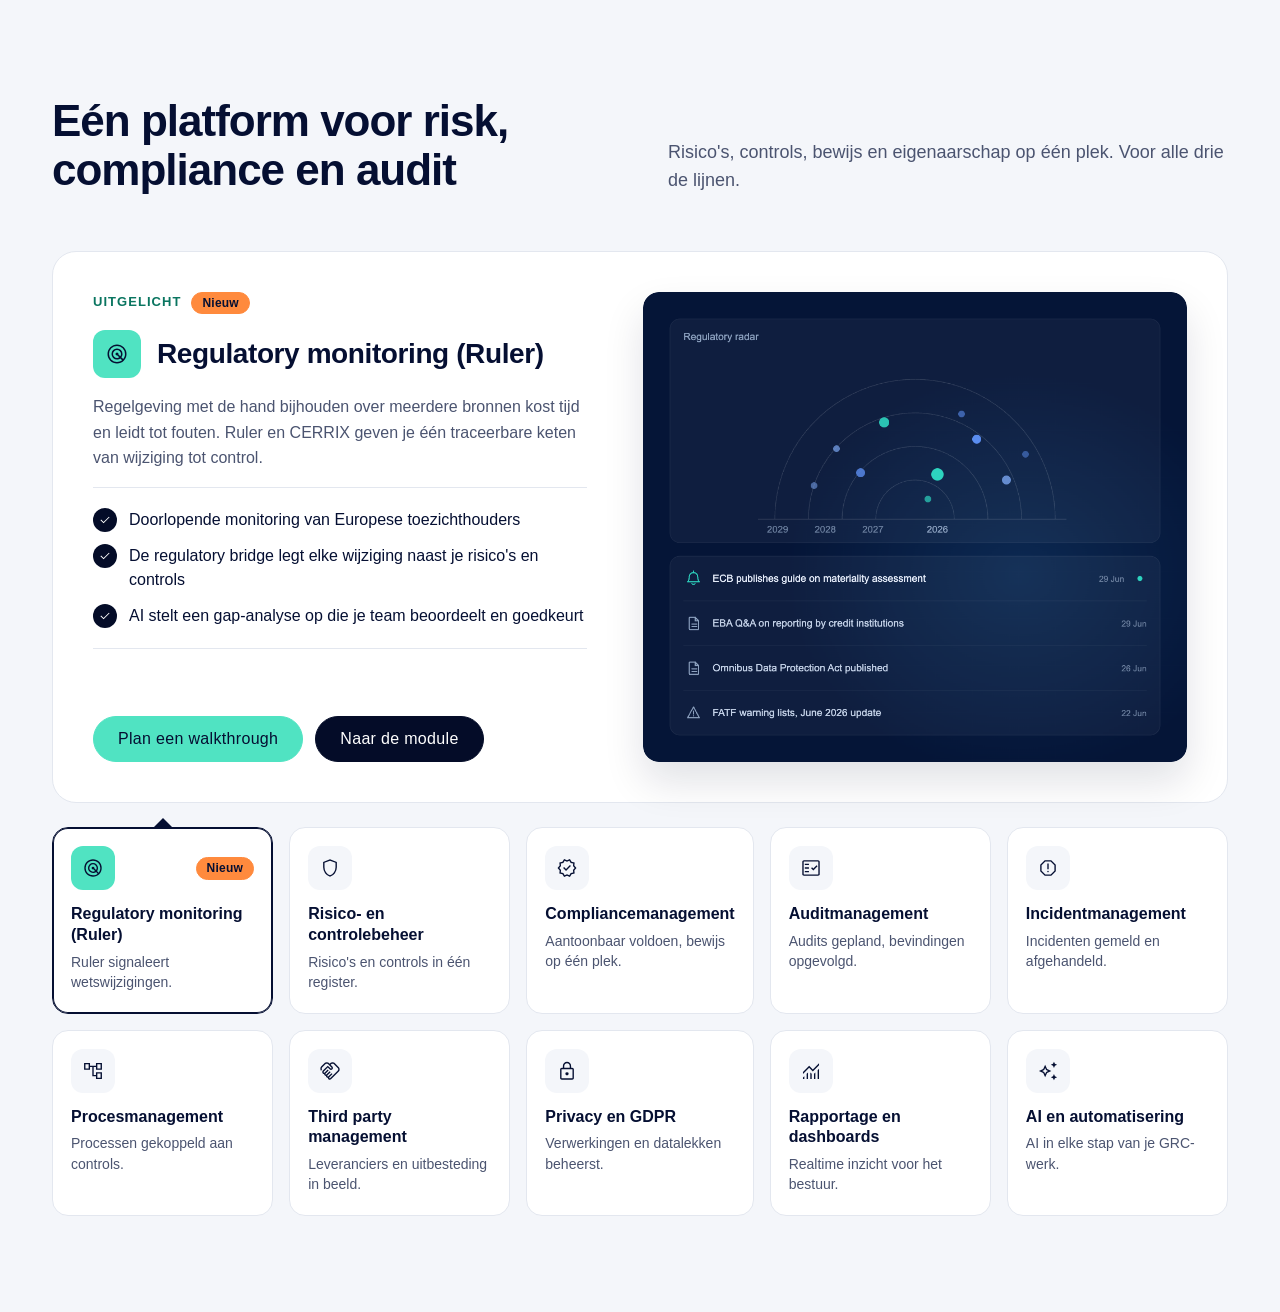
==== experiment-modulegrid.html @ 2931abff "Prototype: bewegende logostrip, grotere 'Human in the loop', experiment modulegrid als tabs - Logost" ====
<!doctype html>
<html lang="nl">
<head>
<meta charset="utf-8">
<meta name="viewport" content="width=device-width, initial-scale=1">
<title>Experiment modulegrid · klikbaar</title>
<link rel="preconnect" href="https://fonts.googleapis.com">
<link rel="preconnect" href="https://fonts.gstatic.com" crossorigin>
<link rel="stylesheet" href="wireframe.css">
<link rel="stylesheet" href="cerrix.css">
<link rel="stylesheet" href="home.css">
<link rel="stylesheet" href="live.css">
<link rel="stylesheet" href="design.css">
<link rel="stylesheet" href="x-modgrid.css">
</head>
<body class="ds"><div class="wf-frame xm-frame" data-frame="Experiment modulegrid · klikbaar">
<section class="hp-sec hp-s4 xm" data-live data-name="Experiment modulegrid · Regulatory monitoring (Ruler)"><div class="wf-container">
  <div class="wf-section-head"><h2 class="wf-h2">Eén platform voor risk, compliance en audit</h2><p class="wf-lead">Risico's, controls, bewijs en eigenaarschap op één plek. Voor alle drie de lijnen.</p></div>
  <div class="hp-mg-feature xm-panel" data-mod="Regulatory monitoring (Ruler)"><div class="hp-mg-copy"><div class="hp-mg-top"><div class="hp-mg-label"><p class="wf-eyebrow">Uitgelicht</p><em class=cx-tag>Nieuw</em></div>
    <div class="px-title"><span class="ds-tile"><svg class="cx-ic" fill="currentColor" data-icon="radar" xmlns="http://www.w3.org/2000/svg" height="24" viewBox="0 -960 960 960" width="24"><path d="M331.86-129.92q-69.37-29.92-120.68-81.21-51.31-51.29-81.25-120.63Q100-401.1 100-479.93q0-78.84 29.92-148.21t81.21-120.68q51.29-51.31 120.63-81.25Q401.1-860 479.93-860q78.84 0 148.21 29.92t120.68 81.21q51.31 51.29 81.25 120.63Q860-558.9 860-480.07q0 78.84-29.92 148.21t-81.21 120.68q-51.29 51.31-120.63 81.25Q558.9-100 480.07-100q-78.84 0-148.21-29.92ZM480-160q58.5 0 110.21-19.42 51.71-19.43 93.48-54.12l-70.84-70.85q-27.47 21-61.48 32.7Q517.36-260 480-260q-91.67 0-155.83-64.14Q260-388.28 260-479.91q0-91.63 64.14-155.86Q388.28-700 479.91-700q91.63 0 155.86 64.17Q700-571.67 700-480q0 37.46-12 71.68-12 34.22-33 61.78l70.85 70.85q34.69-41.77 54.42-93.69Q800-421.31 800-480q0-134-93-227t-227-93q-134 0-227 93t-93 227q0 134 93 227t227 93Zm0-160q24.55 0 47.43-7.23t42.03-20.54L495-422.23q-3.73 1.48-7.46 1.86-3.73.37-7.46.37-24.62 0-42.35-17.73T420-480q0-24.54 17.73-42.27Q455.46-540 480-540q24.54 0 42.27 17.73Q540-504.54 540-480.08q0 4.45-.37 8.53-.38 4.07-1.86 7.78l73.84 73.85q13.31-19.16 20.85-41.87Q640-454.51 640-480q0-66-47-113t-113-47q-66 0-113 47t-47 113q0 66 47 113t113 47Z"/></svg></span><h3>Regulatory monitoring (Ruler)</h3></div><p class="hp-mod-desc">Regelgeving met de hand bijhouden over meerdere bronnen kost tijd en leidt tot fouten. Ruler en CERRIX geven je één traceerbare keten van wijziging tot control.</p><ul class="hp-usps"><li><span class="ds-check"><svg class="cx-ic" fill="currentColor" data-icon="check" xmlns="http://www.w3.org/2000/svg" height="18" viewBox="0 -960 960 960" width="18"><path d="M382-253.85 168.62-467.23 211.38-510 382-339.38 748.62-706l42.76 42.77L382-253.85Z"/></svg></span><span>Doorlopende monitoring van Europese toezichthouders</span></li><li><span class="ds-check"><svg class="cx-ic" fill="currentColor" data-icon="check" xmlns="http://www.w3.org/2000/svg" height="18" viewBox="0 -960 960 960" width="18"><path d="M382-253.85 168.62-467.23 211.38-510 382-339.38 748.62-706l42.76 42.77L382-253.85Z"/></svg></span><span>De regulatory bridge legt elke wijziging naast je risico's en controls</span></li><li><span class="ds-check"><svg class="cx-ic" fill="currentColor" data-icon="check" xmlns="http://www.w3.org/2000/svg" height="18" viewBox="0 -960 960 960" width="18"><path d="M382-253.85 168.62-467.23 211.38-510 382-339.38 748.62-706l42.76 42.77L382-253.85Z"/></svg></span><span>AI stelt een gap-analyse op die je team beoordeelt en goedkeurt</span></li></ul></div>
    <div class="wf-row px-actions"><a class="wf-btn" href="#">Plan een walkthrough</a><a class="wf-btn wf-btn--secondary" href="#">Naar de module</a></div></div>
    <div class="hp-mg-img"><img class="ds-shot" src="assets/prod-ruler.png" alt=""></div></div><div class="hp-mg-feature xm-panel" data-mod="Risico- en controlebeheer" hidden><div class="hp-mg-copy"><div class="hp-mg-top"><div class="hp-mg-label"><p class="wf-eyebrow">Module</p></div>
    <div class="px-title"><span class="ds-tile"><svg class="cx-ic" fill="currentColor" data-icon="shield" xmlns="http://www.w3.org/2000/svg" height="24" viewBox="0 -960 960 960" width="24"><path d="M480-100.77q-129.77-35.39-214.88-152.77Q180-370.92 180-516v-230.15l300-112.31 300 112.31V-516q0 145.08-85.12 262.46Q609.77-136.16 480-100.77Zm0-63.23q104-33 172-132t68-220v-189l-240-89.62L240-705v189q0 121 68 220t172 132Zm0-315.62Z"/></svg></span><h3>Risico- en controlebeheer</h3></div><p class="hp-mod-desc">Breng risico's en controls samen in één register. Zo zie je altijd waar je staat, zonder losse spreadsheets bij te houden.</p><ul class="hp-usps"><li><span class="ds-check"><svg class="cx-ic" fill="currentColor" data-icon="check" xmlns="http://www.w3.org/2000/svg" height="18" viewBox="0 -960 960 960" width="18"><path d="M382-253.85 168.62-467.23 211.38-510 382-339.38 748.62-706l42.76 42.77L382-253.85Z"/></svg></span><span>Eén risicoregister voor alle drie de lijnen</span></li><li><span class="ds-check"><svg class="cx-ic" fill="currentColor" data-icon="check" xmlns="http://www.w3.org/2000/svg" height="18" viewBox="0 -960 960 960" width="18"><path d="M382-253.85 168.62-467.23 211.38-510 382-339.38 748.62-706l42.76 42.77L382-253.85Z"/></svg></span><span>Controls direct gekoppeld aan risico's en bewijs</span></li><li><span class="ds-check"><svg class="cx-ic" fill="currentColor" data-icon="check" xmlns="http://www.w3.org/2000/svg" height="18" viewBox="0 -960 960 960" width="18"><path d="M382-253.85 168.62-467.23 211.38-510 382-339.38 748.62-706l42.76 42.77L382-253.85Z"/></svg></span><span>Actuele risicoscores, klaar voor het bestuur</span></li></ul></div>
    <div class="wf-row px-actions"><a class="wf-btn" href="#">Plan een walkthrough</a><a class="wf-btn wf-btn--secondary" href="#">Naar de module</a></div></div>
    <div class="hp-mg-img"><img class="ds-shot" src="assets/prod-risk.png" alt=""></div></div><div class="hp-mg-feature xm-panel" data-mod="Compliancemanagement" hidden><div class="hp-mg-copy"><div class="hp-mg-top"><div class="hp-mg-label"><p class="wf-eyebrow">Module</p></div>
    <div class="px-title"><span class="ds-tile"><svg class="cx-ic" fill="currentColor" data-icon="verified" xmlns="http://www.w3.org/2000/svg" height="24" viewBox="0 -960 960 960" width="24"><path d="m352.46-85.39-71.38-120.3-135.54-29.7 13.23-139.53L66.93-480l91.84-105.08-13.23-139.53 135.54-29.7 71.38-120.3L480-820.46l127.54-54.15 71.38 120.3 135.54 29.7-13.23 139.53L893.07-480l-91.84 105.08 13.23 139.53-135.54 29.7-71.38 120.3L480-139.54 352.46-85.39ZM378-162l102-43.23L583.23-162 640-258l110-25.23L740-396l74-84-74-85.23L750-678l-110-24-58-96-102 43.23L376.77-798 320-702l-110 24 10 112.77L146-480l74 84-10 114 110 24 58 96Zm102-318Zm-42 128.15L650.15-564 608-607.38l-170 170-86-84.77L309.85-480 438-351.85Z"/></svg></span><h3>Compliancemanagement</h3></div><p class="hp-mod-desc">Wet- en regelgeving vertaald naar normen en controls in één omgeving. Zo laat je op elk moment zien dat je voldoet, met het bewijs erbij.</p><ul class="hp-usps"><li><span class="ds-check"><svg class="cx-ic" fill="currentColor" data-icon="check" xmlns="http://www.w3.org/2000/svg" height="18" viewBox="0 -960 960 960" width="18"><path d="M382-253.85 168.62-467.23 211.38-510 382-339.38 748.62-706l42.76 42.77L382-253.85Z"/></svg></span><span>Normenkaders als DORA, NIS2 en ISO 27001 vooraf ingericht</span></li><li><span class="ds-check"><svg class="cx-ic" fill="currentColor" data-icon="check" xmlns="http://www.w3.org/2000/svg" height="18" viewBox="0 -960 960 960" width="18"><path d="M382-253.85 168.62-467.23 211.38-510 382-339.38 748.62-706l42.76 42.77L382-253.85Z"/></svg></span><span>Bewijs hangt direct aan de control waar het bij hoort</span></li><li><span class="ds-check"><svg class="cx-ic" fill="currentColor" data-icon="check" xmlns="http://www.w3.org/2000/svg" height="18" viewBox="0 -960 960 960" width="18"><path d="M382-253.85 168.62-467.23 211.38-510 382-339.38 748.62-706l42.76 42.77L382-253.85Z"/></svg></span><span>Altijd een actueel beeld van je compliancestatus</span></li></ul></div>
    <div class="wf-row px-actions"><a class="wf-btn" href="#">Plan een walkthrough</a><a class="wf-btn wf-btn--secondary" href="#">Naar de module</a></div></div>
    <div class="hp-mg-img"><img class="ds-shot" src="assets/prod-compliance.png" alt=""></div></div><div class="hp-mg-feature xm-panel" data-mod="Auditmanagement" hidden><div class="hp-mg-copy"><div class="hp-mg-top"><div class="hp-mg-label"><p class="wf-eyebrow">Module</p></div>
    <div class="px-title"><span class="ds-tile"><svg class="cx-ic" fill="currentColor" data-icon="fact_check" xmlns="http://www.w3.org/2000/svg" height="24" viewBox="0 -960 960 960" width="24"><path d="M172.31-140Q142-140 121-161q-21-21-21-51.31v-535.38Q100-778 121-799q21-21 51.31-21h615.38Q818-820 839-799q21 21 21 51.31v535.38Q860-182 839-161q-21 21-51.31 21H172.31Zm0-60h615.38q4.62 0 8.46-3.85 3.85-3.84 3.85-8.46v-535.38q0-4.62-3.85-8.46-3.84-3.85-8.46-3.85H172.31q-4.62 0-8.46 3.85-3.85 3.84-3.85 8.46v535.38q0 4.62 3.85 8.46 3.84 3.85 8.46 3.85ZM210-290h180v-60H210v60Zm372-84.23L765.77-558 723-600.77l-141 142-57-57L483.23-473 582-374.23ZM210-450h180v-60H210v60Zm0-160h180v-60H210v60Zm-50 410v-560 560Z"/></svg></span><h3>Auditmanagement</h3></div><p class="hp-mod-desc">Plan audits, leg bevindingen vast en volg verbeteracties op tot ze zijn afgerond. De tweede en derde lijn werken in dezelfde data.</p><ul class="hp-usps"><li><span class="ds-check"><svg class="cx-ic" fill="currentColor" data-icon="check" xmlns="http://www.w3.org/2000/svg" height="18" viewBox="0 -960 960 960" width="18"><path d="M382-253.85 168.62-467.23 211.38-510 382-339.38 748.62-706l42.76 42.77L382-253.85Z"/></svg></span><span>Auditplanning en werkprogramma's op één plek</span></li><li><span class="ds-check"><svg class="cx-ic" fill="currentColor" data-icon="check" xmlns="http://www.w3.org/2000/svg" height="18" viewBox="0 -960 960 960" width="18"><path d="M382-253.85 168.62-467.23 211.38-510 382-339.38 748.62-706l42.76 42.77L382-253.85Z"/></svg></span><span>Bevindingen gekoppeld aan risico's en controls</span></li><li><span class="ds-check"><svg class="cx-ic" fill="currentColor" data-icon="check" xmlns="http://www.w3.org/2000/svg" height="18" viewBox="0 -960 960 960" width="18"><path d="M382-253.85 168.62-467.23 211.38-510 382-339.38 748.62-706l42.76 42.77L382-253.85Z"/></svg></span><span>Verbeteracties met eigenaar, deadline en status</span></li></ul></div>
    <div class="wf-row px-actions"><a class="wf-btn" href="#">Plan een walkthrough</a><a class="wf-btn wf-btn--secondary" href="#">Naar de module</a></div></div>
    <div class="hp-mg-img"><img class="ds-shot" src="assets/prod-audit.png" alt=""></div></div><div class="hp-mg-feature xm-panel" data-mod="Incidentmanagement" hidden><div class="hp-mg-copy"><div class="hp-mg-top"><div class="hp-mg-label"><p class="wf-eyebrow">Module</p></div>
    <div class="px-title"><span class="ds-tile"><svg class="cx-ic" fill="currentColor" data-icon="report" xmlns="http://www.w3.org/2000/svg" height="24" viewBox="0 -960 960 960" width="24"><path d="M480-291.54q13.73 0 23.02-9.38 9.29-9.39 9.29-22.93 0-13.53-9.29-22.92-9.29-9.38-23.02-9.38t-23.02 9.38q-9.29 9.39-9.29 22.92 0 13.54 9.29 22.93 9.29 9.38 23.02 9.38Zm-30-139.23h60v-241.54h-60v241.54ZM338.46-140 140-338.28v-283.26L338.28-820h283.26L820-621.72v283.26L621.72-140H338.46ZM364-200h232l164-164v-232L596-760H364L200-596v232l164 164Zm116-280Z"/></svg></span><h3>Incidentmanagement</h3></div><p class="hp-mod-desc">Meld, classificeer en handel incidenten af volgens vaste stappen. Ernstige incidenten meld je op tijd aan de toezichthouder.</p><ul class="hp-usps"><li><span class="ds-check"><svg class="cx-ic" fill="currentColor" data-icon="check" xmlns="http://www.w3.org/2000/svg" height="18" viewBox="0 -960 960 960" width="18"><path d="M382-253.85 168.62-467.23 211.38-510 382-339.38 748.62-706l42.76 42.77L382-253.85Z"/></svg></span><span>Meldformulier voor de hele organisatie</span></li><li><span class="ds-check"><svg class="cx-ic" fill="currentColor" data-icon="check" xmlns="http://www.w3.org/2000/svg" height="18" viewBox="0 -960 960 960" width="18"><path d="M382-253.85 168.62-467.23 211.38-510 382-339.38 748.62-706l42.76 42.77L382-253.85Z"/></svg></span><span>Classificatie en termijnen volgens DORA</span></li><li><span class="ds-check"><svg class="cx-ic" fill="currentColor" data-icon="check" xmlns="http://www.w3.org/2000/svg" height="18" viewBox="0 -960 960 960" width="18"><path d="M382-253.85 168.62-467.23 211.38-510 382-339.38 748.62-706l42.76 42.77L382-253.85Z"/></svg></span><span>Oorzaken en acties gekoppeld aan je risico's</span></li></ul></div>
    <div class="wf-row px-actions"><a class="wf-btn" href="#">Plan een walkthrough</a><a class="wf-btn wf-btn--secondary" href="#">Naar de module</a></div></div>
    <div class="hp-mg-img"><img class="ds-shot" src="assets/prod-incident.png" alt=""></div></div><div class="hp-mg-feature xm-panel" data-mod="Procesmanagement" hidden><div class="hp-mg-copy"><div class="hp-mg-top"><div class="hp-mg-label"><p class="wf-eyebrow">Module</p></div>
    <div class="px-title"><span class="ds-tile"><svg class="cx-ic" fill="currentColor" data-icon="account_tree" xmlns="http://www.w3.org/2000/svg" height="24" viewBox="0 -960 960 960" width="24"><path d="M610-130v-120H450v-400H350v120H90v-300h260v120h260v-120h260v300H610v-120H510v340h100v-120h260v300H610ZM150-770v180-180Zm520 400v180-180Zm0-400v180-180Zm0 180h140v-180H670v180Zm0 400h140v-180H670v180ZM150-590h140v-180H150v180Z"/></svg></span><h3>Procesmanagement</h3></div><p class="hp-mod-desc">Breng je processen in kaart en koppel ze aan risico's en controls. Zo zie je per proces waar je kwetsbaar bent en wie verantwoordelijk is.</p><ul class="hp-usps"><li><span class="ds-check"><svg class="cx-ic" fill="currentColor" data-icon="check" xmlns="http://www.w3.org/2000/svg" height="18" viewBox="0 -960 960 960" width="18"><path d="M382-253.85 168.62-467.23 211.38-510 382-339.38 748.62-706l42.76 42.77L382-253.85Z"/></svg></span><span>Processen, eigenaren en stappen op één plek</span></li><li><span class="ds-check"><svg class="cx-ic" fill="currentColor" data-icon="check" xmlns="http://www.w3.org/2000/svg" height="18" viewBox="0 -960 960 960" width="18"><path d="M382-253.85 168.62-467.23 211.38-510 382-339.38 748.62-706l42.76 42.77L382-253.85Z"/></svg></span><span>Risico's en controls per processtap zichtbaar</span></li><li><span class="ds-check"><svg class="cx-ic" fill="currentColor" data-icon="check" xmlns="http://www.w3.org/2000/svg" height="18" viewBox="0 -960 960 960" width="18"><path d="M382-253.85 168.62-467.23 211.38-510 382-339.38 748.62-706l42.76 42.77L382-253.85Z"/></svg></span><span>Wijzigingen in processen direct doorgevoerd in je controls</span></li></ul></div>
    <div class="wf-row px-actions"><a class="wf-btn" href="#">Plan een walkthrough</a><a class="wf-btn wf-btn--secondary" href="#">Naar de module</a></div></div>
    <div class="hp-mg-img"><img class="ds-shot" src="assets/prod-process.png" alt=""></div></div><div class="hp-mg-feature xm-panel" data-mod="Third party management" hidden><div class="hp-mg-copy"><div class="hp-mg-top"><div class="hp-mg-label"><p class="wf-eyebrow">Module</p></div>
    <div class="px-title"><span class="ds-tile"><svg class="cx-ic" fill="currentColor" data-icon="handshake" xmlns="http://www.w3.org/2000/svg" height="24" viewBox="0 -960 960 960" width="24"><path d="M471.54-161.15q5.92 0 12.04-2.77 6.11-2.77 9.65-6.31l319.92-319.92q13.54-13.54 20.39-28.93 6.84-15.38 6.84-32.3 0-17.54-6.84-33.77-6.85-16.24-20.39-29.16l-160-160q-12.92-13.54-28-19.81-15.07-6.26-32.61-6.26-16.92 0-32.5 6.26-15.58 6.27-28.73 19.81l-22.93 22.93 74 74.61q13.46 12.85 19.89 29.31 6.42 16.46 6.42 34.15 0 36.62-24.46 61.08t-61.08 24.46q-17.69 0-34.27-5.85-16.57-5.84-29.42-18.69l-75.77-75.15-173.84 173.84q-4.54 4.54-6.81 10.16-2.27 5.61-2.27 11.54 0 11.07 7.54 18.92 7.54 7.85 18.61 7.85 5.93 0 12.04-2.77 6.12-2.77 9.66-6.31L380-545.61l42.15 42.15-130.77 131.38q-4.53 4.54-6.8 10.16-2.27 5.61-2.27 11.54 0 10.69 7.73 18.42 7.73 7.73 18.42 7.73 5.93 0 12.04-2.77 6.12-2.77 9.65-6.31l136-135.38 42.16 42.15-135.39 136q-4.15 3.54-6.61 9.65-2.46 6.12-2.46 12.04 0 10.7 7.73 18.43t18.42 7.73q5.92 0 11.54-2.27 5.61-2.27 10.15-6.81l136-135.38L589.85-345l-136 136q-4.54 4.54-6.81 10.54-2.27 6-2.27 11.54 0 11.07 8.23 18.42 8.23 7.35 18.54 7.35Zm-.62 59.99q-33.92 0-59.15-23.53-25.23-23.54-26.38-58.62-34-2.31-56.81-24.15-22.81-21.85-24.73-57.39-35.54-2.3-57.46-24.84-21.93-22.54-23.47-56.7-35.69-2.3-58.92-25.88-23.23-23.58-23.23-59.65 0-17.69 6.73-34.66 6.73-16.96 19.58-29.8l216.61-216 117.16 117.15q3.53 4.15 9.26 6.62 5.74 2.46 12.43 2.46 10.92 0 18.84-7.23 7.93-7.23 7.93-18.93 0-6.69-2.46-12.42-2.47-5.73-6.62-9.27L399.92-774.31q-12.92-13.54-28.19-19.81-15.27-6.26-32.81-6.26-16.92 0-32.11 6.26-15.2 6.27-28.73 19.81l-131.39 132q-10.92 10.92-17.88 25.81-6.96 14.88-8.19 30.35-1.24 12.77 1.15 25.27 2.38 12.5 8.38 23.5L86-493.23Q72.46-512.77 65.62-537q-6.85-24.23-5.62-49.15 1.23-27.62 12.46-53.35t31.46-45.96l131-131q22.47-21.85 48.89-32.88 26.42-11.04 55.5-11.04 29.07 0 55.3 11.04 26.24 11.03 48.08 32.88l22.93 22.92 22.92-22.92q22.46-21.85 48.69-32.88 26.23-11.04 55.31-11.04 29.08 0 55.5 11.04 26.42 11.03 48.27 32.88l159 159q21.84 21.85 33.46 49.73 11.61 27.88 11.61 56.96 0 29.08-11.61 55.31-11.62 26.23-33.46 48.07L535.38-128.08q-13.23 13.23-29.8 20.08-16.58 6.84-34.66 6.84Zm-113.61-532.3Z"/></svg></span><h3>Third party management</h3></div><p class="hp-mod-desc">Houd grip op leveranciers en uitbesteding, van selectie tot exit. Het register van informatie vul je bij terwijl je werkt.</p><ul class="hp-usps"><li><span class="ds-check"><svg class="cx-ic" fill="currentColor" data-icon="check" xmlns="http://www.w3.org/2000/svg" height="18" viewBox="0 -960 960 960" width="18"><path d="M382-253.85 168.62-467.23 211.38-510 382-339.38 748.62-706l42.76 42.77L382-253.85Z"/></svg></span><span>Leveranciers beoordelen met vaste vragenlijsten</span></li><li><span class="ds-check"><svg class="cx-ic" fill="currentColor" data-icon="check" xmlns="http://www.w3.org/2000/svg" height="18" viewBox="0 -960 960 960" width="18"><path d="M382-253.85 168.62-467.23 211.38-510 382-339.38 748.62-706l42.76 42.77L382-253.85Z"/></svg></span><span>Register van informatie klaar voor DORA</span></li><li><span class="ds-check"><svg class="cx-ic" fill="currentColor" data-icon="check" xmlns="http://www.w3.org/2000/svg" height="18" viewBox="0 -960 960 960" width="18"><path d="M382-253.85 168.62-467.23 211.38-510 382-339.38 748.62-706l42.76 42.77L382-253.85Z"/></svg></span><span>Contracten, risico's en exitplannen per leverancier</span></li></ul></div>
    <div class="wf-row px-actions"><a class="wf-btn" href="#">Plan een walkthrough</a><a class="wf-btn wf-btn--secondary" href="#">Naar de module</a></div></div>
    <div class="hp-mg-img"><img class="ds-shot" src="assets/prod-thirdparty.png" alt=""></div></div><div class="hp-mg-feature xm-panel" data-mod="Privacy en GDPR" hidden><div class="hp-mg-copy"><div class="hp-mg-top"><div class="hp-mg-label"><p class="wf-eyebrow">Module</p></div>
    <div class="px-title"><span class="ds-tile"><svg class="cx-ic" fill="currentColor" data-icon="lock" xmlns="http://www.w3.org/2000/svg" height="24" viewBox="0 -960 960 960" width="24"><path d="M252.31-100q-29.92 0-51.12-21.19Q180-142.39 180-172.31v-375.38q0-29.92 21.19-51.12Q222.39-620 252.31-620H300v-80q0-74.92 52.54-127.46Q405.08-880 480-880q74.92 0 127.46 52.54Q660-774.92 660-700v80h47.69q29.92 0 51.12 21.19Q780-577.61 780-547.69v375.38q0 29.92-21.19 51.12Q737.61-100 707.69-100H252.31Zm0-60h455.38q5.39 0 8.85-3.46t3.46-8.85v-375.38q0-5.39-3.46-8.85t-8.85-3.46H252.31q-5.39 0-8.85 3.46t-3.46 8.85v375.38q0 5.39 3.46 8.85t8.85 3.46Zm277.27-150.42Q550-330.85 550-360t-20.42-49.58Q509.15-430 480-430t-49.58 20.42Q410-389.15 410-360t20.42 49.58Q450.85-290 480-290t49.58-20.42ZM360-620h240v-80q0-50-35-85t-85-35q-50 0-85 35t-35 85v80ZM240-160v-400 400Z"/></svg></span><h3>Privacy en GDPR</h3></div><p class="hp-mod-desc">Leg verwerkingen vast, beoordeel risico's met een DPIA en handel datalekken af binnen de wettelijke termijn.</p><ul class="hp-usps"><li><span class="ds-check"><svg class="cx-ic" fill="currentColor" data-icon="check" xmlns="http://www.w3.org/2000/svg" height="18" viewBox="0 -960 960 960" width="18"><path d="M382-253.85 168.62-467.23 211.38-510 382-339.38 748.62-706l42.76 42.77L382-253.85Z"/></svg></span><span>Verwerkingsregister dat actueel blijft</span></li><li><span class="ds-check"><svg class="cx-ic" fill="currentColor" data-icon="check" xmlns="http://www.w3.org/2000/svg" height="18" viewBox="0 -960 960 960" width="18"><path d="M382-253.85 168.62-467.23 211.38-510 382-339.38 748.62-706l42.76 42.77L382-253.85Z"/></svg></span><span>DPIA's met vaste stappen en goedkeuring</span></li><li><span class="ds-check"><svg class="cx-ic" fill="currentColor" data-icon="check" xmlns="http://www.w3.org/2000/svg" height="18" viewBox="0 -960 960 960" width="18"><path d="M382-253.85 168.62-467.23 211.38-510 382-339.38 748.62-706l42.76 42.77L382-253.85Z"/></svg></span><span>Datalekken gemeld en gedocumenteerd binnen 72 uur</span></li></ul></div>
    <div class="wf-row px-actions"><a class="wf-btn" href="#">Plan een walkthrough</a><a class="wf-btn wf-btn--secondary" href="#">Naar de module</a></div></div>
    <div class="hp-mg-img"><img class="ds-shot" src="assets/prod-compliance.png" alt=""></div></div><div class="hp-mg-feature xm-panel" data-mod="Rapportage en dashboards" hidden><div class="hp-mg-copy"><div class="hp-mg-top"><div class="hp-mg-label"><p class="wf-eyebrow">Module</p></div>
    <div class="px-title"><span class="ds-tile"><svg class="cx-ic" fill="currentColor" data-icon="monitoring" xmlns="http://www.w3.org/2000/svg" height="24" viewBox="0 -960 960 960" width="24"><path d="M130-130v-65.77l60-60V-130h-60Zm160 0v-225.77l60-60V-130h-60Zm160 0v-285.77l60 61V-130h-60Zm160 0v-224.77l60-60V-130h-60Zm160 0v-385.77l60-60V-130h-60ZM130-351.23v-84.54l270-270 160 160 270-270v84.54l-270 270-160-160-270 270Z"/></svg></span><h3>Rapportage en dashboards</h3></div><p class="hp-mod-desc">Realtime inzicht in risico's, controls en acties, van werkvloer tot bestuur. Rapportages maak je in minuten in plaats van dagen.</p><ul class="hp-usps"><li><span class="ds-check"><svg class="cx-ic" fill="currentColor" data-icon="check" xmlns="http://www.w3.org/2000/svg" height="18" viewBox="0 -960 960 960" width="18"><path d="M382-253.85 168.62-467.23 211.38-510 382-339.38 748.62-706l42.76 42.77L382-253.85Z"/></svg></span><span>Dashboards per rol: bestuur, risk, compliance en audit</span></li><li><span class="ds-check"><svg class="cx-ic" fill="currentColor" data-icon="check" xmlns="http://www.w3.org/2000/svg" height="18" viewBox="0 -960 960 960" width="18"><path d="M382-253.85 168.62-467.23 211.38-510 382-339.38 748.62-706l42.76 42.77L382-253.85Z"/></svg></span><span>Kwartaalrapportage met één klik</span></li><li><span class="ds-check"><svg class="cx-ic" fill="currentColor" data-icon="check" xmlns="http://www.w3.org/2000/svg" height="18" viewBox="0 -960 960 960" width="18"><path d="M382-253.85 168.62-467.23 211.38-510 382-339.38 748.62-706l42.76 42.77L382-253.85Z"/></svg></span><span>Altijd gebaseerd op de actuele data in CERRIX</span></li></ul></div>
    <div class="wf-row px-actions"><a class="wf-btn" href="#">Plan een walkthrough</a><a class="wf-btn wf-btn--secondary" href="#">Naar de module</a></div></div>
    <div class="hp-mg-img"><img class="ds-shot" src="assets/prod-reporting.png" alt=""></div></div><div class="hp-mg-feature xm-panel" data-mod="AI en automatisering" hidden><div class="hp-mg-copy"><div class="hp-mg-top"><div class="hp-mg-label"><p class="wf-eyebrow">Module</p></div>
    <div class="px-title"><span class="ds-tile"><svg class="cx-ic" fill="currentColor" data-icon="auto_awesome" xmlns="http://www.w3.org/2000/svg" height="24" viewBox="0 -960 960 960" width="24"><path d="M740-616.16 697.69-710l-93.84-42.31 93.84-42.3L740-888.46l42.31 93.85 93.84 42.3L782.31-710 740-616.16Zm0 544.62-42.31-93.85-93.84-42.3L697.69-250 740-343.84 782.31-250l93.84 42.31-93.84 42.3L740-71.54ZM355.38-208.47l-84.61-186.92L83.85-480l186.92-84.61 84.61-186.92L440-564.61 626.92-480 440-395.39l-84.62 186.92Zm0-145.53 40-86 86-40-86-40-40-86-40 86-86 40 86 40 40 86Zm0-126Z"/></svg></span><h3>AI en automatisering</h3></div><p class="hp-mod-desc">AI helpt bij het werk dat nu het meeste tijd kost: zoeken, samenvatten en terugkerende taken. Jij houdt de regie en keurt goed.</p><ul class="hp-usps"><li><span class="ds-check"><svg class="cx-ic" fill="currentColor" data-icon="check" xmlns="http://www.w3.org/2000/svg" height="18" viewBox="0 -960 960 960" width="18"><path d="M382-253.85 168.62-467.23 211.38-510 382-339.38 748.62-706l42.76 42.77L382-253.85Z"/></svg></span><span>Stel je risicodata een vraag in gewone taal</span></li><li><span class="ds-check"><svg class="cx-ic" fill="currentColor" data-icon="check" xmlns="http://www.w3.org/2000/svg" height="18" viewBox="0 -960 960 960" width="18"><path d="M382-253.85 168.62-467.23 211.38-510 382-339.38 748.62-706l42.76 42.77L382-253.85Z"/></svg></span><span>Samenvattingen voor bestuur en toezichthouder</span></li><li><span class="ds-check"><svg class="cx-ic" fill="currentColor" data-icon="check" xmlns="http://www.w3.org/2000/svg" height="18" viewBox="0 -960 960 960" width="18"><path d="M382-253.85 168.62-467.23 211.38-510 382-339.38 748.62-706l42.76 42.77L382-253.85Z"/></svg></span><span>Terugkerende controles en herinneringen automatisch</span></li></ul></div>
    <div class="wf-row px-actions"><a class="wf-btn" href="#">Plan een walkthrough</a><a class="wf-btn wf-btn--secondary" href="#">Naar de module</a></div></div>
    <div class="hp-mg-img"><img class="ds-shot" src="assets/prod-reporting.png" alt=""></div></div>
  <div class="xm-grid" role="tablist"><button type="button" class="xm-card is-selected" data-mod="Regulatory monitoring (Ruler)" role="tab" aria-selected="true"><svg class="xm-caret" width="20" height="10" viewBox="0 0 20 10" aria-hidden="true"><path d="M0 10 10 0l10 10z"/></svg><span class="xm-card-top"><span class="ds-tile"><svg class="cx-ic" fill="currentColor" data-icon="radar" xmlns="http://www.w3.org/2000/svg" height="22" viewBox="0 -960 960 960" width="22"><path d="M331.86-129.92q-69.37-29.92-120.68-81.21-51.31-51.29-81.25-120.63Q100-401.1 100-479.93q0-78.84 29.92-148.21t81.21-120.68q51.29-51.31 120.63-81.25Q401.1-860 479.93-860q78.84 0 148.21 29.92t120.68 81.21q51.31 51.29 81.25 120.63Q860-558.9 860-480.07q0 78.84-29.92 148.21t-81.21 120.68q-51.29 51.31-120.63 81.25Q558.9-100 480.07-100q-78.84 0-148.21-29.92ZM480-160q58.5 0 110.21-19.42 51.71-19.43 93.48-54.12l-70.84-70.85q-27.47 21-61.48 32.7Q517.36-260 480-260q-91.67 0-155.83-64.14Q260-388.28 260-479.91q0-91.63 64.14-155.86Q388.28-700 479.91-700q91.63 0 155.86 64.17Q700-571.67 700-480q0 37.46-12 71.68-12 34.22-33 61.78l70.85 70.85q34.69-41.77 54.42-93.69Q800-421.31 800-480q0-134-93-227t-227-93q-134 0-227 93t-93 227q0 134 93 227t227 93Zm0-160q24.55 0 47.43-7.23t42.03-20.54L495-422.23q-3.73 1.48-7.46 1.86-3.73.37-7.46.37-24.62 0-42.35-17.73T420-480q0-24.54 17.73-42.27Q455.46-540 480-540q24.54 0 42.27 17.73Q540-504.54 540-480.08q0 4.45-.37 8.53-.38 4.07-1.86 7.78l73.84 73.85q13.31-19.16 20.85-41.87Q640-454.51 640-480q0-66-47-113t-113-47q-66 0-113 47t-47 113q0 66 47 113t113 47Z"/></svg></span><em class="cx-tag">Nieuw</em></span><strong>Regulatory monitoring (Ruler)</strong><span>Ruler signaleert wetswijzigingen.</span></button><button type="button" class="xm-card" data-mod="Risico- en controlebeheer" role="tab" aria-selected="false"><svg class="xm-caret" width="20" height="10" viewBox="0 0 20 10" aria-hidden="true"><path d="M0 10 10 0l10 10z"/></svg><span class="xm-card-top"><span class="ds-tile"><svg class="cx-ic" fill="currentColor" data-icon="shield" xmlns="http://www.w3.org/2000/svg" height="22" viewBox="0 -960 960 960" width="22"><path d="M480-100.77q-129.77-35.39-214.88-152.77Q180-370.92 180-516v-230.15l300-112.31 300 112.31V-516q0 145.08-85.12 262.46Q609.77-136.16 480-100.77Zm0-63.23q104-33 172-132t68-220v-189l-240-89.62L240-705v189q0 121 68 220t172 132Zm0-315.62Z"/></svg></span></span><strong>Risico- en controlebeheer</strong><span>Risico's en controls in één register.</span></button><button type="button" class="xm-card" data-mod="Compliancemanagement" role="tab" aria-selected="false"><svg class="xm-caret" width="20" height="10" viewBox="0 0 20 10" aria-hidden="true"><path d="M0 10 10 0l10 10z"/></svg><span class="xm-card-top"><span class="ds-tile"><svg class="cx-ic" fill="currentColor" data-icon="verified" xmlns="http://www.w3.org/2000/svg" height="22" viewBox="0 -960 960 960" width="22"><path d="m352.46-85.39-71.38-120.3-135.54-29.7 13.23-139.53L66.93-480l91.84-105.08-13.23-139.53 135.54-29.7 71.38-120.3L480-820.46l127.54-54.15 71.38 120.3 135.54 29.7-13.23 139.53L893.07-480l-91.84 105.08 13.23 139.53-135.54 29.7-71.38 120.3L480-139.54 352.46-85.39ZM378-162l102-43.23L583.23-162 640-258l110-25.23L740-396l74-84-74-85.23L750-678l-110-24-58-96-102 43.23L376.77-798 320-702l-110 24 10 112.77L146-480l74 84-10 114 110 24 58 96Zm102-318Zm-42 128.15L650.15-564 608-607.38l-170 170-86-84.77L309.85-480 438-351.85Z"/></svg></span></span><strong>Compliancemanagement</strong><span>Aantoonbaar voldoen, bewijs op één plek.</span></button><button type="button" class="xm-card" data-mod="Auditmanagement" role="tab" aria-selected="false"><svg class="xm-caret" width="20" height="10" viewBox="0 0 20 10" aria-hidden="true"><path d="M0 10 10 0l10 10z"/></svg><span class="xm-card-top"><span class="ds-tile"><svg class="cx-ic" fill="currentColor" data-icon="fact_check" xmlns="http://www.w3.org/2000/svg" height="22" viewBox="0 -960 960 960" width="22"><path d="M172.31-140Q142-140 121-161q-21-21-21-51.31v-535.38Q100-778 121-799q21-21 51.31-21h615.38Q818-820 839-799q21 21 21 51.31v535.38Q860-182 839-161q-21 21-51.31 21H172.31Zm0-60h615.38q4.62 0 8.46-3.85 3.85-3.84 3.85-8.46v-535.38q0-4.62-3.85-8.46-3.84-3.85-8.46-3.85H172.31q-4.62 0-8.46 3.85-3.85 3.84-3.85 8.46v535.38q0 4.62 3.85 8.46 3.84 3.85 8.46 3.85ZM210-290h180v-60H210v60Zm372-84.23L765.77-558 723-600.77l-141 142-57-57L483.23-473 582-374.23ZM210-450h180v-60H210v60Zm0-160h180v-60H210v60Zm-50 410v-560 560Z"/></svg></span></span><strong>Auditmanagement</strong><span>Audits gepland, bevindingen opgevolgd.</span></button><button type="button" class="xm-card" data-mod="Incidentmanagement" role="tab" aria-selected="false"><svg class="xm-caret" width="20" height="10" viewBox="0 0 20 10" aria-hidden="true"><path d="M0 10 10 0l10 10z"/></svg><span class="xm-card-top"><span class="ds-tile"><svg class="cx-ic" fill="currentColor" data-icon="report" xmlns="http://www.w3.org/2000/svg" height="22" viewBox="0 -960 960 960" width="22"><path d="M480-291.54q13.73 0 23.02-9.38 9.29-9.39 9.29-22.93 0-13.53-9.29-22.92-9.29-9.38-23.02-9.38t-23.02 9.38q-9.29 9.39-9.29 22.92 0 13.54 9.29 22.93 9.29 9.38 23.02 9.38Zm-30-139.23h60v-241.54h-60v241.54ZM338.46-140 140-338.28v-283.26L338.28-820h283.26L820-621.72v283.26L621.72-140H338.46ZM364-200h232l164-164v-232L596-760H364L200-596v232l164 164Zm116-280Z"/></svg></span></span><strong>Incidentmanagement</strong><span>Incidenten gemeld en afgehandeld.</span></button><button type="button" class="xm-card" data-mod="Procesmanagement" role="tab" aria-selected="false"><svg class="xm-caret" width="20" height="10" viewBox="0 0 20 10" aria-hidden="true"><path d="M0 10 10 0l10 10z"/></svg><span class="xm-card-top"><span class="ds-tile"><svg class="cx-ic" fill="currentColor" data-icon="account_tree" xmlns="http://www.w3.org/2000/svg" height="22" viewBox="0 -960 960 960" width="22"><path d="M610-130v-120H450v-400H350v120H90v-300h260v120h260v-120h260v300H610v-120H510v340h100v-120h260v300H610ZM150-770v180-180Zm520 400v180-180Zm0-400v180-180Zm0 180h140v-180H670v180Zm0 400h140v-180H670v180ZM150-590h140v-180H150v180Z"/></svg></span></span><strong>Procesmanagement</strong><span>Processen gekoppeld aan controls.</span></button><button type="button" class="xm-card" data-mod="Third party management" role="tab" aria-selected="false"><svg class="xm-caret" width="20" height="10" viewBox="0 0 20 10" aria-hidden="true"><path d="M0 10 10 0l10 10z"/></svg><span class="xm-card-top"><span class="ds-tile"><svg class="cx-ic" fill="currentColor" data-icon="handshake" xmlns="http://www.w3.org/2000/svg" height="22" viewBox="0 -960 960 960" width="22"><path d="M471.54-161.15q5.92 0 12.04-2.77 6.11-2.77 9.65-6.31l319.92-319.92q13.54-13.54 20.39-28.93 6.84-15.38 6.84-32.3 0-17.54-6.84-33.77-6.85-16.24-20.39-29.16l-160-160q-12.92-13.54-28-19.81-15.07-6.26-32.61-6.26-16.92 0-32.5 6.26-15.58 6.27-28.73 19.81l-22.93 22.93 74 74.61q13.46 12.85 19.89 29.31 6.42 16.46 6.42 34.15 0 36.62-24.46 61.08t-61.08 24.46q-17.69 0-34.27-5.85-16.57-5.84-29.42-18.69l-75.77-75.15-173.84 173.84q-4.54 4.54-6.81 10.16-2.27 5.61-2.27 11.54 0 11.07 7.54 18.92 7.54 7.85 18.61 7.85 5.93 0 12.04-2.77 6.12-2.77 9.66-6.31L380-545.61l42.15 42.15-130.77 131.38q-4.53 4.54-6.8 10.16-2.27 5.61-2.27 11.54 0 10.69 7.73 18.42 7.73 7.73 18.42 7.73 5.93 0 12.04-2.77 6.12-2.77 9.65-6.31l136-135.38 42.16 42.15-135.39 136q-4.15 3.54-6.61 9.65-2.46 6.12-2.46 12.04 0 10.7 7.73 18.43t18.42 7.73q5.92 0 11.54-2.27 5.61-2.27 10.15-6.81l136-135.38L589.85-345l-136 136q-4.54 4.54-6.81 10.54-2.27 6-2.27 11.54 0 11.07 8.23 18.42 8.23 7.35 18.54 7.35Zm-.62 59.99q-33.92 0-59.15-23.53-25.23-23.54-26.38-58.62-34-2.31-56.81-24.15-22.81-21.85-24.73-57.39-35.54-2.3-57.46-24.84-21.93-22.54-23.47-56.7-35.69-2.3-58.92-25.88-23.23-23.58-23.23-59.65 0-17.69 6.73-34.66 6.73-16.96 19.58-29.8l216.61-216 117.16 117.15q3.53 4.15 9.26 6.62 5.74 2.46 12.43 2.46 10.92 0 18.84-7.23 7.93-7.23 7.93-18.93 0-6.69-2.46-12.42-2.47-5.73-6.62-9.27L399.92-774.31q-12.92-13.54-28.19-19.81-15.27-6.26-32.81-6.26-16.92 0-32.11 6.26-15.2 6.27-28.73 19.81l-131.39 132q-10.92 10.92-17.88 25.81-6.96 14.88-8.19 30.35-1.24 12.77 1.15 25.27 2.38 12.5 8.38 23.5L86-493.23Q72.46-512.77 65.62-537q-6.85-24.23-5.62-49.15 1.23-27.62 12.46-53.35t31.46-45.96l131-131q22.47-21.85 48.89-32.88 26.42-11.04 55.5-11.04 29.07 0 55.3 11.04 26.24 11.03 48.08 32.88l22.93 22.92 22.92-22.92q22.46-21.85 48.69-32.88 26.23-11.04 55.31-11.04 29.08 0 55.5 11.04 26.42 11.03 48.27 32.88l159 159q21.84 21.85 33.46 49.73 11.61 27.88 11.61 56.96 0 29.08-11.61 55.31-11.62 26.23-33.46 48.07L535.38-128.08q-13.23 13.23-29.8 20.08-16.58 6.84-34.66 6.84Zm-113.61-532.3Z"/></svg></span></span><strong>Third party management</strong><span>Leveranciers en uitbesteding in beeld.</span></button><button type="button" class="xm-card" data-mod="Privacy en GDPR" role="tab" aria-selected="false"><svg class="xm-caret" width="20" height="10" viewBox="0 0 20 10" aria-hidden="true"><path d="M0 10 10 0l10 10z"/></svg><span class="xm-card-top"><span class="ds-tile"><svg class="cx-ic" fill="currentColor" data-icon="lock" xmlns="http://www.w3.org/2000/svg" height="22" viewBox="0 -960 960 960" width="22"><path d="M252.31-100q-29.92 0-51.12-21.19Q180-142.39 180-172.31v-375.38q0-29.92 21.19-51.12Q222.39-620 252.31-620H300v-80q0-74.92 52.54-127.46Q405.08-880 480-880q74.92 0 127.46 52.54Q660-774.92 660-700v80h47.69q29.92 0 51.12 21.19Q780-577.61 780-547.69v375.38q0 29.92-21.19 51.12Q737.61-100 707.69-100H252.31Zm0-60h455.38q5.39 0 8.85-3.46t3.46-8.85v-375.38q0-5.39-3.46-8.85t-8.85-3.46H252.31q-5.39 0-8.85 3.46t-3.46 8.85v375.38q0 5.39 3.46 8.85t8.85 3.46Zm277.27-150.42Q550-330.85 550-360t-20.42-49.58Q509.15-430 480-430t-49.58 20.42Q410-389.15 410-360t20.42 49.58Q450.85-290 480-290t49.58-20.42ZM360-620h240v-80q0-50-35-85t-85-35q-50 0-85 35t-35 85v80ZM240-160v-400 400Z"/></svg></span></span><strong>Privacy en GDPR</strong><span>Verwerkingen en datalekken beheerst.</span></button><button type="button" class="xm-card" data-mod="Rapportage en dashboards" role="tab" aria-selected="false"><svg class="xm-caret" width="20" height="10" viewBox="0 0 20 10" aria-hidden="true"><path d="M0 10 10 0l10 10z"/></svg><span class="xm-card-top"><span class="ds-tile"><svg class="cx-ic" fill="currentColor" data-icon="monitoring" xmlns="http://www.w3.org/2000/svg" height="22" viewBox="0 -960 960 960" width="22"><path d="M130-130v-65.77l60-60V-130h-60Zm160 0v-225.77l60-60V-130h-60Zm160 0v-285.77l60 61V-130h-60Zm160 0v-224.77l60-60V-130h-60Zm160 0v-385.77l60-60V-130h-60ZM130-351.23v-84.54l270-270 160 160 270-270v84.54l-270 270-160-160-270 270Z"/></svg></span></span><strong>Rapportage en dashboards</strong><span>Realtime inzicht voor het bestuur.</span></button><button type="button" class="xm-card" data-mod="AI en automatisering" role="tab" aria-selected="false"><svg class="xm-caret" width="20" height="10" viewBox="0 0 20 10" aria-hidden="true"><path d="M0 10 10 0l10 10z"/></svg><span class="xm-card-top"><span class="ds-tile"><svg class="cx-ic" fill="currentColor" data-icon="auto_awesome" xmlns="http://www.w3.org/2000/svg" height="22" viewBox="0 -960 960 960" width="22"><path d="M740-616.16 697.69-710l-93.84-42.31 93.84-42.3L740-888.46l42.31 93.85 93.84 42.3L782.31-710 740-616.16Zm0 544.62-42.31-93.85-93.84-42.3L697.69-250 740-343.84 782.31-250l93.84 42.31-93.84 42.3L740-71.54ZM355.38-208.47l-84.61-186.92L83.85-480l186.92-84.61 84.61-186.92L440-564.61 626.92-480 440-395.39l-84.62 186.92Zm0-145.53 40-86 86-40-86-40-40-86-40 86-86 40 86 40 40 86Zm0-126Z"/></svg></span></span><strong>AI en automatisering</strong><span>AI in elke stap van je GRC-werk.</span></button></div>
</div></section>
</div><script>
document.querySelectorAll('.xm[data-live]').forEach(s => {
  const cards = [...s.querySelectorAll('.xm-card')], panels = [...s.querySelectorAll('.xm-panel')];
  cards.forEach(c => c.addEventListener('click', () => {
    cards.forEach(k => { k.classList.toggle('is-selected', k === c); k.setAttribute('aria-selected', k === c); });
    panels.forEach(p => { p.hidden = p.dataset.mod !== c.dataset.mod; });
  }));
});
</script>
</body></html>
---- wireframe.css ----
/* Cut the Code wireframe kit
   Stijl afgeleid van UTS Bags — Wireframes 2 (Figma VN0gx9ITJqX84iD94qOVSg, node 16154:129).
   Alleen basispatronen; klantspecifieke vondsten horen hier niet in.
   Iconen: Material Symbols Outlined (Google Fonts), zie .wf-icon.
   Eén bron voor HTML, Claude-artifacts en (via capture) Figma.
   Desktop-ontwerp op 1440 breed; zakt netjes in tot telefoonbreedte. */

:root {
  color-scheme: light;

  /* Kleur: warme grijswaarden, geen merkkleuren */
  --wf-page:        #faf9f8; /* paginagrond, inputvelden */
  --wf-card:        #ffffff; /* kaarten die van de grond loskomen */
  --wf-surface:     #f2f0ee; /* panelen, topbalk, beeldvlakken */
  --wf-surface-2:   #e7e4e1; /* avatars, diepere vlakken */
  --wf-line:        #d6d3d1; /* randen, scheidingslijnen */
  --wf-line-strong: #a8a29e; /* secundaire knoppen, actieve randen */
  --wf-muted:       #8a827c; /* labels, meta, placeholdertekst */
  --wf-text-2:      #57534e; /* lead en bodytekst op tweede niveau */
  --wf-ink:         #1c1917; /* koppen, body, primaire knop */
  --wf-on-ink:      #faf9f8;

  /* Functionele uitzondering: ALLEEN voor validatie en systeemmeldingen, nooit decoratief */
  --wf-error:       #b42318;
  --wf-success:     #2f6b3f;

  /* Type: DM Sans, één familie */
  --wf-font: "DM Sans", ui-sans-serif, system-ui, sans-serif;
  --wf-icons: "Material Symbols Outlined";

  /* Maat */
  --wf-frame: 1440px;
  --wf-container: 1240px;
  --wf-gutter: 32px;
  --wf-section: 96px;
  --wf-radius: 3px;
  --wf-radius-pill: 999px;
}

*, *::before, *::after { box-sizing: border-box; }
html, body { margin: 0; }
body {
  background: var(--wf-page);
  color: var(--wf-ink);
  font-family: var(--wf-font);
  font-size: 14px;
  line-height: 1.6;
  font-optical-sizing: auto;
  -webkit-font-smoothing: antialiased;
}
img { display: block; max-width: 100%; }
a { color: inherit; }
p { margin: 0; }
h1, h2, h3, h4 { margin: 0; font-weight: 600; }

/* ---------- Iconen (Material Symbols Outlined) ----------
   <span class="wf-icon">search</span> — de naam van het icoon is de tekst.
   Namen: https://fonts.google.com/icons */
.wf-icon, .wf-icon-before::before, .wf-icon-after::after {
  font-family: var(--wf-icons);
  font-weight: 300; font-style: normal; font-size: 20px; line-height: 1;
  letter-spacing: normal; text-transform: none; white-space: nowrap; direction: ltr;
  display: inline-block; vertical-align: middle;
  font-feature-settings: "liga"; -webkit-font-feature-settings: "liga";
  font-variation-settings: "FILL" 0, "wght" 300, "GRAD" 0, "opsz" 20;
  -webkit-font-smoothing: antialiased;
}
.wf-icon--sm { font-size: 16px; }
.wf-icon--lg { font-size: 28px; }
.wf-icon--fill { font-variation-settings: "FILL" 1, "wght" 300, "GRAD" 0, "opsz" 20; }

/* ---------- Type ---------- */
.wf-h1, .wf-h2, .wf-h3, .wf-h4 { font-weight: 600; }
.wf-h1   { font-size: 46px; line-height: 1.15; letter-spacing: -0.01em; }
.wf-h2   { font-size: 28px; line-height: 1.15; letter-spacing: -0.01em; }
.wf-h3   { font-size: 22px; line-height: 1.15; letter-spacing: -0.01em; }
.wf-h4   { font-size: 17px; line-height: 1.15; letter-spacing: -0.01em; }
.wf-lead { font-size: 17px; line-height: 1.55; color: var(--wf-text-2); }
.wf-body { font-size: 14px; line-height: 1.6; }
.wf-small{ font-size: 13px; line-height: 1.6; color: var(--wf-muted); letter-spacing: 0.02em; }
.wf-caption { font-size: 12px; line-height: 1.6; color: var(--wf-text-2); }
.wf-eyebrow {
  font-size: 11px; line-height: 1.6; font-weight: 500;
  text-transform: uppercase; letter-spacing: 0.14em; color: var(--wf-muted);
}
.wf-link { font-size: 13px; color: var(--wf-text-2); text-decoration: underline; text-underline-offset: 3px; }
.wf-arrow-link { display: inline-flex; align-items: center; gap: 4px; font-size: 13px; font-weight: 500; text-decoration: none; }
.wf-arrow-link::after { content: "arrow_forward"; font-family: var(--wf-icons); font-size: 16px; font-weight: 300; font-feature-settings: "liga"; line-height: 1; }
.wf-breadcrumb { display: flex; flex-wrap: wrap; gap: 6px; font-size: 12px; color: var(--wf-muted); }
.wf-breadcrumb a { text-decoration: none; }
.wf-breadcrumb > * + *::before { content: "/"; margin-right: 6px; }

/* ---------- Layout ---------- */
.wf-frame   { max-width: var(--wf-frame); margin: 0 auto; background: var(--wf-page); }
.wf-container { max-width: var(--wf-container); margin: 0 auto; padding: 0 var(--wf-gutter); }
.wf-section { padding: var(--wf-section) 0; }
.wf-section--tight { padding: 48px 0; }
.wf-section--surface { background: var(--wf-surface); }
.wf-section-head {
  display: grid; grid-template-columns: 1fr 1fr; gap: 32px;
  align-items: end; margin-bottom: 32px;
}
.wf-section-head--bar { display: flex; justify-content: space-between; align-items: end; gap: 24px; margin-bottom: 24px; }
.wf-split  { display: grid; grid-template-columns: 1fr 1fr; gap: 48px; align-items: center; }
.wf-grid-2 { display: grid; grid-template-columns: repeat(2, 1fr); gap: 32px; }
.wf-grid-3 { display: grid; grid-template-columns: repeat(3, 1fr); gap: 32px; }
.wf-grid-4 { display: grid; grid-template-columns: repeat(4, 1fr); gap: 24px; }
.wf-stack  { display: flex; flex-direction: column; gap: 16px; }
.wf-row    { display: flex; flex-wrap: wrap; align-items: center; gap: 12px; }

/* ---------- Beeldvlak ----------
   Altijd met een label dat zegt WAT er komt: "Foto — teamlid, herkenbaar en benaderbaar". */
.wf-img {
  position: relative; display: grid; place-items: center;
  background: var(--wf-surface); border: 1px solid var(--wf-line);
  min-height: 120px; aspect-ratio: var(--ratio, 4 / 3);
  color: var(--wf-muted); font-size: 13px; letter-spacing: 0.02em; text-align: center;
  padding: 8px;
}
.wf-img--video::before { content: "play_circle"; font-family: var(--wf-icons); font-size: 48px; font-weight: 300; font-feature-settings: "liga"; line-height: 1; color: var(--wf-text-2); display: block; }
.wf-img-tag { /* wit labeltje linksonder op een beeldvlak: "Katoen", "Nieuw" */
  position: absolute; left: 10px; bottom: 10px;
  background: var(--wf-card); color: var(--wf-ink); font-size: 11px; padding: 2px 7px; border-radius: 2px;
}
.wf-logo { /* logoplaatsing in een rij: "Logo — meubelzaak" */
  display: grid; place-items: center; height: 56px; padding: 0 16px;
  border: 1px solid var(--wf-line); color: var(--wf-muted); font-size: 11px; text-align: center;
}
.wf-avatar { width: 40px; height: 40px; border-radius: 50%; background: var(--wf-surface-2); border: 1px solid var(--wf-line-strong); flex: none; }

/* ---------- Knoppen ---------- */
.wf-btn {
  display: inline-flex; align-items: center; justify-content: center; gap: 8px;
  height: 44px; padding: 0 22px; border-radius: var(--wf-radius);
  font: 500 14px/1 var(--wf-font); text-decoration: none; cursor: pointer;
  border: 1px solid var(--wf-ink); background: var(--wf-ink); color: var(--wf-on-ink);
}
.wf-btn--secondary { background: transparent; color: var(--wf-ink); border-color: var(--wf-line-strong); }
.wf-btn--sm { height: 36px; padding: 0 14px; font-size: 13px; }
.wf-btn--block { width: 100%; }
.wf-icon-btn {
  position: relative; display: inline-grid; place-items: center; width: 36px; height: 36px; padding: 0;
  border: 1px solid var(--wf-line); border-radius: var(--wf-radius); background: transparent; color: var(--wf-ink); cursor: pointer;
}
.wf-icon-btn--plain { border-color: transparent; }
.wf-icon-btn:disabled { color: var(--wf-line-strong); cursor: default; }
.wf-badge {
  position: absolute; top: -6px; right: -6px; min-width: 17px; height: 17px; padding: 0 4px;
  border-radius: var(--wf-radius-pill); background: var(--wf-ink); color: var(--wf-on-ink);
  font-size: 10px; font-weight: 600; display: grid; place-items: center;
}

/* ---------- Header ---------- */
.wf-topbar { background: var(--wf-surface); border-bottom: 1px solid var(--wf-line); font-size: 12px; color: var(--wf-text-2); }
.wf-topbar .wf-container { display: flex; justify-content: space-between; align-items: center; min-height: 34px; gap: 24px; }
.wf-topbar ul { display: flex; gap: 40px; list-style: none; margin: 0; padding: 0; }
.wf-topbar li { display: flex; align-items: center; gap: 6px; }
.wf-topbar li::before { content: "check"; font-family: var(--wf-icons); font-size: 16px; font-feature-settings: "liga"; color: var(--wf-ink); line-height: 1; }
.wf-lang { display: flex; gap: 12px; }
.wf-lang [aria-current] { color: var(--wf-ink); font-weight: 600; border-bottom: 1px solid var(--wf-ink); }

.wf-header { background: var(--wf-page); border-bottom: 1px solid var(--wf-line); }
.wf-header .wf-container { display: flex; align-items: center; gap: 28px; min-height: 64px; }
.wf-wordmark { font-weight: 600; font-size: 17px; text-decoration: none; }
.wf-nav { display: flex; gap: 28px; font-size: 14px; }
.wf-nav a { display: inline-flex; align-items: center; gap: 2px; text-decoration: none; }
.wf-nav .has-sub::after { content: "expand_more"; font-family: var(--wf-icons); font-size: 18px; font-weight: 300; font-feature-settings: "liga"; color: var(--wf-text-2); line-height: 1; }
.wf-header-actions { margin-left: auto; display: flex; align-items: center; gap: 12px; font-size: 14px; }
.wf-header-actions .wf-phone { display: inline-flex; align-items: center; gap: 6px; }

.wf-megamenu { background: var(--wf-page); border-bottom: 1px solid var(--wf-line); box-shadow: 0 12px 24px rgb(28 25 23 / 0.08); padding: 40px 0; }
.wf-megamenu .wf-container { display: grid; grid-template-columns: repeat(var(--cols, 4), 1fr); gap: 28px; }
.wf-megamenu ul { list-style: none; margin: 12px 0 0; padding: 0 0 12px; border-bottom: 1px solid var(--wf-line); display: grid; gap: 10px; }
.wf-megamenu a { text-decoration: none; }
.wf-megamenu .wf-all { display: block; margin-top: 12px; font-size: 13px; color: var(--wf-muted); }

/* ---------- Hero ----------
   Basisvarianten. Kies op inhoud; een bijzondere hero is een ontwerpbeslissing, geen wireframe-standaard. */
.wf-hero { padding: 80px 0; }
.wf-hero .wf-split { gap: 64px; }
.wf-hero--surface { background: var(--wf-surface); border-bottom: 1px solid var(--wf-line); }
.wf-hero--surface .wf-img { background: var(--wf-surface-2); }
.wf-hero--center { text-align: center; }
.wf-hero--center .wf-hero-copy { max-width: 780px; margin: 0 auto; align-items: center; }
.wf-hero--center .wf-img { margin-top: 56px; --ratio: 21 / 9; }
.wf-hero--page { padding: 56px 0 48px; }
.wf-hero-copy { display: flex; flex-direction: column; gap: 20px; }
.wf-hero--page .wf-hero-copy { max-width: 780px; }

/* ---------- Panelen en kaarten ---------- */
.wf-panel { background: var(--wf-surface); border: 1px solid var(--wf-line); border-radius: var(--wf-radius); padding: 28px; }
.wf-panel--lg { padding: 48px; }
.wf-card { background: var(--wf-card); border: 1px solid var(--wf-line); border-radius: var(--wf-radius); display: flex; flex-direction: column; text-decoration: none; }
.wf-card .wf-img { border: 0; border-bottom: 1px solid var(--wf-line); }
.wf-card-body { padding: 16px; display: flex; flex-direction: column; gap: 12px; flex: 1; }
.wf-card-foot { margin-top: auto; padding-top: 12px; border-top: 1px solid var(--wf-line); display: flex; justify-content: space-between; align-items: center; }
.wf-person { display: flex; gap: 12px; align-items: center; font-size: 12px; }
.wf-person strong { display: block; font-size: 12px; font-weight: 600; }
.wf-feature { display: flex; flex-direction: column; gap: 10px; }
.wf-feature > .wf-icon { font-size: 28px; color: var(--wf-ink); }

/* Productkaart: beeld zonder kader eromheen, titel + kenmerk eronder */
.wf-product { display: flex; flex-direction: column; gap: 8px; text-decoration: none; }
.wf-product .wf-img { --ratio: 1 / 1; }

/* ---------- Lijsten ---------- */
.wf-checklist { list-style: none; margin: 0; padding: 0; display: grid; gap: 10px; font-size: 13px; }
.wf-checklist li { display: grid; grid-template-columns: 18px 1fr; gap: 8px; align-items: start; }
.wf-checklist li::before {
  content: "check"; font-family: var(--wf-icons); font-feature-settings: "liga"; font-size: 12px; line-height: 1;
  display: grid; place-items: center; width: 16px; height: 16px; margin-top: 2px; border-radius: 50%; background: var(--wf-surface-2);
}
.wf-checklist--solid li::before { background: var(--wf-ink); color: var(--wf-on-ink); }

.wf-specs { display: grid; margin: 0; font-size: 13px; }
.wf-specs > div { display: flex; justify-content: space-between; padding: 8px 0; border-bottom: 1px solid var(--wf-line); }
.wf-specs dt { color: var(--wf-muted); }
.wf-specs dd { margin: 0; font-weight: 500; }

/* Accordion, optioneel genummerd */
.wf-accordion { border-top: 1px solid var(--wf-line); }
.wf-accordion details { border-bottom: 1px solid var(--wf-line); }
.wf-accordion summary {
  list-style: none; cursor: pointer; display: grid; grid-template-columns: 1fr 20px; gap: 12px; align-items: center;
  padding: 12px 0; font-size: 13px;
}
.wf-accordion--numbered summary { grid-template-columns: 32px 1fr 20px; gap: 0; }
.wf-accordion summary::-webkit-details-marker { display: none; }
.wf-accordion summary::after { content: "expand_more"; font-family: var(--wf-icons); font-size: 20px; font-weight: 300; font-feature-settings: "liga"; line-height: 1; color: var(--wf-text-2); }
.wf-accordion details[open] summary::after { content: "expand_less"; }
.wf-accordion .wf-num { color: var(--wf-muted); font-size: 11px; }
.wf-accordion .wf-answer { padding: 0 0 16px; color: var(--wf-text-2); font-size: 13px; }
.wf-accordion--numbered .wf-answer { padding-left: 32px; }

/* Tabs / filterpillen */
.wf-pills { display: flex; flex-wrap: wrap; gap: 8px; }
.wf-pill { height: 32px; padding: 0 14px; border: 1px solid var(--wf-line); border-radius: var(--wf-radius-pill); background: transparent; font: 400 12px/30px var(--wf-font); color: var(--wf-ink); cursor: pointer; }
.wf-pill[aria-selected="true"], .wf-pill.is-active { background: var(--wf-ink); border-color: var(--wf-ink); color: var(--wf-on-ink); }

/* Slider: rij kaarten die rechts doorloopt, met pijlen (geen scrollbalk) */
.wf-slider-nav { display: flex; align-items: center; gap: 8px; }
.wf-slider-nav .wf-link { margin-right: 8px; }
.wf-slider { display: grid; grid-auto-flow: column; grid-auto-columns: var(--item, 270px); gap: 16px; overflow-x: auto; scroll-snap-type: x mandatory; scroll-behavior: smooth; scrollbar-width: none; }
.wf-slider > * { scroll-snap-align: start; }
.wf-slider::-webkit-scrollbar { display: none; }

/* ---------- Formulieren ---------- */
.wf-form { display: grid; gap: 12px; }
.wf-form .wf-row-2 { display: grid; grid-template-columns: 1fr 1fr; gap: 12px; }
.wf-input, .wf-select, .wf-textarea {
  width: 100%; height: 44px; padding: 0 14px; border: 1px solid var(--wf-line); border-radius: var(--wf-radius);
  background: var(--wf-page); font: 400 13px var(--wf-font); color: var(--wf-ink);
}
.wf-input::placeholder, .wf-textarea::placeholder { color: var(--wf-muted); }
.wf-textarea { height: 96px; padding: 12px 14px; resize: vertical; }
.wf-search { position: relative; }
.wf-search .wf-icon { position: absolute; left: 12px; top: 50%; transform: translateY(-50%); color: var(--wf-muted); }
.wf-search .wf-input { padding-left: 40px; }
.wf-check { display: flex; gap: 8px; align-items: center; font-size: 11px; color: var(--wf-text-2); }
.wf-steps { display: grid; grid-template-columns: repeat(var(--steps, 2), 1fr); gap: 8px; margin-bottom: 4px; }
.wf-step { display: flex; align-items: center; gap: 8px; height: 36px; padding: 0 10px; border: 1px solid var(--wf-line); border-radius: var(--wf-radius); font-size: 12px; color: var(--wf-muted); }
.wf-step b { display: grid; place-items: center; width: 18px; height: 18px; border: 1px solid currentColor; border-radius: 50%; font-size: 10px; font-weight: 400; }
.wf-step.is-active { border-color: var(--wf-ink); color: var(--wf-ink); font-weight: 500; }

/* ---------- Footer ---------- */
.wf-usps { border-top: 1px solid var(--wf-line); padding: 32px 0; }
.wf-usps .wf-container { display: grid; grid-template-columns: repeat(4, 1fr); gap: 24px; font-size: 12px; color: var(--wf-text-2); }
.wf-usps strong { display: flex; align-items: center; gap: 6px; color: var(--wf-ink); font-size: 13px; }
.wf-footer { border-top: 1px solid var(--wf-line); padding: 48px 0 24px; font-size: 13px; }
.wf-footer-cols { display: grid; grid-template-columns: 1.4fr 1fr 1fr 1fr; gap: 32px; }
.wf-footer ul { list-style: none; margin: 12px 0 0; padding: 0; display: grid; gap: 6px; }
.wf-footer a { text-decoration: none; }
.wf-legal { display: flex; justify-content: space-between; gap: 24px; margin-top: 48px; padding-top: 16px; border-top: 1px solid var(--wf-line); font-size: 11px; color: var(--wf-muted); }
.wf-legal nav { display: flex; gap: 24px; }

/* ---------- Annotaties (niet-ontwerp) ----------
   Notities voor de klant staan BUITEN het ontwerp: boven een sectie, of als gele sticky. */
.wf-note { max-width: var(--wf-container); margin: 0 auto 8px; padding: 0 var(--wf-gutter); font-size: 11px; color: var(--wf-muted); }
.wf-note b { color: var(--wf-text-2); font-weight: 600; }
.wf-sticky { background: #fef3a3; color: #3f3a1a; padding: 16px; width: 240px; font-size: 13px; line-height: 1.5; box-shadow: 0 2px 6px rgb(0 0 0 / 0.12); }
.wf-overlay { position: relative; }
.wf-overlay::after { content: ""; position: absolute; inset: 0; background: rgb(28 25 23 / 0.45); pointer-events: none; }

/* =====================================================================
   Standaardpagina's: checkout, formulieren, zoeken, FAQ, blog, 404, juridisch
   Zie references/playbooks/ voor het waarom per patroon.
   ===================================================================== */

/* ---------- Velden met label, hulp en validatie ---------- */
.wf-field { display: grid; gap: 6px; }
.wf-label { font-size: 13px; font-weight: 500; color: var(--wf-ink); }
.wf-label .wf-optional { font-weight: 400; color: var(--wf-muted); }
.wf-help { font-size: 12px; color: var(--wf-muted); }
.wf-field.is-error .wf-input, .wf-field.is-error .wf-select { border-color: var(--wf-error); }
.wf-field.is-error .wf-msg { display: flex; align-items: center; gap: 4px; font-size: 12px; color: var(--wf-error); }
.wf-field.is-error .wf-msg::before { content: "error"; font-family: var(--wf-icons); font-size: 16px; font-feature-settings: "liga"; line-height: 1; }
.wf-field.is-valid .wf-input { border-color: var(--wf-line-strong); padding-right: 40px; }
.wf-field.is-valid { position: relative; }
.wf-field.is-valid::after { content: "check"; position: absolute; right: 12px; bottom: 12px; font-family: var(--wf-icons); font-size: 20px; font-feature-settings: "liga"; line-height: 1; color: var(--wf-success); }
.wf-msg { display: none; }
.wf-fieldset { border: 0; margin: 0; padding: 0; display: grid; gap: 12px; }
.wf-fieldset legend { padding: 0; margin-bottom: 4px; }
.wf-form-actions { display: flex; justify-content: space-between; align-items: center; gap: 12px; margin-top: 8px; }
.wf-back { display: inline-flex; align-items: center; gap: 4px; font-size: 13px; color: var(--wf-text-2); text-decoration: none; }
.wf-back::before { content: "arrow_back"; font-family: var(--wf-icons); font-size: 16px; font-feature-settings: "liga"; line-height: 1; }
.wf-alert { display: flex; gap: 10px; align-items: start; padding: 12px 14px; border: 1px solid var(--wf-line); border-left: 3px solid var(--wf-ink); background: var(--wf-card); font-size: 13px; border-radius: var(--wf-radius); }
.wf-alert--error { border-left-color: var(--wf-error); }

/* Keuzekaart (radio/checkbox als kaart): verzendmethode, betaalmethode, keuze in formulierstap 1 */
.wf-choice { display: grid; gap: 8px; }
.wf-choice label {
  display: grid; grid-template-columns: 20px 1fr auto; gap: 12px; align-items: center;
  padding: 14px 16px; border: 1px solid var(--wf-line); border-radius: var(--wf-radius); background: var(--wf-card); cursor: pointer; font-size: 13px;
}
.wf-choice label:has(input:checked), .wf-choice label.is-active { border-color: var(--wf-ink); box-shadow: inset 0 0 0 1px var(--wf-ink); }
.wf-choice input { margin: 0; accent-color: var(--wf-ink); }
.wf-choice strong { display: block; font-weight: 500; }
.wf-choice--tiles { grid-template-columns: repeat(var(--cols, 3), 1fr); }
.wf-choice--tiles label { grid-template-columns: 1fr; justify-items: start; gap: 6px; padding: 18px; }
.wf-choice--tiles input { position: absolute; opacity: 0; }

/* ---------- Checkout ---------- */
.wf-header--minimal .wf-container { min-height: 64px; display: flex; align-items: center; gap: 24px; }
.wf-header--minimal .wf-secure { display: inline-flex; align-items: center; gap: 6px; font-size: 13px; color: var(--wf-text-2); }
.wf-checkout { display: grid; grid-template-columns: 1fr 400px; gap: 48px; align-items: start; padding: 40px 0 96px; }
.wf-checkout-main { display: grid; gap: 32px; min-width: 0; }
.wf-checkout-aside { position: sticky; top: 24px; display: grid; gap: 16px; }

.wf-progress-steps { display: flex; flex-wrap: wrap; align-items: center; gap: 8px; list-style: none; margin: 0; padding: 0; font-size: 13px; color: var(--wf-muted); }
.wf-progress-steps li { display: flex; align-items: center; gap: 8px; }
.wf-progress-steps li + li::before { content: ""; width: 32px; height: 1px; background: var(--wf-line); margin-right: 0; }
.wf-progress-steps b { display: grid; place-items: center; width: 22px; height: 22px; border-radius: 50%; border: 1px solid currentColor; font-size: 11px; font-weight: 500; }
.wf-progress-steps .is-done { color: var(--wf-text-2); }
.wf-progress-steps .is-done b { background: var(--wf-text-2); border-color: var(--wf-text-2); color: var(--wf-on-ink); font-size: 0; }
.wf-progress-steps .is-done b::before { content: "check"; font-family: var(--wf-icons); font-size: 14px; font-feature-settings: "liga"; }
.wf-progress-steps .is-current { color: var(--wf-ink); font-weight: 500; }
.wf-progress-steps .is-current b { background: var(--wf-ink); border-color: var(--wf-ink); color: var(--wf-on-ink); }

.wf-summary { background: var(--wf-surface); border: 1px solid var(--wf-line); border-radius: var(--wf-radius); padding: 24px; display: grid; gap: 16px; font-size: 13px; }
.wf-line-item { display: grid; grid-template-columns: 64px 1fr auto; gap: 12px; align-items: start; }
.wf-line-item .wf-img { min-height: 0; aspect-ratio: 1; padding: 2px; font-size: 10px; }
.wf-line-item .wf-qty-badge { font-size: 12px; color: var(--wf-muted); }
.wf-totals { display: grid; gap: 6px; padding-top: 12px; border-top: 1px solid var(--wf-line); }
.wf-totals > div { display: flex; justify-content: space-between; }
.wf-totals .wf-total { font-size: 17px; font-weight: 600; padding-top: 8px; border-top: 1px solid var(--wf-line); margin-top: 6px; }
.wf-totals .wf-total small { display: block; font-size: 11px; font-weight: 400; color: var(--wf-muted); }

.wf-cart-row { display: grid; grid-template-columns: 112px 1fr auto auto; gap: 20px; align-items: start; padding: 20px 0; border-bottom: 1px solid var(--wf-line); }
.wf-cart-row .wf-img { min-height: 0; aspect-ratio: 1; font-size: 11px; }
.wf-qty { display: inline-grid; grid-template-columns: 32px 40px 32px; height: 36px; border: 1px solid var(--wf-line); border-radius: var(--wf-radius); align-items: center; text-align: center; font-size: 13px; }
.wf-qty button { height: 100%; border: 0; background: transparent; font-family: var(--wf-icons); font-size: 18px; font-feature-settings: "liga"; cursor: pointer; }
.wf-trust { display: grid; gap: 8px; font-size: 12px; color: var(--wf-text-2); }
.wf-trust > div { display: flex; align-items: center; gap: 8px; }
.wf-paylogos { display: flex; flex-wrap: wrap; gap: 6px; }
.wf-paylogos span { display: grid; place-items: center; height: 24px; padding: 0 8px; border: 1px solid var(--wf-line); border-radius: 2px; background: var(--wf-card); font-size: 10px; color: var(--wf-muted); }
.wf-express { display: grid; grid-template-columns: repeat(var(--cols, 3), 1fr); gap: 8px; }
.wf-express span { display: grid; place-items: center; height: 44px; border-radius: var(--wf-radius); background: var(--wf-surface-2); font-size: 12px; color: var(--wf-text-2); }
.wf-divider-text { display: flex; align-items: center; gap: 12px; font-size: 12px; color: var(--wf-muted); }
.wf-divider-text::before, .wf-divider-text::after { content: ""; flex: 1; height: 1px; background: var(--wf-line); }
.wf-review-block { display: grid; grid-template-columns: 1fr auto; gap: 4px 16px; padding: 14px 0; border-bottom: 1px solid var(--wf-line); font-size: 13px; }
.wf-review-block .wf-link { grid-row: 1 / span 2; grid-column: 2; align-self: start; }

/* ---------- Zijbalk-layouts (FAQ, juridisch, zoeken met filters) ---------- */
.wf-with-aside { display: grid; grid-template-columns: 260px 1fr; gap: 64px; align-items: start; }
.wf-with-aside > aside { position: sticky; top: 24px; }
.wf-toc { list-style: none; margin: 0; padding: 0; display: grid; gap: 2px; font-size: 13px; border-left: 1px solid var(--wf-line); }
.wf-toc a { display: block; padding: 6px 0 6px 14px; text-decoration: none; color: var(--wf-text-2); margin-left: -1px; border-left: 1px solid transparent; }
.wf-toc a[aria-current] { color: var(--wf-ink); font-weight: 500; border-left-color: var(--wf-ink); }

/* ---------- Lange tekst: blogartikel, juridisch ---------- */
.wf-prose { max-width: 680px; font-size: 16px; line-height: 1.7; color: var(--wf-ink); }
.wf-prose > * + * { margin-top: 20px; }
.wf-prose h2 { font-size: 24px; line-height: 1.2; letter-spacing: -0.01em; margin-top: 48px; }
.wf-prose h3 { font-size: 18px; line-height: 1.3; margin-top: 32px; }
.wf-prose ul, .wf-prose ol { padding-left: 20px; }
.wf-prose blockquote { margin: 32px 0; padding-left: 20px; border-left: 2px solid var(--wf-ink); font-size: 20px; line-height: 1.45; }
.wf-prose figure { margin: 32px 0; }
.wf-prose figcaption { margin-top: 8px; font-size: 12px; color: var(--wf-muted); }
.wf-prose .wf-inline-cta { margin: 40px 0; }
.wf-meta { display: flex; flex-wrap: wrap; align-items: center; gap: 8px 16px; font-size: 13px; color: var(--wf-muted); }
.wf-meta > span { display: inline-flex; align-items: center; gap: 4px; }
.wf-updated { font-size: 12px; color: var(--wf-muted); }

/* ---------- Tabs (onderstreept) en paginering ---------- */
.wf-tabs { display: flex; gap: 24px; border-bottom: 1px solid var(--wf-line); font-size: 14px; overflow-x: auto; }
.wf-tabs a { padding: 10px 0; text-decoration: none; color: var(--wf-text-2); border-bottom: 2px solid transparent; margin-bottom: -1px; white-space: nowrap; }
.wf-tabs a[aria-current] { color: var(--wf-ink); font-weight: 500; border-bottom-color: var(--wf-ink); }
.wf-tabs .wf-count { color: var(--wf-muted); font-weight: 400; }
.wf-pagination { display: flex; justify-content: center; align-items: center; gap: 6px; margin-top: 48px; font-size: 13px; }
.wf-pagination > a, .wf-pagination > span { display: grid; place-items: center; min-width: 36px; height: 36px; padding: 0 8px; border: 1px solid var(--wf-line); border-radius: var(--wf-radius); text-decoration: none; }
.wf-pagination [aria-current] { background: var(--wf-ink); border-color: var(--wf-ink); color: var(--wf-on-ink); }
.wf-pagination .wf-gap { border: 0; }

/* ---------- Zoeken ---------- */
.wf-search--lg .wf-input { height: 56px; font-size: 16px; padding-left: 48px; padding-right: 120px; }
.wf-search--lg > .wf-icon { left: 16px; font-size: 24px; }
.wf-search--lg .wf-btn { position: absolute; right: 6px; top: 6px; height: 44px; }
.wf-search-panel { background: var(--wf-page); border-bottom: 1px solid var(--wf-line); box-shadow: 0 12px 24px rgb(28 25 23 / 0.08); padding: 32px 0 40px; }
.wf-suggest { display: grid; grid-template-columns: 1fr 1fr 1fr; gap: 40px; margin-top: 24px; }
.wf-suggest ul { list-style: none; margin: 10px 0 0; padding: 0; display: grid; gap: 4px; font-size: 14px; }
.wf-suggest li a { display: flex; align-items: center; gap: 10px; padding: 6px 0; text-decoration: none; }
.wf-suggest li a.is-active { background: var(--wf-surface); margin: 0 -8px; padding: 6px 8px; }
.wf-suggest mark { background: none; color: inherit; font-weight: 600; }
.wf-suggest .wf-img { min-height: 0; width: 44px; aspect-ratio: 1; padding: 0; font-size: 0; flex: none; }
.wf-facets { display: grid; gap: 24px; font-size: 13px; }
.wf-facets fieldset { border: 0; margin: 0; padding: 0 0 20px; border-bottom: 1px solid var(--wf-line); display: grid; gap: 8px; }
.wf-facets legend { font-weight: 600; margin-bottom: 6px; padding: 0; }
.wf-facets label { display: flex; align-items: center; gap: 8px; }
.wf-facets label .wf-count { margin-left: auto; color: var(--wf-muted); }
.wf-chips { display: flex; flex-wrap: wrap; gap: 8px; align-items: center; }
.wf-chip { display: inline-flex; align-items: center; gap: 4px; height: 28px; padding: 0 6px 0 12px; border: 1px solid var(--wf-line-strong); border-radius: var(--wf-radius-pill); font-size: 12px; }
.wf-chip::after { content: "close"; font-family: var(--wf-icons); font-size: 16px; font-feature-settings: "liga"; line-height: 1; }
.wf-result { display: grid; gap: 4px; padding: 20px 0; border-bottom: 1px solid var(--wf-line); }
.wf-result mark { background: var(--wf-surface-2); color: inherit; }
.wf-result .wf-path { font-size: 12px; color: var(--wf-muted); }
.wf-toolbar { display: flex; justify-content: space-between; align-items: center; gap: 16px; margin-bottom: 16px; font-size: 13px; color: var(--wf-text-2); }
.wf-toolbar .wf-select { width: auto; height: 36px; }

/* ---------- Lege staten, 404, bevestiging ---------- */
.wf-empty { max-width: 640px; margin: 0 auto; text-align: center; display: grid; gap: 16px; justify-items: center; padding: 64px 0; }
.wf-empty > .wf-icon { font-size: 40px; color: var(--wf-text-2); }
.wf-empty .wf-search { width: 100%; text-align: left; }
.wf-linklist { list-style: none; margin: 0; padding: 0; display: grid; gap: 0; border-top: 1px solid var(--wf-line); }
.wf-linklist a { display: flex; justify-content: space-between; align-items: center; padding: 14px 0; border-bottom: 1px solid var(--wf-line); text-decoration: none; font-size: 14px; }
.wf-linklist a::after { content: "arrow_forward"; font-family: var(--wf-icons); font-size: 18px; font-feature-settings: "liga"; line-height: 1; color: var(--wf-text-2); }
.wf-confirm-icon { display: grid; place-items: center; width: 56px; height: 56px; border-radius: 50%; background: var(--wf-ink); color: var(--wf-on-ink); }
.wf-timeline { list-style: none; margin: 0; padding: 0; display: grid; gap: 0; counter-reset: s; }
.wf-timeline li { position: relative; padding: 0 0 20px 36px; font-size: 13px; color: var(--wf-text-2); counter-increment: s; }
.wf-timeline li::before { content: counter(s); position: absolute; left: 0; top: 0; display: grid; place-items: center; width: 22px; height: 22px; border-radius: 50%; border: 1px solid var(--wf-line-strong); font-size: 11px; color: var(--wf-ink); background: var(--wf-page); }
.wf-timeline li::after { content: ""; position: absolute; left: 11px; top: 24px; bottom: 2px; width: 1px; background: var(--wf-line); }
.wf-timeline li:last-child::after { display: none; }
.wf-timeline strong { display: block; color: var(--wf-ink); font-weight: 500; }

/* Contactkanalen */
.wf-channel { display: grid; gap: 8px; padding: 24px; border: 1px solid var(--wf-line); border-radius: var(--wf-radius); background: var(--wf-card); text-decoration: none; }
.wf-channel > .wf-icon { font-size: 28px; }
.wf-status { display: inline-flex; align-items: center; gap: 6px; font-size: 12px; color: var(--wf-text-2); }
.wf-status::before { content: ""; width: 8px; height: 8px; border-radius: 50%; background: var(--wf-success); }

/* ---------- Klein scherm ---------- */
@media (max-width: 900px) {
  .wf-split, .wf-section-head, .wf-grid-2, .wf-grid-3, .wf-checkout, .wf-with-aside, .wf-suggest { grid-template-columns: 1fr; }
  .wf-checkout-aside, .wf-with-aside > aside { position: static; }
  .wf-checkout-aside { order: -1; }
  .wf-choice--tiles { grid-template-columns: 1fr 1fr; }
  .wf-cart-row { grid-template-columns: 80px 1fr; }
  .wf-grid-4, .wf-usps .wf-container { grid-template-columns: 1fr 1fr; }
  .wf-footer-cols { grid-template-columns: 1fr 1fr; }
  .wf-megamenu .wf-container { grid-template-columns: 1fr 1fr; }
  .wf-nav, .wf-topbar ul li:nth-child(n+2) { display: none; }
  .wf-hero { padding: 48px 0; }
  .wf-h1 { font-size: 34px; }
  .wf-h2 { font-size: 24px; }
  .wf-section { padding: 64px 0; }
}
@media (max-width: 560px) {
  :root { --wf-gutter: 16px; }
  .wf-grid-4, .wf-usps .wf-container, .wf-footer-cols, .wf-form .wf-row-2 { grid-template-columns: 1fr; }
  .wf-header-actions .wf-hide-sm, .wf-header-actions.wf-hide-sm { display: none; }
  .wf-section-head--bar { flex-direction: column; align-items: start; }
  .wf-legal { flex-direction: column; }
  .wf-express, .wf-choice--tiles { grid-template-columns: 1fr; }
  .wf-progress-steps li + li::before { width: 12px; }
  .wf-cart-row { grid-template-columns: 64px 1fr; gap: 12px; }
  .wf-checkout { padding-top: 24px; }
}
---- cerrix.css ----
/* CERRIX-specifieke aanvullingen op de wireframe-kit. Alleen kit-tokens, geen merkkleuren. */

/* Frame: vaste hoogte voor menustaten */
.cx-frame { position: relative; height: 760px; overflow: hidden; }

/* Actief menu-item */
.cx-header { position: relative; z-index: 2; }
.wf-nav a.is-open { font-weight: 600; box-shadow: inset 0 -2px 0 var(--wf-ink); }
.wf-nav a { padding: 22px 0; }

/* Dropdown onder het menu-item, zoals op cerrix.com: een paneel, geen schermbrede balk */
.cx-dd-wrap { position: relative; height: 0; z-index: 3; }
.cx-dropdown {
  position: absolute; top: 8px; left: 32px;
  background: var(--wf-card); border: 1px solid var(--wf-line); border-radius: var(--wf-radius);
  box-shadow: 0 16px 32px rgb(28 25 23 / 0.10);
}
.cx-panel { display: grid; }
.cx-panel--1 { grid-template-columns: 320px; }
.cx-panel--2 { grid-template-columns: 300px 300px; }
.cx-panel--3 { grid-template-columns: 300px 200px 280px; }
.cx-panel--feat { grid-template-columns: 320px 300px; }
.cx-col { padding: 24px; display: flex; flex-direction: column; gap: 12px; }
.cx-col + .cx-col { border-left: 1px solid var(--wf-line); }
.cx-list { display: grid; gap: 4px; }

.cx-item { display: grid; grid-template-columns: 24px 1fr; gap: 12px; align-items: start; padding: 8px; margin: 0 -8px; border-radius: var(--wf-radius); text-decoration: none; }
.cx-item .wf-icon { margin-top: 1px; color: var(--wf-text-2); }
.cx-item strong { display: block; font-size: 14px; font-weight: 500; line-height: 1.4; }
.cx-item span span, .cx-item strong + span { display: block; font-size: 12px; line-height: 1.5; color: var(--wf-muted); }
.cx-item.is-active { background: var(--wf-surface); }
.cx-item.is-active .wf-icon { color: var(--wf-ink); }
.cx-tag { display: inline-block; margin-left: 6px; padding: 0 6px; border: 1px solid var(--wf-line-strong); border-radius: var(--wf-radius-pill); font-size: 10px; font-weight: 500; vertical-align: 1px; }

.cx-plain { display: block; padding: 5px 0; font-size: 14px; text-decoration: none; }
.cx-all { display: inline-flex; align-items: center; gap: 4px; margin-top: 8px; font-size: 13px; color: var(--wf-text-2); text-decoration: none; }

/* Uitgelicht item rechts in de dropdown, zoals de huidige site */
.cx-featured { padding: 24px; background: var(--wf-surface); border-left: 1px solid var(--wf-line); display: flex; flex-direction: column; gap: 12px; align-items: start; }
.cx-featured .wf-img { width: 100%; min-height: 0; background: var(--wf-surface-2); }
.cx-pill { font-size: 11px; font-weight: 500; padding: 2px 8px; border: 1px solid var(--wf-line-strong); border-radius: var(--wf-radius-pill); }
.cx-feat-title { font-size: 14px; font-weight: 500; line-height: 1.4; }

/* Pagina onder het menu iets terug laten treden */
.cx-under { opacity: 0.45; }

/* Iconen als inline SVG (Figma kent de ligatures van Material Symbols niet) */
.cx-ic { flex: none; display: inline-block; vertical-align: middle; }
.wf-nav .has-sub::after { content: none; }
.wf-nav a .cx-ic { color: var(--wf-text-2); margin-left: 2px; }
.wf-nav a.is-open .cx-ic { color: var(--wf-ink); }
.cx-item .cx-ic { margin-top: 1px; color: var(--wf-text-2); }
.cx-item.is-active .cx-ic { color: var(--wf-ink); }
.cx-link { display: inline-flex; align-items: center; gap: 4px; font-size: 13px; font-weight: 500; text-decoration: none; }
.cx-video { display: grid; justify-items: center; gap: 8px; color: var(--wf-muted); }
.cx-video .cx-ic { color: var(--wf-text-2); }

/* Scanbaarheid: elk item even hoog, één regel omschrijving, scheidingslijn ertussen.
   Rijen lopen zo gelijk over de kolommen heen. */
.cx-list { gap: 0; }
.cx-item { height: 60px; align-items: center; margin: 0 -8px; padding: 0 8px; border-radius: 0; border-bottom: 1px solid var(--wf-line); }
.cx-list > .cx-item:last-child { border-bottom: 0; }
.cx-item .cx-ic { margin-top: 0; }
.cx-item strong, .cx-item strong + span { white-space: nowrap; overflow: hidden; text-overflow: ellipsis; }
.cx-item--plain { grid-template-columns: 1fr; }
.cx-plain { height: 40px; display: flex; align-items: center; padding: 0; border-bottom: 1px solid var(--wf-line); }
.cx-list > .cx-plain:last-child { border-bottom: 0; }
.cx-col--span { grid-column: 1 / -1; border-left: 0 !important; border-top: 1px solid var(--wf-line); background: var(--wf-page); }
.cx-list--row { display: grid; grid-template-columns: 1fr 1fr; column-gap: 40px; }
.cx-list--row > .cx-item { border-bottom: 0; }

/* Uitlegkaart per richting */
.cx-intro { width: 720px; height: 760px; padding: 72px 64px; background: var(--wf-surface); display: flex; flex-direction: column; gap: 20px; }
.cx-intro .wf-h1 { margin-bottom: 4px; }
.cx-intro-menu { font-size: 14px; font-weight: 500; color: var(--wf-text-2); padding: 12px 16px; background: var(--wf-card); border: 1px solid var(--wf-line); border-radius: var(--wf-radius); }
.cx-intro .wf-checklist { font-size: 17px; line-height: 1.5; gap: 14px; margin-top: 8px; }
.cx-intro .wf-checklist li { grid-template-columns: 22px 1fr; gap: 12px; }
.cx-intro .wf-checklist li::before { width: 20px; height: 20px; margin-top: 3px; font-size: 14px; }
.cx-intro-watch { margin-top: auto; padding-top: 20px; border-top: 1px solid var(--wf-line-strong); font-size: 15px; line-height: 1.5; color: var(--wf-text-2); }
.cx-intro-watch strong { display: block; font-size: 11px; font-weight: 500; letter-spacing: .14em; text-transform: uppercase; color: var(--wf-muted); margin-bottom: 6px; }
/* Geen icoonfont in de kaart (komt in Figma als tekst): simpele stip */
.cx-intro .wf-checklist li::before { content: ""; width: 8px; height: 8px; margin-top: 9px; border-radius: 50%; background: var(--wf-ink); }
/* Kleurcode per richting op de uitlegkaart (16 px links) */
.cx-intro { border-left: 16px solid var(--cx-code, var(--wf-ink)); }
.cx-intro[data-frame^="Navigatie A"] { --cx-code: #3b82f6; }
.cx-intro[data-frame^="Navigatie B"] { --cx-code: #f59e0b; }
.cx-intro[data-frame^="Navigatie C"] { --cx-code: #10b981; }
---- home.css ----
/* CERRIX homepage-wireframe. Alleen kit-tokens. */
.hp-sec { padding: 96px 0; }
.hp-center { text-align: center; }
.wf-nav a .cx-ic { color: var(--wf-text-2); margin-left: 2px; }

/* 1 · Hero: tekst links, bestaand sfeerbeeld rechts, video eronder die de hero in steekt */
.hp-s1 { padding: 72px 0 0; background: linear-gradient(var(--wf-surface) 0 72%, var(--wf-page) 72%); }
.hp-hero { display: grid; grid-template-columns: 1.15fr 0.85fr; gap: 64px; align-items: center; }
.hp-hero .wf-h1 { font-size: 56px; }
.hp-team { display: flex; align-items: center; gap: 8px; font-size: 14px; color: var(--wf-text-2); }
.hp-ring { border-radius: 50%; background: var(--wf-surface-2); max-width: 440px; justify-self: end; width: 100%; }
.hp-video { margin-top: 56px; background: var(--wf-surface-2); border-radius: var(--wf-radius); }
.hp-video .cx-video span { text-align: center; line-height: 1.5; }

/* 2 · Logostrip */
.hp-s2 { padding: 64px 0 32px; }
.hp-trust { text-align: center; font-size: 15px; font-weight: 500; margin-bottom: 20px; }
.hp-logos { display: grid; grid-template-columns: repeat(7, 1fr); gap: 12px; }

/* 3 · Voor wie: uitklappende sectorkaarten */
.hp-sectors { display: flex; gap: 16px; height: 400px; }
.hp-sector { flex: 1; display: flex; flex-direction: column; background: var(--wf-card); border: 1px solid var(--wf-line); border-radius: var(--wf-radius); text-decoration: none; overflow: hidden; }
.hp-sector .wf-img { flex: 1; border: 0; border-bottom: 1px solid var(--wf-line); min-height: 0; aspect-ratio: auto; }
.hp-sector.is-open { flex: 1.9; border-color: var(--wf-ink); box-shadow: inset 0 0 0 1px var(--wf-ink); }
.hp-sector.is-open .wf-img { background: var(--wf-surface-2); color: var(--wf-text-2); }
.hp-sector-body { padding: 20px 22px 24px; display: flex; flex-direction: column; gap: 6px; }
.hp-sector-ic { color: var(--wf-text-2); }
.hp-sector-sub { font-size: 14px; color: var(--wf-text-2); }
.hp-sector-pain { margin-top: 6px; font-size: 14px; max-width: 420px; }
.hp-sector .cx-link { margin-top: 8px; font-size: 14px; }
.hp-regs { margin-top: 28px; display: flex; align-items: center; gap: 16px; flex-wrap: wrap; }
.hp-pill-all { display: inline-flex; align-items: center; gap: 4px; }
.wf-pill { display: inline-flex; align-items: center; text-decoration: none; }

/* 4 · Product: verticale lijst die openklapt, visual rechts scrollt mee */
.hp-s4 { background: var(--wf-surface); }
.hp-product { display: grid; grid-template-columns: 440px 1fr; gap: 48px; align-items: start; }
.hp-accs { display: flex; flex-direction: column; gap: 8px; }
.hp-acc { display: block; background: var(--wf-page); border: 1px solid var(--wf-line); border-radius: var(--wf-radius); text-decoration: none; }
.hp-acc-head { display: grid; grid-template-columns: 24px 1fr auto auto; gap: 12px; align-items: center; height: 56px; padding: 0 16px; font-size: 14px; color: var(--wf-text-2); }
.hp-acc-head .cx-ic { color: var(--wf-muted); }
.hp-acc-head .cx-tag { margin: 0; }
.hp-acc.is-open { background: var(--wf-card); border-color: var(--wf-ink); }
.hp-acc.is-open .hp-acc-head { height: 64px; color: var(--wf-ink); font-size: 17px; }
.hp-acc.is-open .hp-acc-head .cx-ic { color: var(--wf-ink); }
.hp-acc-body { padding: 0 16px 24px 52px; display: flex; flex-direction: column; gap: 14px; }
.hp-mod-desc { font-size: 15px; color: var(--wf-text-2); line-height: 1.55; }
.hp-usps { list-style: none; margin: 0; padding: 0; display: grid; gap: 10px; font-size: 14px; }
.hp-usps li { display: grid; grid-template-columns: 18px 1fr; gap: 10px; align-items: start; }
.hp-sticky { position: sticky; top: 24px; }
.hp-sticky .wf-img { background: var(--wf-card); aspect-ratio: auto; height: 640px; line-height: 1.5; border-radius: var(--wf-radius); }

/* 5 · AI: donkere band, één gesprek in het midden, voorbeeldvragen eronder */
.hp-s5 { background: var(--wf-ink); color: var(--wf-on-ink); }
.hp-ai-wrap { text-align: center; display: flex; flex-direction: column; align-items: center; gap: 14px; }
.hp-s5 .wf-eyebrow { color: var(--wf-line-strong); }
.hp-ai-lead { max-width: 560px; font-size: 17px; color: var(--wf-line-strong); }
.hp-stage { width: 880px; margin-top: 28px; padding: 32px; text-align: left; background: #2a2623; border: 1px solid #3d3834; border-radius: 12px; display: flex; flex-direction: column; gap: 16px; }
.hp-msg-q { align-self: flex-end; max-width: 70%; padding: 12px 18px; background: var(--wf-on-ink); color: var(--wf-ink); border-radius: 16px 16px 4px 16px; font-size: 15px; }
.hp-msg-a { align-self: flex-start; width: 85%; padding: 20px 22px; background: #3a3531; border-radius: 16px 16px 16px 4px; display: grid; grid-template-columns: 1fr 160px; gap: 24px; align-items: end; font-size: 15px; }
.hp-rows { margin-top: 12px; display: grid; gap: 6px; font-size: 13px; color: var(--wf-line-strong); }
.hp-rows span { padding: 6px 10px; border: 1px solid #4a443f; border-radius: var(--wf-radius); }
.hp-s5 .hp-bars i { background: #6b645e; }
.hp-s5 .hp-bars i:nth-child(3) { background: var(--wf-on-ink); }
.hp-input { margin-top: 8px; display: flex; justify-content: space-between; align-items: center; padding: 10px 10px 10px 18px; border: 1px solid #4a443f; border-radius: 999px; color: #8a827c; font-size: 14px; }
.hp-input b { display: grid; place-items: center; width: 32px; height: 32px; border-radius: 50%; background: var(--wf-on-ink); color: var(--wf-ink); }
.hp-chips { margin-top: 12px; display: flex; flex-wrap: wrap; justify-content: center; align-items: center; gap: 8px; font-size: 13px; color: var(--wf-line-strong); }
.hp-chip { padding: 8px 14px; border: 1px solid #5a534d; border-radius: 999px; color: var(--wf-on-ink); text-decoration: none; }
.hp-chip.is-active { background: var(--wf-on-ink); color: var(--wf-ink); border-color: var(--wf-on-ink); }
.hp-s5 .hp-ui-label { color: #8a827c; font-size: 12px; margin-top: 4px; }
.hp-bars { display: flex; align-items: end; gap: 8px; height: 90px; }
.hp-bars i { flex: 1; }
.hp-progress { display: block; height: 2px; margin-top: 14px; background: var(--wf-line); }
.hp-progress i { display: block; width: 40%; height: 100%; background: var(--wf-ink); }

/* 6 · Klantverhaal */
.hp-s6 { background: var(--wf-surface); }
.hp-case { margin-top: 32px; display: grid; grid-template-columns: 420px 1fr; gap: 56px; align-items: center; background: var(--wf-card); border: 1px solid var(--wf-line); border-radius: var(--wf-radius); padding: 24px 56px 24px 24px; }
.hp-case .wf-img { background: var(--wf-surface); }
.hp-case-body { display: flex; flex-direction: column; gap: 24px; align-items: start; }
.hp-quote { margin: 0; font-size: 26px; line-height: 1.35; font-weight: 500; letter-spacing: -0.01em; }
.hp-stats { display: flex; gap: 48px; }
.hp-stats strong { display: block; font-size: 36px; font-weight: 600; line-height: 1.1; }
.hp-stats span { font-size: 13px; color: var(--wf-text-2); }
.hp-case-tabs { margin-top: 16px; display: grid; grid-template-columns: repeat(5, 1fr); gap: 12px; }
.hp-case-tabs .wf-logo { position: relative; flex-direction: column; text-decoration: none; background: var(--wf-page); }
.hp-case-tabs .wf-logo.is-active { border-color: var(--wf-ink); color: var(--wf-ink); background: var(--wf-card); }
.hp-case-tabs .hp-progress { position: absolute; left: -1px; right: -1px; bottom: -1px; margin: 0; }

/* 7 · Beveiliging (bestaand) */
.hp-sec-grid { margin-top: 48px; }
.hp-sec-grid .wf-feature { padding: 28px; border: 1px solid var(--wf-line); border-radius: var(--wf-radius); background: var(--wf-card); }
.hp-sec-grid .cx-ic { color: var(--wf-ink); }
.hp-sec-grid p { font-size: 14px; color: var(--wf-text-2); }

/* 8 · Events en kennis */
.hp-s8 { background: var(--wf-surface); }
.hp-know { display: grid; grid-template-columns: 1.35fr 1fr; gap: 40px; }
.hp-event { display: grid; grid-template-columns: 96px 1fr 200px; gap: 24px; padding: 24px; background: var(--wf-card); border: 1px solid var(--wf-ink); border-radius: var(--wf-radius); text-decoration: none; align-items: start; }
.hp-date { display: grid; place-items: center; height: 96px; border: 1px solid var(--wf-line-strong); border-radius: var(--wf-radius); }
.hp-date strong { font-size: 36px; font-weight: 600; line-height: 1; }
.hp-date span { font-size: 12px; text-transform: uppercase; letter-spacing: .14em; color: var(--wf-muted); margin-top: -18px; }
.hp-event-body { display: flex; flex-direction: column; gap: 12px; align-items: start; }
.hp-event-body .cx-pill { background: var(--wf-surface); }
.hp-event-body .wf-small { display: flex; gap: 6px; align-items: center; }
.hp-event .wf-img { min-height: 0; }
.hp-arts { display: flex; flex-direction: column; }
.hp-arts .wf-eyebrow { margin-bottom: 8px; }
.hp-art { display: grid; grid-template-columns: 1fr 16px; gap: 4px 16px; padding: 16px 0; border-top: 1px solid var(--wf-line-strong); text-decoration: none; align-items: center; }
.hp-art .wf-small { grid-column: 1 / -1; }
.hp-art strong { font-size: 15px; font-weight: 500; line-height: 1.4; }

/* 9 · Afsluitende CTA (bestaand) */
.hp-s9 { padding: 0 0 96px; }
.hp-cta { display: flex; justify-content: space-between; align-items: center; gap: 32px; padding: 56px 64px; background: var(--wf-ink); color: var(--wf-on-ink); border-radius: var(--wf-radius); max-width: 1176px; }
.hp-cta p { margin-top: 8px; color: var(--wf-line-strong); }
.hp-btn-light { background: var(--wf-on-ink); color: var(--wf-ink); border-color: var(--wf-on-ink); }

/* AI-varianten B t/m D */
.hp-s5 .hp-chips span { color: var(--wf-line-strong); }
.hp-stage--flat { padding: 24px; }
.hp-stage--flat .hp-msg-a { width: 100%; }
.hp-search { width: 880px; margin-top: 28px; display: flex; justify-content: space-between; align-items: center; padding: 14px 14px 14px 28px; background: #2a2623; border: 1px solid #5a534d; border-radius: 999px; font-size: 22px; text-align: left; }
.hp-typed i { display: inline-block; width: 2px; height: 24px; margin-left: 2px; background: var(--wf-on-ink); vertical-align: -4px; }
.hp-search b { display: grid; place-items: center; width: 44px; height: 44px; border-radius: 50%; background: var(--wf-on-ink); color: var(--wf-ink); }
.hp-dots { display: flex; gap: 6px; }
.hp-dots i { width: 6px; height: 6px; border-radius: 50%; background: #5a534d; }
.hp-dots i.on { width: 20px; border-radius: 3px; background: var(--wf-on-ink); }
.hp-toggle { margin-top: 20px; display: flex; align-items: center; gap: 12px; font-size: 14px; color: var(--wf-line-strong); }
.hp-toggle .on { color: var(--wf-on-ink); font-weight: 500; }
.hp-compare { width: 1100px; margin-top: 16px; display: grid; grid-template-columns: 1fr 1.4fr; gap: 24px; text-align: left; }
.hp-cmp { padding: 28px; border-radius: 12px; display: flex; flex-direction: column; gap: 14px; }
.hp-cmp--off { border: 1px dashed #5a534d; opacity: .55; }
.hp-cmp--off ol { list-style: none; margin: 0; padding: 0; display: grid; gap: 12px; font-size: 14px; }
.hp-cmp--off li { display: flex; gap: 10px; align-items: center; }
.hp-cmp--on { background: #2a2623; border: 1px solid #3d3834; }
.hp-cmp--on .hp-msg-a { width: 100%; }
.hp-fast { display: flex; gap: 6px; align-items: center; font-size: 14px; color: var(--wf-on-ink); }

/* AI-varianten E en F: duidelijke tabbalk per AI-functie */
.hp-tabs { margin-top: 24px; display: flex; gap: 4px; padding: 4px; background: #2a2623; border: 1px solid #3d3834; border-radius: 999px; }
.hp-tab { display: flex; align-items: center; gap: 8px; padding: 10px 18px; border-radius: 999px; color: var(--wf-line-strong); text-decoration: none; font-size: 14px; }
.hp-tab.is-active { background: var(--wf-on-ink); color: var(--wf-ink); font-weight: 500; }
.hp-path { width: 1176px; margin-top: 16px; display: grid; grid-template-columns: 1fr 1fr 1.8fr; gap: 16px; text-align: left; align-items: stretch; }
.hp-step { padding: 24px; border: 1px dashed #5a534d; border-radius: 12px; display: flex; flex-direction: column; gap: 12px; font-size: 14px; color: var(--wf-line-strong); }
.hp-step--ai { border: 1px solid #3d3834; background: #2a2623; color: var(--wf-on-ink); }
.hp-step--ai .hp-msg-a { width: 100%; grid-template-columns: 1fr 120px; }
.hp-time { margin-top: auto; display: flex; gap: 6px; align-items: center; font-size: 14px; font-weight: 500; color: var(--wf-on-ink); }

/* Hero: scanbare labels boven de titel */
.hp-badges { display: flex; flex-wrap: wrap; gap: 8px; }
.hp-badge { display: inline-flex; align-items: center; gap: 6px; padding: 7px 14px; border-radius: 999px; background: var(--wf-ink); color: var(--wf-on-ink); font-size: 14px; font-weight: 500; }
.hp-badge--line { background: transparent; color: var(--wf-ink); border: 1px solid var(--wf-line-strong); }

.hp-eyebrow-lg { font-size: 14px; font-weight: 600; letter-spacing: .14em; text-transform: uppercase; color: var(--wf-ink); }
.hp-sector-row { display: flex; align-items: center; gap: 16px; margin-top: 8px; padding-top: 16px; border-top: 1px solid var(--wf-line); }
.hp-sector-row a { display: inline-flex; align-items: center; gap: 6px; font-size: 14px; font-weight: 500; text-decoration: none; }
.hp-reg-chips { display: flex; align-items: center; gap: 8px; margin-top: 4px; }
.hp-reg-chips span:not(.wf-small) { padding: 4px 10px; border: 1px solid var(--wf-line-strong); border-radius: var(--wf-radius); font-size: 13px; font-weight: 600; }

/* Blok 8 (combinatie origineel + 8.1): één event, daarnaast 'Lezen' met kaarten zoals op de huidige site */
.hp-know2 { margin-top: 32px; display: grid; grid-template-columns: 1fr 1.6fr; gap: 40px; align-items: start; }
.hp-know-col { display: flex; flex-direction: column; gap: 14px; }
.hp-know-head { display: flex; justify-content: space-between; align-items: center; padding-bottom: 10px; border-bottom: 1px solid var(--wf-line-strong); }
.hp-know-head .wf-eyebrow { display: flex; gap: 6px; align-items: center; }
.hp-event2 { display: flex; flex-direction: column; gap: 18px; padding: 20px; background: var(--wf-ink); color: var(--wf-on-ink); border-radius: var(--wf-radius); text-decoration: none; align-items: start; }
.hp-event2 .wf-img { width: 100%; background: #3a3531; border-color: #4a443f; color: var(--wf-line-strong); }
.hp-event2-body { display: grid; grid-template-columns: 72px 1fr; gap: 16px; align-items: start; }
.hp-event2 .hp-date { height: 72px; border-color: #5a534d; }
.hp-event2 .hp-date strong { font-size: 28px; }
.hp-event2 .hp-date span { margin-top: -10px; }
.hp-event2 .cx-pill { border-color: #5a534d; }
.hp-event2 .wf-h3 { margin: 10px 0 8px; }
.hp-event2 .wf-small { color: var(--wf-line-strong); display: flex; gap: 6px; align-items: center; }
.hp-event2 .wf-btn { background: var(--wf-on-ink); color: var(--wf-ink); border-color: var(--wf-on-ink); }
.hp-acards { display: grid; grid-template-columns: 1fr 1fr; gap: 20px; }
.hp-acard { display: flex; flex-direction: column; background: var(--wf-card); border: 1px solid var(--wf-line); border-radius: var(--wf-radius); text-decoration: none; overflow: hidden; }
.hp-acard .wf-img { position: relative; border: 0; border-bottom: 1px solid var(--wf-line); }
.hp-acard-tag { position: absolute; left: 12px; top: 12px; padding: 3px 10px; border-radius: 999px; background: var(--wf-ink); color: var(--wf-on-ink); font-size: 11px; font-weight: 500; text-transform: uppercase; letter-spacing: .06em; }
.hp-acard-body { padding: 18px; display: flex; flex-direction: column; gap: 10px; }
.hp-acard-body strong { font-size: 18px; font-weight: 500; line-height: 1.35; }
.hp-acard-body p { font-size: 14px; color: var(--wf-text-2); line-height: 1.5; }
.hp-acard-body .cx-link { margin-top: 4px; }
.hp-badge .cx-ic { color: var(--wf-on-ink); }

/* 9 · Afsluitende CTA + footer zoals de huidige site */
.hp-s9 { padding: 0; }
.hp-end { position: relative; background: var(--wf-ink); color: var(--wf-on-ink); padding: 0 0 32px; overflow: hidden; }
.hp-end-bg { position: absolute; left: 50%; top: 40px; width: 520px; height: 520px; transform: translateX(-50%); border-radius: 50%; border: 1px dashed #5a534d; display: grid; place-items: start center; padding-top: 48px; font-size: 12px; color: #8a827c; text-align: center; }
.hp-end-cta { position: relative; padding-top: 180px; padding-bottom: 80px; display: flex; flex-direction: column; align-items: center; gap: 32px; text-align: center; }
.hp-end-title { font-size: 56px; font-weight: 600; line-height: 1.12; letter-spacing: -0.01em; max-width: 1040px; }
.hp-foot { position: relative; background: var(--wf-card); color: var(--wf-ink); border-radius: 16px; padding: 56px 42px 32px; }
.hp-foot-cols { display: grid; grid-template-columns: 1.1fr 1fr 1fr 0.8fr; gap: 32px; }
.hp-foot-brand { display: flex; flex-direction: column; gap: 18px; align-items: start; }
.hp-foot-brand p { font-size: 15px; line-height: 1.55; color: var(--wf-text-2); }
.hp-social { display: grid; place-items: center; width: 34px; height: 34px; border-radius: 50%; background: var(--wf-ink); color: var(--wf-on-ink); font-size: 14px; font-weight: 700; }
.hp-lang { font-size: 13px; color: var(--wf-text-2); } .hp-lang b { color: var(--wf-ink); font-weight: 500; margin-left: 6px; }
.hp-foot strong { display: block; font-size: 16px; font-weight: 600; margin-bottom: 18px; }
.hp-foot ul { list-style: none; margin: 0; padding: 0; display: grid; gap: 14px; font-size: 14px; color: var(--wf-text-2); }
.hp-foot-sub { margin-top: 48px; }
.hp-certs { margin-top: 40px; padding-top: 24px; border-top: 1px solid var(--wf-line); display: flex; justify-content: center; gap: 24px; }
.hp-certs .wf-logo { width: 180px; }
.hp-legal { display: flex; justify-content: space-around; padding: 28px 0 0; font-size: 14px; color: var(--wf-line-strong); }

.hp-end-sub { margin-top: -16px; font-size: 15px; color: var(--wf-line-strong); }

/* Logostrip: tooltip met resultaat bij hover, klik gaat naar de case */
.hp-logos .wf-logo { text-decoration: none; position: relative; }
.hp-logo-tip { border-color: var(--wf-ink); color: var(--wf-ink); }
.hp-logo-tip > .cx-ic { position: absolute; right: -6px; bottom: -10px; color: var(--wf-ink); }
.hp-tip { position: absolute; bottom: calc(100% + 12px); left: 50%; transform: translateX(-50%); width: 260px; padding: 14px 16px; background: var(--wf-ink); color: var(--wf-on-ink); border-radius: var(--wf-radius); display: flex; flex-direction: column; gap: 6px; text-align: left; font-size: 13px; line-height: 1.45; box-shadow: 0 8px 20px rgb(28 25 23 / .18); }
.hp-tip::after { content: ""; position: absolute; top: 100%; left: 50%; transform: translateX(-50%); border: 8px solid transparent; border-top-color: var(--wf-ink); }
.hp-tip strong { font-size: 14px; }
.hp-tip em { font-style: normal; font-weight: 500; display: inline-flex; gap: 4px; align-items: center; }
.hp-s2 { padding-top: 120px; }

/* Voor wie: vaste breedte, de kaart groeit alleen in de hoogte bij hover */
.hp-sectors { height: auto; align-items: flex-start; }
.hp-sector { flex: 1 1 0; height: 380px; }
.hp-sector.is-open { flex: 1 1 0; height: 470px; }
.hp-sector .wf-img { flex: none; height: 220px; }

/* 3 · Voor wie als tekstrijen (29-10, was S1) */
.hp-srows { border-top: 1px solid var(--wf-line-strong); }
.hp-srow { position: relative; display: grid; grid-template-columns: 48px 1fr 1fr 24px; gap: 16px; align-items: center; padding: 28px 8px; border-bottom: 1px solid var(--wf-line-strong); text-decoration: none; }
.hp-srow-title { display: flex; flex-direction: column; gap: 10px; }
.hp-srow-title strong { font-size: 40px; font-weight: 600; letter-spacing: -0.01em; line-height: 1.05; }
.hp-srow-sub { font-size: 16px; color: var(--wf-text-2); }
.hp-srow-pain { font-size: 16px; max-width: 440px; }
.hp-srow.is-hover { background: var(--wf-card); }
.hp-srow-float { position: absolute; left: 34%; top: -40px; width: 240px; height: 180px; min-height: 0; aspect-ratio: auto; background: var(--wf-surface-2); box-shadow: 0 12px 24px rgb(28 25 23 / .15); z-index: 2; }
.hp-srow-obj { position: absolute; left: 36%; top: 50%; transform: translateY(-50%); width: 150px; height: 150px; border-radius: 50%; display: grid; place-items: center; text-align: center; padding: 18px; font-size: 12px; line-height: 1.3; color: var(--wf-text-2); background: var(--wf-surface-2); border: 1px dashed var(--wf-line-strong); z-index: 2; }
.hp-more { display: inline-flex; align-items: center; gap: 8px; margin-top: 24px; padding: 12px 20px; border: 1px solid var(--wf-line-strong); border-radius: 999px; background: none; font: inherit; font-size: 15px; font-weight: 500; color: var(--wf-ink); cursor: pointer; }
.hp-srow-sub .cx-tag { margin-left: 8px; }

/* Hero · kerncijfers naast de knoppen */
.hp-facts-inline { margin-left: 12px; display: flex; align-items: center; }
.hp-facts-inline div { padding: 0 16px; border-left: 1px solid var(--wf-line-strong); display: flex; flex-direction: column; gap: 2px; }
.hp-facts-inline strong { font-size: 20px; font-weight: 600; line-height: 1.1; }
.hp-facts-inline span { font-size: 13px; color: var(--wf-text-2); white-space: nowrap; }

/* 8 · Alle kaarten even hoog (29-10): kolommen rekken mee, link en knop onderaan */
.hp-know2 { align-items: stretch; }
.hp-event2, .hp-acards { flex: 1; }
.hp-event2 .wf-btn { margin-top: auto; align-self: flex-start; }
.hp-acard-body { flex: 1; }
.hp-acard-body .cx-link { margin-top: auto; padding-top: 4px; }
.tp-cards3 { display: grid; grid-template-columns: repeat(3, 1fr); gap: 20px; }
.hp-wdate { position: absolute; left: 12px; bottom: 12px; display: grid; place-items: center; width: 56px; height: 56px; border-radius: var(--wf-radius); background: var(--wf-card); color: var(--wf-ink); line-height: 1; }
.hp-wdate strong { font-size: 22px; font-weight: 600; }
.hp-wdate span { font-size: 11px; text-transform: uppercase; letter-spacing: .1em; }
.hp-wcard .wf-img { position: relative; }
.hp-wmeta { display: flex; align-items: center; gap: 6px; font-size: 13px; color: var(--wf-text-2); }
/* 06-11: staartje van de tooltip als echt element; in de wireframe blijft de ::after */
.hp-tip-tail { display: none; }
---- live.css ----
/* Uit cerrix.webflow.shared.css (cerrix.webflow.shared.8c6dd75a4.min.css), alleen klassen van de
   beveiligingssectie en footer, desktop (zonder media queries). Gescoped onder .lv. */
.lv{margin:0}
.lv footer,.lv section{display:block}
.lv a{background-color:#0000}
.lv h1{margin:.67em 0;font-size:2em}
.lv img{border:0}
.lv{color:#333;background-color:#fff;min-height:100%;margin:0;font-family:Arial,sans-serif;font-size:14px;line-height:20px}
.lv img{vertical-align:middle;max-width:100%;display:inline-block}
.lv .w-inline-block{max-width:100%;display:inline-block}
.lv .w-button{color:#fff;line-height:inherit;cursor:pointer;background-color:#3898ec;border:0;border-radius:0;padding:9px 15px;text-decoration:none;display:inline-block}
.lv input.w-button{-webkit-appearance:button}
.lv h1,.lv h2,.lv h3,.lv h4,.lv h5,.lv h6{margin-bottom:10px;font-weight:700}
.lv h1{margin-top:20px;font-size:38px;line-height:44px}
.lv h2{margin-top:20px;font-size:32px;line-height:36px}
.lv h3{margin-top:20px;font-size:24px;line-height:30px}
.lv h4{margin-top:10px;font-size:18px;line-height:24px}
.lv h5{margin-top:10px;font-size:14px;line-height:20px}
.lv h6{margin-top:10px;font-size:12px;line-height:18px}
.lv p{margin-top:0;margin-bottom:10px}
.lv ul{margin-top:0;margin-bottom:10px;padding-left:40px}
.lv .w-nav-brand{float:left;color:#333;text-decoration:none;position:relative}
:root{--font--primary-family:"Inter 18 Pt",Arial,sans-serif;--size--1px:1rem;--size--82px:5.125rem;--letter-spacing--main:.36px;--text-size--h2:var(--size--44px);--text-size--h3:var(--size--24px);--line-height--1-2:1.2;--text-size--h4:var(--size--20px);--text-size--h5:1.5rem;--line-height--1-3\<deleted\|variable-2e206fb8-010c-c387-fe34-efa95a4da1a6\>:1.3em;--letter-spacing--small:-.02em;--text-size--h6:1rem;--letter-spacing--text:-.01em;--swatch--primary:#50e3c2;--size--0rem:0rem;--size--48px:3rem;--size--24px:1.5rem;--size--32px:var(--size--38px);--size--64px:4rem;--size--40px:2.5rem;--size--96px:6rem;--size--128px:8rem;--size--8px:.5rem;--size--2px:.125rem;--size--4px:.25rem;--size--12px:.75rem;--size--20px:1.25rem;--size--56px:3.5rem;--size--72px:4.5rem;--size--88px:5.5rem;--size--104px:var(--padding-vertical--small);--size--176px:11rem;--size--120px:7.5rem;--size--136px:8.5rem;--size--144px:9rem;--size--152px:9.5rem;--size--160px:10rem;--size--192px:12rem;--size--208px:13rem;--size--224px:14rem;--size--240px:15rem;--size--256px:16rem;--size--38px:2.375rem;--size--75px:4.6875rem;--size--30px:1.875rem;--size--28px:1.75rem;--size--15px:.9375rem;--size--18px:var(--size--20px);--size--100px:6.25rem;--size--70px:4.375rem;--size--60px:3.75rem;--size--10px:.625rem;--size--14px:.875rem;--button--background:var(--swatch--primary);--button--text:var(--swatch--dark);--swatch--dark:#050f32;--swatch--dark-blue:#040c28;--swatch--white:white;--text-size--h1:var(--size--64px);--text-size--main:1rem;--line-height--1-5:1.5;--text-size--large:1.25rem;--text-size--small:.875rem;--swatch--dark-fade:#002b3fcc;--max-width--768:48rem;--max-width--1095:68.4375rem;--max-width--main:90rem;--padding-horizontal--global-desktop:2.5rem;--padding-horizontal--global-mobile:1rem;--size--1280px:80rem;--max-width--538:33.625rem;--max-width--320:20rem;--text-size--medium:1.125rem;--text-size--tiny:.75rem;--line-height--1-5\<deleted\|variable-8512705b-3cd6-7920-c705-af63d2a4c332\>:1.5em;--swatch--light:var(--swatch--transparent);--swatch--text-primary:var(--swatch--dark);--size--6px:.375rem;--size--44px:2.75rem;--size--54px:3.375rem;--text--font-size:var(--size--1px);--swatch--transparent:#fff0;--size--22px:1.375rem;--size--112px:5.5rem;--button--background-hover:var(--swatch--white);--swatch--border:#0310331a;--accessible-components--dark-grey:#9b9b9b;--h3--font-size:var(--size--48px);--h4--font-size:var(--size--32px);--border-radius--small:.5rem;--swatch--light-gray:#d0d2d8;--line-height--1:1;--padding-vertical--section-small:3rem;--padding-vertical--section-medium:6rem;--padding-vertical--section-large:10rem;--button--border:var(--swatch--primary);--button--text-hover:var(--swatch--dark);--button--border-hover:var(--swatch--white);--swatch--light-fade:#f4f3f333;--swatch--mid-blue:#99bcc2;--border-width--main:1.5px;--border-radius--main:1rem;--border-radius--round:100vw;--space--extra-small:var(--size--12px);--space--small:var(--size--24px);--space--medium:var(--size--48px);--space--large:var(--size--64px);--svg-stroke-width--main:1.5px;--display--font-size:var(--size--112px);--display--font-family:var(--font--primary-family);--display--letter-spacing:var(--letter-spacing--0-03em);--h1--font-size:var(--size--80px);--h1--font-family:var(--font--primary-family);--h1--letter-spacing:var(--letter-spacing--0-03em);--h2--font-size:var(--size--64px);--h2--font-family:var(--font--primary-family);--h2--letter-spacing:var(--letter-spacing--0-03em);--h3--font-family:var(--font--primary-family);--h3--letter-spacing:var(--letter-spacing--0-03em);--h4--font-family:var(--font--primary-family);--h4--letter-spacing:var(--letter-spacing--0em);--h5--font-size:var(--size--24px);--h5--font-family:var(--font--primary-family);--h5--letter-spacing:var(--letter-spacing--0em);--h6--font-size:var(--size--1px);--h6--font-family:var(--font--primary-family);--h6--letter-spacing:var(--letter-spacing--0em);--text--font-family:var(--font--primary-family);--text--letter-spacing:var(--letter-spacing--0em);--text-large--font-size:var(--size--20px);--text-large--font-family:var(--font--primary-family);--text-large--letter-spacing:var(--letter-spacing--0em);--text-small--font-size:.875rem;--text-small--font-family:var(--font--primary-family);--text-small--letter-spacing:var(--letter-spacing--0em);--text-small--number:1.5;--size--80px:5rem;--letter-spacing--0em:0em;--letter-spacing--0-03em:-.03em;--max-width--1440:90rem;--padding-vertical--none:var(--size--0rem);--padding-vertical--small:var(--size--80px);--padding-vertical--main:var(--size--112px);--padding-vertical--large:var(--size--160px)}
.lv{font-family:var(--font--primary-family);color:#031033;font-size:var(--size--1px);background-color:#fefefe;line-height:1.3}
.lv h1{font-size:var(--size--82px);letter-spacing:var(--letter-spacing--main);font-weight:500;line-height:1.1}
.lv h2{font-size:var(--text-size--h2);letter-spacing:var(--letter-spacing--main);margin-top:0;margin-bottom:0;font-weight:500;line-height:1.2}
.lv h3{font-size:var(--text-size--h3);line-height:var(--line-height--1-2);letter-spacing:var(--letter-spacing--main);margin-top:0;margin-bottom:0;font-weight:500}
.lv h4{font-size:var(--text-size--h4);letter-spacing:var(--letter-spacing--main);font-weight:500}
.lv h5{font-size:var(--text-size--h5);line-height:var(--line-height--1-3\<deleted\|variable-2e206fb8-010c-c387-fe34-efa95a4da1a6\>);letter-spacing:var(--letter-spacing--small);font-weight:500}
.lv h6{font-size:var(--text-size--h6);line-height:var(--line-height--1-3\<deleted\|variable-2e206fb8-010c-c387-fe34-efa95a4da1a6\>);letter-spacing:var(--letter-spacing--small);margin-top:10px;margin-bottom:10px;font-weight:700}
.lv p{letter-spacing:var(--letter-spacing--text);margin-bottom:0;line-height:1.5}
.lv a{color:inherit;text-decoration:none}
.lv ul{margin-top:.5rem;margin-bottom:.5rem;padding-left:2.5rem}
.lv img{object-fit:cover;width:100%;max-width:100%;height:100%;display:inline-block}
.lv .spacer{height:var(--size--0rem)}
.lv .spacer._12{height:var(--size--12px)}
.lv .spacer._40{height:var(--size--40px)}
.lv .spacer._56{height:var(--size--56px)}
.lv .spacer._72{height:var(--size--72px)}
.lv .spacer._15{height:var(--size--15px)}
.lv .button{padding:var(--size--14px)var(--size--24px);background-color:var(--button--background);color:var(--button--text);font-size:var(--size--1px);text-align:center;letter-spacing:.0225rem;background-image:linear-gradient(#0000,#0000);border-radius:6.25rem;flex:none;margin-left:5px;font-weight:500;line-height:1;transition:border-color .2s,color .2s,background-color .2s;position:relative}
.lv .button:active{background-image:linear-gradient(#0000001a,#0000001a)}
.lv .u-grid-autofit{grid-column-gap:1rem;grid-row-gap:1rem;grid-template-rows:auto;grid-template-columns:repeat(auto-fit,minmax(min(100%,13rem),1fr));grid-auto-columns:minmax(0,1fr);display:grid}
.lv .container-large{width:100%;max-width:var(--max-width--main);padding:0px var(--padding-horizontal--global-desktop);margin-top:10px;margin-left:auto;margin-right:auto}
.lv .container-large:lang(nl){margin-top:10px}
.lv .button-group{grid-column-gap:1.5rem;grid-row-gap:.75rem;flex-flow:wrap;justify-content:flex-start;align-items:center;display:flex}
.lv .button-group.is-center{text-align:left;justify-content:center;align-items:center;margin-left:0;padding-left:0}
.lv .text-align-center{text-align:center;padding-top:60px;padding-bottom:10px}
.lv .text-align-center:lang(nl){padding-bottom:10px}
.lv .max-width-xlarge_1095{width:100%;max-width:var(--max-width--1095)}
.lv .max-width-small_320{width:100%;max-width:var(--max-width--320)}
.lv .align-center{margin-left:auto;margin-right:auto}
.lv .u-text-size_16p{font-size:var(--text-size--main)}
.lv .max-width-large{width:100%;max-width:48rem}
.lv .heading-style-h2{font-size:var(--size--64px);letter-spacing:-1.26px;font-weight:500}
.lv .spacer-xxlarge{width:100%;padding-top:5rem}
.lv .home_solutions-list_component{padding:var(--size--64px)var(--size--54px);border-radius:var(--size--24px);color:#fff;background-color:#031033;background-image:url(https://cdn.prod.website-files.com/680635202bcf9a66844338c8/6810ef87d71dd89bc95863bd_enter.avif);background-position:50% 38%;background-repeat:no-repeat;background-size:cover}
.lv .text-weight-semibold{font-weight:600}
.lv .home_solutions-list_item-icon-wrapper{margin-bottom:1.75em;display:inline-block}
.lv .icon-1x1-medium{width:3rem;height:3rem}
.lv .footer_component{color:#fff;background-color:#031033;background-image:url(https://cdn.prod.website-files.com/680635202bcf9a66844338c8/681118642c8315b529eff83a_footer.avif);background-position:50% 0;background-repeat:no-repeat;background-size:100%;border-top-left-radius:1.5rem;border-top-right-radius:1.5rem;padding-top:10rem;padding-bottom:4rem}
.lv .padding-bottom,.lv .padding-bottom.padding-xxlarge{padding-top:0;padding-left:0;padding-right:0}
.lv .footer_layout{grid-column-gap:3rem;grid-row-gap:3rem;grid-template-rows:auto;grid-template-columns:1fr 1fr 1fr 1fr;justify-content:space-between;align-items:flex-start;display:flex}
.lv .footer_logo-link{max-height:30px;padding-left:0;display:block}
.lv .footer_logo{width:auto}
.lv .footer_link-list{flex-direction:column;grid-template-rows:auto;grid-template-columns:100%;grid-auto-columns:100%;place-items:flex-start start;display:flex}
.lv .footer_link{opacity:.7;color:var(--swatch--dark);padding-top:.5rem;padding-bottom:.5rem;font-size:.875rem;text-decoration:none;transition:opacity .35s cubic-bezier(.165,.84,.44,1);display:block}
.lv .footer_link:hover{opacity:1}
.lv .footer_right{flex:1}
.lv .footer_right.u-grid-autofit{grid-column-gap:3rem;grid-row-gap:3rem}
.lv .divider-horizontal{background-color:#0310331a;width:100%;height:1px;margin-top:2rem;margin-bottom:1rem}
.lv .footer_legal-link{color:#ffffffb3;text-decoration:none}
.lv .footer_social-list{grid-column-gap:.75rem;grid-row-gap:0rem;white-space:normal;grid-template-rows:auto;grid-template-columns:max-content;grid-auto-columns:max-content;grid-auto-flow:column;place-items:start;display:flex}
.lv .footer_social-link{align-items:center;font-size:14px;text-decoration:none;display:flex}
.lv .u-grid-column-3{grid-column-gap:1rem;grid-row-gap:1rem;grid-template-rows:auto;grid-template-columns:repeat(3,minmax(0,1fr));grid-auto-columns:minmax(0,1fr);display:grid}
.lv .u-opacity-0-8{opacity:.8}
.lv .opac-70{opacity:.7}
.lv .button-wrap{text-align:center}
.lv .text-size-26{font-size:1.625rem;font-weight:500}
.lv .line-space-036{letter-spacing:.36px}
.lv .footer-component_wrap{color:#031033;background-color:#fff;border-radius:1.5rem;padding:3.75rem 2.625rem 1rem}
.lv .footer_left{grid-column-gap:1.5rem;grid-row-gap:1.5rem;flex-flow:column;max-width:19.1875rem;display:flex}
.lv .footer-component_badges{grid-column-gap:var(--size--32px);grid-row-gap:var(--size--32px);flex-flow:wrap;justify-content:center;align-items:center;display:flex}
.lv .footer-component_bade-item{height:75px}
.lv .footer-component_bade-item.smaller{height:44px}
.lv .footer-component_img-badge{width:auto}
.lv .footer_post-legal-list{grid-column-gap:2em;grid-row-gap:2em;flex-flow:wrap;justify-content:space-around;align-items:flex-start;width:75%;margin-left:auto;margin-right:auto;display:flex}
.lv .text-size-15{font-size:var(--size--15px)}
.lv .enterprise_list.u-grid-column-3{grid-column-gap:4em;grid-row-gap:4em}
.lv .footer-language{grid-column-gap:.5em;grid-row-gap:.5em;white-space:normal;grid-template-rows:auto;grid-template-columns:max-content;grid-auto-columns:max-content;grid-auto-flow:column;place-items:stretch start;display:grid}
.lv .footer-language_link{opacity:.8;align-items:center;font-size:14px;text-decoration:none;transition:opacity .35s cubic-bezier(.165,.84,.44,1),color .35s cubic-bezier(.165,.84,.44,1);display:flex}
.lv .footer-language_link:hover{color:#ff7259}
.lv .footer-language_link.w--current{opacity:1}
.lv .all-caps{text-transform:uppercase}
---- design.css ----
/* CERRIX · ontwerplaag in de huisstijl van cerrix.com (02-11-2026).
   Ligt bovenop de wireframe-kit en de blok-CSS; wordt alleen geladen in de d-*.html-pagina's (design.py).
   Waarden komen van de live site (cerrix.webflow.shared.css): navy #040c28 / #050f32, turquoise #50e3c2,
   Inter 18pt, pilknoppen, donkere banden met gloed. */

@font-face { font-family: "Inter 18 Pt"; font-weight: 400; font-display: swap; src: url(https://cdn.prod.website-files.com/680635202bcf9a66844338c8/6853bafec488ee61eb4d2d8e_Inter18pt-Regular.woff2) format("woff2"); }
@font-face { font-family: "Inter 18 Pt"; font-weight: 500; font-display: swap; src: url(https://cdn.prod.website-files.com/680635202bcf9a66844338c8/6853bafe8015e4866c4f475f_Inter18pt-Medium.woff2) format("woff2"); }
@font-face { font-family: "Inter 18 Pt"; font-weight: 600; font-display: swap; src: url(https://cdn.prod.website-files.com/680635202bcf9a66844338c8/6853bafe503a4c0914e09944_Inter18pt-SemiBold.woff2) format("woff2"); }
@font-face { font-family: "Inter 18 Pt"; font-weight: 700; font-display: swap; src: url(https://cdn.prod.website-files.com/680635202bcf9a66844338c8/6853bafe0bbaf652c5fe224f_Inter18pt-Bold.woff2) format("woff2"); }

:root {
  /* merk */
  --ds-navy: #040c28;          /* --swatch--dark-blue */
  --ds-ink: #050f32;           /* --swatch--dark */
  --ds-teal: #50e3c2;          /* --swatch--primary */
  --ds-gray: #d0d2d8;          /* --swatch--light-gray */
  --ds-band: #0b1a45;          /* kaarten op de donkere band */
  --ds-band-line: #ffffff1f;
  /* 16-11: datakleuren uit de productbeelden van cerrix.com (grafieken, risicomatrix); één raster voor alle visuals en labels */
  --ds-data-red: #ed8687;
  --ds-data-orange: #eea789;
  --ds-data-yellow: #ede087;
  --ds-data-blue: #80c5ed;
  /* label Nieuw en signalen (afwijking, binnenkort): bewust fel oranje buiten het pastelraster, zodat het opvalt (16-11: rood uit het raster geprobeerd en teruggedraaid) */
  --ds-new: #ff8a3d;

  /* kit-tokens naar de huisstijl */
  --wf-page: #ffffff;
  --wf-card: #ffffff;
  --wf-surface: #f4f6fa;
  --wf-surface-2: #e8ecf3;
  --wf-line: #e3e7ef;
  --wf-line-strong: #c7cddb;
  --wf-muted: #7a819a;
  --wf-text-2: #4b5470;
  --wf-ink: var(--ds-ink);
  --wf-on-ink: #ffffff;
  --wf-font: "Inter 18 Pt", Inter, Arial, sans-serif;
  --wf-radius: 16px;
}

body.ds { background: #fff; font-size: 15px; }
.ds .wf-frame { overflow: hidden; }

/* ---------- typografie ---------- */
.ds .wf-h1, .ds .hp-hero .wf-h1 { font-size: 64px; line-height: 1.08; letter-spacing: -1.64px; font-weight: 600; }
.ds .wf-h2 { font-size: 44px; line-height: 1.12; letter-spacing: -1px; font-weight: 600; }
.ds .wf-h3 { font-size: 24px; letter-spacing: -.3px; }
.ds .wf-lead { font-size: 18px; line-height: 1.55; color: var(--wf-text-2); }
.ds .wf-eyebrow { font-size: 13px; font-weight: 600; letter-spacing: .08em; text-transform: uppercase; color: #0a7560; }
.ds .wf-small { color: var(--wf-muted); }

/* ---------- knoppen en links ---------- */
.ds .wf-btn {
  background: var(--ds-teal); color: var(--ds-ink); border: 1px solid var(--ds-teal); border-radius: 999px;
  padding: 14px 24px; font-size: 16px; font-weight: 500; letter-spacing: .02em; height: auto; gap: 10px;
}
.ds .wf-btn--secondary { background: transparent; color: var(--ds-ink); border-color: var(--ds-ink); }
.ds .hp-btn-light { background: var(--ds-teal); color: var(--ds-ink); border-color: var(--ds-teal); }
.ds .cx-link { color: var(--ds-ink); font-weight: 500; }
.ds .wf-pill { border-radius: 999px; border-color: var(--wf-line-strong); padding: 8px 16px; font-size: 14px; color: var(--ds-ink); }
.ds .cx-tag { border-color: #0a756066; color: #0a7560; background: #50e3c21a; }
.ds .cx-pill { border-radius: 999px; }

/* ---------- donkere banden (hero, logo's, AI, slot) ---------- */
.ds .hp-s1, .ds .hp-s2, .ds .tp-s1, .ds .hp-s5, .ds .hp-end, .ds .cx-header {
  --wf-ink: #fff; --wf-text-2: #b9bfd0; --wf-muted: #8d94ab; --wf-line: var(--ds-band-line); --wf-line-strong: #ffffff33;
  color: #fff;
}
.ds .cx-header { background: var(--ds-navy); border-bottom: 0; padding-top: 24px; }
.ds .cx-header .wf-container { padding: 14px 32px; border: 1px solid #ffffff33; border-radius: 12px; background: #ffffff0d; max-width: 1360px; }
.ds .cx-header .wf-nav a { color: #fff; font-size: 16px; font-weight: 500; }
.ds .cx-header .wf-nav a .cx-ic, .ds .cx-header .wf-nav a svg { color: #fff; fill: #fff; }
.ds .cx-header .wf-lang span { color: #fff; }
.ds .wf-wordmark img { height: 30px; display: block; }

/* hero: navy met de gloed uit de live site */
.ds .hp-s1, .ds .tp-s1 {
  background:
    url(https://cdn.prod.website-files.com/680635202bcf9a66844338c8/681d577fd6731330b9f21f12_Ellipse%2011.avif) 0 0 / contain no-repeat,
    url(https://cdn.prod.website-files.com/680635202bcf9a66844338c8/681d5674d6731330b9f13ea1_Stars.avif) 100% 0 / 33em no-repeat,
    url(https://cdn.prod.website-files.com/680635202bcf9a66844338c8/681d5433d6731330b9efb0af_Group%201321316742.avif) 100% -200px / contain no-repeat,
    var(--ds-navy);
  padding-top: 96px;
}
.ds .hp-badge { background: #ffffff12; border: 1px solid #ffffff26; color: #fff; }
.ds .hp-team { color: #b9bfd0; }
.ds .hp-team .cx-ic { color: #b9bfd0; fill: #b9bfd0; }
.ds .hp-s1 .wf-btn--secondary, .ds .tp-s1 .wf-btn--secondary { color: #fff; border-color: #ffffff59; }
.ds .hp-facts-inline { flex-basis: 100%; margin: 28px 0 0; }
.ds .hp-facts-inline div { border-color: #ffffff33; padding: 0 28px; }
.ds .hp-facts-inline div:first-child { padding-left: 0; border-left: 0; }
.ds .hp-facts-inline strong { font-size: 22px; }
.ds .ds-ring { justify-self: end; width: 100%; max-width: 520px; aspect-ratio: 1; display: grid; place-items: center; }
.ds .ds-ring img { width: 118%; max-width: none; }

/* video in de donkere band, met zachte spotlights ernaast */
.ds .hp-s1 > .wf-container:last-child { position: relative; }
.ds .hp-s1 > .wf-container:last-child::before, .ds .hp-s1 > .wf-container:last-child::after {
  content: ""; position: absolute; z-index: 0; border-radius: 50%; filter: blur(60px); pointer-events: none;
}
.ds .hp-s1 > .wf-container:last-child::before { width: 520px; height: 520px; left: -160px; top: 30%; background: radial-gradient(circle, #50e3c24d 0%, #50e3c200 65%); }
.ds .hp-s1 > .wf-container:last-child::after { width: 640px; height: 640px; right: -220px; top: -10%; background: radial-gradient(circle, #3a6dff59 0%, #3a6dff00 65%); }
.ds .wf-img.hp-video {
  position: relative; z-index: 1; margin-top: 72px; border: 1px solid #ffffff24; border-radius: 24px; color: #ffffffb3;
  background: radial-gradient(60% 80% at 75% 30%, #1c3a8a66 0%, transparent 70%), radial-gradient(50% 60% at 20% 80%, #50e3c222 0%, transparent 70%), linear-gradient(160deg, #0b1a45 0%, #050f32 60%, #040c28 100%);
}
.ds .hp-video .cx-ic { color: #fff; fill: #fff; }
.ds .tp-ruler .hp-video { margin: 0; }

/* logostrip: nog in de donkere band, ronde onderrand daaronder */
.ds .hp-s2 { background: var(--ds-navy); padding: 72px 0 64px; border-radius: 0 0 36px 36px; }
.ds .hp-trust { font-size: 18px; font-weight: 500; color: #fff; margin-bottom: 28px; }
.ds .hp-logos .wf-logo, .ds .ds-logo { background: none; border: 0; height: 48px; padding: 0; }
.ds .ds-logo img { max-height: 40px; max-width: 120px; object-fit: contain; opacity: .85; }
.ds .hp-logo-tip > .cx-ic { color: #fff; fill: #fff; }
.ds .hp-tip, .ds .hp-logo-tip > .cx-ic { display: none; }
.ds .hp-tip { background: #fff; color: var(--ds-ink); border-radius: 12px; }
.ds .hp-tip::after { border-top-color: #fff; }
.ds .hp-tip span { color: #4b5470; }

/* ---------- 3 · sectoren ---------- */
.ds .hp-s3 { padding-top: 112px; }
.ds .hp-srows { border-top-color: var(--wf-line); }
.ds .hp-srow { border-bottom-color: var(--wf-line); border-radius: 0; padding: 32px 16px; }
.ds .hp-srow.is-hover { background: var(--wf-surface); }
.ds .hp-srow-ic { color: var(--ds-ink); }
.ds .hp-srow-title strong { font-size: 44px; letter-spacing: -1.2px; }
.ds .hp-srow-sub { color: #5b6380; }
.ds .ds-obj { position: absolute; left: 36%; top: 50%; transform: translateY(-50%); width: 170px; height: 170px; z-index: 2; border: 0; background: none; padding: 0; filter: drop-shadow(0 14px 18px #050f3226); }
.ds .hp-more { border-color: var(--ds-ink); color: var(--ds-ink); padding: 12px 22px; }

/* ---------- 4 · product ---------- */
.ds .hp-s4 { background: var(--wf-surface); border-radius: 36px 36px 0 0; }
.ds .hp-acc { border-radius: 12px; border-color: var(--wf-line); background: #fff; }
.ds .hp-acc.is-open { border-color: var(--ds-ink); box-shadow: 0 12px 32px #050f3214; }
.ds .hp-acc-head .cx-ic { color: #0a7560; fill: #0a7560; }
.ds .hp-usps .cx-ic { color: #0a7560; fill: #0a7560; }
.ds .ds-shot { display: block; width: 100%; height: auto; border-radius: 24px; box-shadow: 0 30px 70px #050f3226; }
.ds .hp-sticky .ds-shot { height: 640px; object-fit: cover; object-position: top center; }

/* ---------- 5 · AI: donkere band ---------- */
.ds .hp-s5 { background: radial-gradient(50% 70% at 85% 10%, #3a6dff33 0%, transparent 70%), radial-gradient(40% 60% at 10% 90%, #50e3c21f 0%, transparent 70%), var(--ds-navy); border-radius: 36px; margin: 0 16px; }
.ds .hp-s5 .wf-eyebrow { color: var(--ds-teal); }
.ds .hp-ai-lead { color: #b9bfd0; }
.ds .hp-tabs { background: #ffffff0d; border-color: #ffffff1f; }
.ds .hp-tab { color: #b9bfd0; }
.ds .hp-tab .cx-ic { fill: currentColor; }
.ds .hp-tab.is-active { background: #fff; color: var(--ds-ink); }
.ds .hp-cmp--off { border-color: #ffffff33; opacity: .7; color: #b9bfd0; }
.ds .hp-cmp--off .wf-eyebrow { color: #8d94ab; }
.ds .hp-cmp--on, .ds .hp-step--ai, .ds .hp-stage { background: var(--ds-band); border-color: #ffffff1f; }
.ds .hp-msg-q { background: #fff; color: var(--ds-ink); }
.ds .hp-msg-a { background: #13265c; }
.ds .hp-rows span { border-color: #ffffff26; color: #c9cfdf; }
.ds .hp-s5 .hp-bars i { background: #2c4a9a; }
.ds .hp-s5 .hp-bars i:nth-child(3) { background: var(--ds-teal); }
.ds .hp-fast { color: var(--ds-teal); }
.ds .hp-fast .cx-ic { fill: var(--ds-teal); }
.ds .hp-s5 .hp-ui-label { color: #8d94ab; }

/* ---------- 6 · klantverhaal ---------- */
.ds .hp-s6 { background: #fff; }
.ds .hp-case { border-radius: 24px; border-color: var(--wf-line); box-shadow: 0 20px 50px #050f3210; }
.ds .hp-case .wf-img { border-radius: 16px; }
.ds .hp-quote { font-size: 28px; letter-spacing: -.4px; }
.ds .hp-stats strong { color: var(--ds-ink); }
.ds .hp-case-tabs .wf-logo { border-radius: 12px; }
.ds .hp-case-tabs .wf-logo.is-active { border-color: var(--ds-ink); }
.ds .hp-progress i { background: var(--ds-teal); }

/* ---------- 7 · beveiliging ---------- */
.ds .hp-s7 { background: var(--wf-surface); }
.ds .hp-sec-grid .wf-feature { border-radius: 20px; border-color: var(--wf-line); }
.ds .hp-sec-grid .cx-ic { color: #0a7560; fill: #0a7560; }

/* ---------- 8 · events en kennis ---------- */
.ds .hp-s8 { background: #fff; }
.ds .hp-event2 { background: var(--ds-navy); border-radius: 20px; }
.ds .hp-event2 .wf-img { background: linear-gradient(160deg, #13265c, #0b1a45); border: 0; color: #8d94ab; border-radius: 12px; }
.ds .hp-event2 .wf-btn { background: var(--ds-teal); border-color: var(--ds-teal); color: var(--ds-ink); }
.ds .hp-acard { border-radius: 20px; border-color: var(--wf-line); }
.ds .hp-acard .wf-img { border-radius: 0; border-bottom: 0; }
.ds .hp-acard-tag { background: #fff; color: var(--ds-ink); box-shadow: 0 2px 6px #050f321a; }
.ds .hp-acard-tag--webinar { background: var(--ds-teal); color: var(--ds-ink); }
.ds .hp-know-head { border-bottom-color: var(--wf-line); }

/* ---------- 9 · slot + footer ---------- */
.ds .hp-end { background: var(--ds-navy); border-radius: 36px 36px 0 0; }
.ds .hp-end-bg { border: 0; padding: 0; width: 620px; height: 620px; top: 0; background: url(assets/ring.png) center / contain no-repeat; opacity: .55; color: transparent; }
.ds .hp-end-title { letter-spacing: -1.64px; }
.ds .hp-end-sub { color: #b9bfd0; }
.ds .hp-foot { border-radius: 24px; }
.ds .hp-foot strong { color: var(--ds-ink); }
.ds .hp-foot-brand p, .ds .hp-foot ul { color: #4b5470; }
.ds .hp-social { background: var(--ds-ink); }
.ds .hp-certs .wf-logo { border-radius: 12px; }
.ds .hp-legal { color: #8d94ab; }

/* ---------- placeholders voor beeld dat de klant nog levert ---------- */
.ds .wf-img { background: var(--wf-surface-2); border: 0; border-radius: 16px; color: var(--wf-muted); }
.ds .wf-avatar { background: #dfe4ee; }
.ds .wf-logo { border-radius: 12px; border-color: var(--wf-line); color: var(--wf-muted); }

/* ---------- sector- en regelgevingstemplate ---------- */
.ds .tp-s1 { padding-bottom: 96px; border-radius: 0 0 36px 36px; }
.ds .tp-hero .wf-breadcrumb { color: #8d94ab; }
.ds .tp-hero-logos { border-top-color: #ffffff1f; }
.ds .tp-hero-logos .wf-logo { background: #ffffff0d; border-color: #ffffff1f; color: #8d94ab; }
.ds .tp-hero .ds-shot { box-shadow: 0 30px 80px #00000066; }
.ds .tp-geldt { border-top-color: #ffffff1f; }
.ds .tp-s1 .wf-pill { color: #fff; border-color: #ffffff40; }
.ds .tp-proof blockquote { font-size: 24px; letter-spacing: -.3px; }
.ds .tp-s5 { background: var(--wf-surface); }
.ds .tp-facts { border-radius: 20px; }

/* tijdlijn + paneel per fase */
/* Tijdlijn (03-11): lijn en punten navy voor voldoende contrast; turquoise alleen als vinkje/punt ín de navy punt */
.ds .cx-tl::before { background: var(--wf-line); }
.ds .cx-tl::after { background: var(--ds-ink); }
.ds .cx-tl li.is-done .cx-tl-dot { background: var(--ds-ink); border-color: var(--ds-ink); }
.ds .cx-tl li.is-done .cx-tl-dot svg { fill: var(--ds-teal); color: var(--ds-teal); }
.ds .cx-tl li.is-active .cx-tl-dot { background: var(--ds-ink); border-color: var(--ds-ink); }
.ds .cx-tl li.is-active .cx-tl-dot::after { width: 12px; height: 12px; background: var(--ds-teal); }
.ds .cx-tl li.is-next .cx-tl-dot { border-color: var(--ds-ink); }
.ds .cx-tl-now { background: var(--ds-ink); }
/* label en titel groeperen: minder ruimte ertussen, meer ruimte boven het label */
.ds .cx-tl-dot { margin-bottom: 14px; }
.ds .cx-tl-label { margin-bottom: -6px; line-height: 1.3; }
.ds .cx-tl strong { line-height: 1.2; }
.ds .tp-tl-panel { border-radius: 24px; border-color: var(--wf-line); box-shadow: 0 20px 50px #050f3210; }
.ds .tp-tl-main .tp-tl-consultant { background: var(--wf-surface); border-radius: 14px; }
.ds .tp-tl-gain-txt .cx-ic { fill: #0a7560; color: #0a7560; }
.ds .tp-tl-gain .ds-shot { box-shadow: 0 20px 40px #050f321f; border-radius: 16px; }

.ds .tp-table { border-radius: 20px; overflow: hidden; border-collapse: separate; border-spacing: 0; }
.ds .tp-table th { border-bottom-color: var(--ds-ink); }
.ds .tp-mod-ic { color: #0a7560; }
.ds .tp-topic.is-hover { border-color: var(--ds-ink); }
.ds .tp-ask { border-radius: 16px; }
.ds .tp-faq-q { border-bottom-color: var(--wf-line); }
.ds .tp-faq-list { border-top-color: var(--wf-line); }

/* navigatie-frames: dropdownpanelen in de stijl van de huidige site */
.ds .cx-dropdown { border-radius: 16px; border-color: var(--wf-line); box-shadow: 0 24px 48px #050f3229; }
.ds .cx-item.is-active { background: var(--wf-surface); }
.ds .cx-item .cx-ic { color: #0a7560; fill: #0a7560; }
.ds .cx-featured { background: var(--wf-surface); }

/* logo's op een lichte ondergrond: donker in plaats van wit */
.ds .hp-case-tabs .ds-logo { border: 1px solid var(--wf-line); background: #fff; height: auto; padding: 22px 0; display: flex; justify-content: center; }
.ds .hp-case-tabs .ds-logo.is-active { border-color: var(--ds-ink); }
.ds .hp-case-tabs .ds-logo img, .ds .ds-logo--light img { filter: brightness(0); opacity: .75; }

/* footerkaart: weer de lichte tokens, ook al ligt hij in de donkere band */
.ds .hp-foot { --wf-ink: var(--ds-ink); --wf-text-2: #4b5470; --wf-muted: #7a819a; --wf-line: #e3e7ef; --wf-line-strong: #c7cddb; color: var(--ds-ink); }

/* navigatie-frames: de pagina onder het menu is de donkere hero */
.ds .cx-under { --wf-ink: #fff; --wf-text-2: #b9bfd0; --wf-line: var(--ds-band-line); background: var(--ds-navy); color: #fff; }
.ds .cx-under .wf-btn--secondary { color: #fff; border-color: #ffffff59; }
.ds .cx-under .wf-img { background: linear-gradient(160deg, #0b1a45 0%, #050f32 60%, #040c28 100%); border: 1px solid #ffffff24; border-radius: 24px; color: #ffffffb3; }
.ds .cx-under .wf-img .cx-ic { fill: #fff; }
.ds .cx-frame { background: var(--ds-navy); }

/* ---- ronde 02-11 (2) ---- */
/* menu horizontaal gecentreerd tussen logo en knoppen, zoals .navbar12_menu-links (margin auto) */
.ds .cx-header .wf-nav { margin: 0 auto; gap: 30px; }
.ds .cx-header .wf-header-actions { margin-left: 0; gap: 24px; }
/* taalkeuze is een dropdown */
.ds .ds-lang { display: inline-flex; align-items: center; gap: 4px; color: #fff; font-size: 16px; font-weight: 500; }

/* één donkere band van header t/m logo's: de achtergrond en gloed van de hero lopen door achter de logostrip */
.ds .ds-band {
  position: relative;
  background:
    radial-gradient(45% 35% at 8% 78%, #50e3c224 0%, transparent 70%),
    radial-gradient(50% 40% at 95% 70%, #3a6dff30 0%, transparent 70%),
    url(https://cdn.prod.website-files.com/680635202bcf9a66844338c8/681d577fd6731330b9f21f12_Ellipse%2011.avif) 0 0 / 100% auto no-repeat,
    url(https://cdn.prod.website-files.com/680635202bcf9a66844338c8/681d5674d6731330b9f13ea1_Stars.avif) 100% 0 / 33em no-repeat,
    url(https://cdn.prod.website-files.com/680635202bcf9a66844338c8/681d5433d6731330b9efb0af_Group%201321316742.avif) 100% -200px / 100% auto no-repeat,
    var(--ds-navy);
  border-radius: 0 0 36px 36px; overflow: hidden;
}
.ds .ds-band .cx-header, .ds .ds-band .hp-s1, .ds .ds-band .hp-s2 { background: transparent; }
.ds .ds-band .hp-s2 { border-radius: 0; }

/* ---- ronde 02-11 (3) ----
   Uitgangspunt: tekstgroottes en kleuren van cerrix.com aanhouden. Uitzondering: lichtgroen (#50e3c2) als tekst op wit
   haalt WCAG niet (1,6:1); op licht gebruiken we #0a7560 (5,6:1). #50e3c2 blijft voor knoppen en op navy (12:1). */

/* hero: kerncijfers naast de knoppen, zodat de hero niet te hoog wordt */
.ds .hp-facts-inline { flex-basis: auto; margin: 0 0 0 12px; }
.ds .hp-facts-inline div { padding: 0 18px; }
.ds .hp-facts-inline div:first-child { padding-left: 18px; border-left: 1px solid #ffffff33; }

/* sectorblok: kleine kop zodat de sectoren de nadruk krijgen; intro op de kolom van de omschrijvingen */
.ds .hp-s3 .wf-section-head { display: grid; grid-template-columns: 48px 1fr 1fr 24px; column-gap: 16px; align-items: end; padding: 0 16px; }
.ds .hp-s3 .wf-section-head .wf-h2 { grid-column: 1 / 3; font-size: 28px; letter-spacing: -.5px; }
.ds .hp-s3 .wf-section-head .wf-lead { grid-column: 3 / 5; font-size: 16px; max-width: 46ch; }
.ds .ds-obj { filter: none; }
.ds .hp-more { display: flex; width: max-content; margin: 32px auto 0; }
/* "Of start bij je regelgeving" in een balk over de volle breedte, inhoud gecentreerd */
.ds .hp-s3 { padding-bottom: 0; }
.ds .hp-regs { justify-content: center; margin: 56px calc(50% - 720px) 0; padding: 28px 40px; background: var(--wf-surface); border-top: 1px solid var(--wf-line); border-bottom: 1px solid var(--wf-line); }
.ds .hp-regs .wf-small { font-size: 16px; color: var(--wf-text-2); }
.ds .hp-s4 { border-radius: 0; }

/* productblok: label Nieuw valt op; knop en link even groot */
.ds .hp-acc-head .cx-tag { font-size: 12px; font-weight: 600; letter-spacing: .02em; padding: 3px 10px; background: var(--ds-teal); border-color: var(--ds-teal); color: var(--ds-ink); }
.ds .cx-link { font-size: 16px; }
.ds .hp-acc-body .wf-row { gap: 24px; align-items: center; }
.ds .hp-s1 .hp-hero { grid-template-columns: 1.3fr 0.7fr; gap: 40px; }
.ds .hp-s1 .wf-hero-copy .wf-row { flex-wrap: nowrap; }
.ds .hp-s1 .ds-ring img { width: 135%; }
.ds .hp-s3 { padding-bottom: 112px; }
.ds .hp-acc-body .wf-row { flex-wrap: nowrap; }
.ds .hp-acc-body .wf-btn { padding: 12px 20px; white-space: nowrap; }
.ds .hp-acc-body .cx-link { white-space: nowrap; }
.ds .cx-tag { font-style: normal; }

/* ---- ronde 02-11 (4) ---- */
/* "Of start bij je regelgeving" als banner, zoals .cta_block_inner op /grc-tooling (afgeronde kaart, zachte achtergrond) */
.ds .hp-regs {
  margin: 48px 0 0; padding: 28px 40px; justify-content: center;
  background: #03103308 url(https://cdn.prod.website-files.com/680635202bcf9a66844338c8/68120600c51e5a96f7c8758d_managebg.avif) center / cover no-repeat;
  border: 0; border-radius: 24px;
}

/* sectorrijen: hover-vlak met ronde hoeken. De scheidingslijnen springen 16px in en verdwijnen
   rond de actieve rij, zodat het afgeronde vlak vrij staat in plaats van tegen een lijn te botsen. */
.ds .hp-srows { border-top: 0; }
.ds .hp-srow { grid-template-columns: 48px 1fr 1fr 44px; border-bottom: 0; border-radius: 16px; }
.ds .hp-srow::after { content: ""; position: absolute; left: 16px; right: 16px; bottom: 0; height: 1px; background: var(--wf-line); }
.ds .hp-srow.is-hover::after, .ds .hp-srow:has(+ .hp-srow.is-hover)::after { opacity: 0; }

/* icoonknop voor de pijl */
.ds .ds-iconbtn { display: grid; place-items: center; width: 44px; height: 44px; border-radius: 50%; background: var(--wf-surface); color: var(--ds-ink); justify-self: end; }
.ds .ds-iconbtn svg { fill: currentColor; }
.ds .hp-srow.is-hover .ds-iconbtn { background: var(--ds-navy); color: #fff; }
.ds .hp-srow.is-hover { background: var(--wf-surface); }
.ds .hp-srow.is-hover .ds-iconbtn { box-shadow: none; }

/* "Bekijk meer sectoren": donkere knop (.button.is-dark), aantal in een bolletje, plus */
.ds .hp-more { background: var(--ds-navy); color: #fff; border: 0; padding: 10px 14px 10px 24px; gap: 10px; font-size: 16px; font-weight: 500; letter-spacing: .02em; }
.ds .hp-more svg { fill: #fff; }
.ds .hp-more-count { display: grid; place-items: center; min-width: 26px; height: 26px; padding: 0 6px; border-radius: 13px; background: var(--ds-teal); color: var(--ds-ink); font-size: 13px; font-weight: 600; }
.ds .hp-regs .wf-pill { background: #fff; border-color: #fff; }

/* ---- ronde 02-11 (5) ---- */
/* icoon: evenveel ruimte links als tussen icoon en tekst (24px), kop/intro op hetzelfde raster */
.ds .hp-srow { grid-template-columns: 28px 1fr 1fr 44px; column-gap: 24px; padding: 32px 24px; }
.ds .hp-srow-ic { display: flex; }
.ds .hp-s3 .wf-section-head { grid-template-columns: 28px 1fr 1fr 44px; column-gap: 24px; padding: 0 24px; }
.ds .hp-srow::after { left: 24px; right: 24px; }
/* banner: kopje boven de pillen, zelfde maat en gewicht als "Vertrouwd door 100+ financiële instellingen" (18px, 500) */
.ds .hp-regs { flex-direction: column; gap: 16px; padding: 32px 40px; }
.ds .hp-regs .wf-small { font-size: 18px; font-weight: 500; color: var(--ds-ink); }
.ds .hp-regs .wf-pills { justify-content: center; }

/* ---- ronde 02-11 (6) ---- */
/* navigatie: maten van cerrix.com (balk 26px van boven, 74px hoog, padding 14px 40px, knop 44px) */
.ds .cx-header { padding-top: 26px; }
.ds .cx-header .wf-container { min-height: 0; padding: 14px 40px; }
.ds .cx-header .wf-nav a { padding: 0; }
.ds .cx-header .wf-nav a.is-open { box-shadow: none; text-decoration: underline; text-underline-offset: 8px; text-decoration-thickness: 2px; }
.ds .cx-header .wf-btn { border: 0; padding: 14px 24px; line-height: 1; }
/* hero: inhoud dichter onder de navigatie */
.ds .hp-s1 { padding-top: 56px; }
.ds .tp-s1 { padding-top: 56px; }

/* productblok: open kaart opnieuw vormgegeven */
.ds .hp-product { grid-template-columns: 480px 1fr; gap: 56px; }
.ds .hp-accs { gap: 10px; }
.ds .hp-acc { border-radius: 16px; border: 1px solid var(--wf-line); background: #fff; }
.ds .hp-acc-head { grid-template-columns: 40px 1fr auto auto; gap: 14px; height: 64px; padding: 0 20px 0 12px; font-size: 16px; color: var(--ds-ink); }
.ds .ds-tile { display: grid; place-items: center; width: 40px; height: 40px; border-radius: 10px; background: var(--wf-surface); }
.ds .ds-tile svg { fill: #0a7560; color: #0a7560; }
.ds .hp-acc-head > svg { fill: var(--wf-muted); }
.ds .hp-acc .cx-tag, .ds .hp-acc-head .cx-tag { font-size: 13px; line-height: 1.2; padding: 4px 10px; border-radius: 999px; }
/* open */
.ds .hp-acc.is-open { padding: 24px; border: 1px solid var(--wf-line); box-shadow: 0 24px 48px #050f3214; }
.ds .hp-acc.is-open .hp-acc-head { height: auto; padding: 0; font-size: 20px; grid-template-columns: 48px 1fr auto; gap: 16px; }
.ds .hp-acc.is-open .hp-acc-head strong { font-weight: 600; letter-spacing: -.2px; line-height: 1.3; }
.ds .hp-acc.is-open .ds-tile { width: 48px; height: 48px; border-radius: 12px; background: #50e3c226; }
.ds .hp-acc-body { padding: 20px 0 0; gap: 20px; }
.ds .hp-mod-desc { font-size: 16px; line-height: 1.6; color: var(--wf-text-2); }
.ds .hp-usps { gap: 12px; font-size: 16px; padding: 20px 0; border-top: 1px solid var(--wf-line); border-bottom: 1px solid var(--wf-line); }
.ds .hp-usps li { grid-template-columns: 22px 1fr; gap: 12px; line-height: 1.5; }
.ds .hp-usps .cx-ic { margin-top: 2px; }
/* knoppen verticaal gestapeld: knop over de volle breedte, link eronder, allebei 16px */
.ds .hp-acc-body .wf-row { flex-direction: column; align-items: stretch; flex-wrap: nowrap; gap: 14px; }
.ds .hp-acc-body .wf-btn { justify-content: center; padding: 14px 24px; }
.ds .hp-acc-body .cx-link { justify-content: center; align-self: center; }
.ds .hp-acc.is-open .ds-tile svg { width: 24px; height: 24px; }

/* ---- ronde 02-11 (7) ---- */
/* icoontegel: vol turquoise met donker icoon (11,7:1), geen transparant groen op wit */
.ds .hp-acc.is-open .ds-tile { background: var(--ds-teal); }
.ds .hp-acc.is-open .ds-tile svg { fill: var(--ds-ink); color: var(--ds-ink); }
/* label Nieuw: opvallend oranje buiten het palet, donkere tekst (8:1) */
.ds .hp-acc .cx-tag, .ds .hp-acc-head .cx-tag { background: var(--ds-new); border-color: var(--ds-new); color: var(--ds-ink); font-weight: 600; }
/* USP's: vinkje in een bolletje, leest als bullet */
.ds .hp-usps li { grid-template-columns: 24px 1fr; align-items: start; }
.ds .hp-usps .cx-ic { box-sizing: content-box; width: 14px; height: 14px; padding: 5px; margin-top: 0; border-radius: 50%; background: var(--ds-teal); fill: var(--ds-ink); color: var(--ds-ink); }
/* visual niet bijsnijden: het beeld heeft zelf gelijke binnenruimte rondom */
.ds .hp-sticky .ds-shot { height: auto; object-fit: contain; }
/* sectie 50/50: lijst en visual even breed, intro op de lijn van de visual */
.ds .hp-product { grid-template-columns: 1fr 1fr; gap: 56px; }
.ds .hp-s4 .wf-section-head { display: grid; grid-template-columns: 1fr 1fr; column-gap: 56px; align-items: end; }
.ds .hp-s4 .wf-section-head .wf-lead { max-width: none; }
.ds .hp-usps .cx-ic { box-sizing: border-box; width: 14px; height: 14px; padding: 0; background: none; border-radius: 0; }
.ds .ds-check { display: grid; place-items: center; width: 24px; height: 24px; border-radius: 50%; background: var(--ds-teal); }

/* ---- ronde 02-11 (8): minder groen in het productblok ---- */
.ds .ds-check { background: var(--ds-navy); }
.ds .ds-check svg, .ds .hp-usps .ds-check .cx-ic { fill: #fff; color: #fff; }
/* ingeklapte items: rustig, donkerblauw icoon op lichtgrijze tegel; alleen de open kaart krijgt turquoise */
.ds .hp-acc:not(.is-open) .ds-tile svg { fill: var(--ds-ink); color: var(--ds-ink); }

/* ---- ronde 02-11 (9): beveiliging en footer één op één van cerrix.com (live.css, gescoped onder .lv) ---- */
.ds .hp-s7 { background: #fff; padding: 96px 0; }
.ds .hp-s9 { padding: 0; background: #fff; }
.ds .lv { background: transparent; }
/* footer: zelfde opbouw als live, maar de ring in het achtergrondbeeld is vervangen door onze 3D-ring */
.ds .lv .footer_component {
  background:
    linear-gradient(#03103380, #03103380),
    url(assets/ring.png) 50% -60px / 620px auto no-repeat,
    radial-gradient(40% 35% at 6% 30%, #50e3c233 0%, transparent 70%),
    radial-gradient(45% 40% at 90% 20%, #3a6dff26 0%, transparent 70%),
    #031033;
}
.ds .ds-foot-sub { margin-top: 16px; font-size: 18px; color: #c9cfdf; }

/* AI-blok, kaart "Vandaag, vaak nog": geen transparantie meer (label haalde 3,7:1); eigen kleuren: lijst 10,5:1, label 6,4:1.
   Het label blijft bovenaan, het lijstje staat verticaal gecentreerd in de resterende ruimte. */
.ds .hp-cmp--off { opacity: 1; color: #b9bfd0; }
.ds .hp-cmp--off .wf-eyebrow { color: #8d94ab; }
.ds .hp-cmp--off ol { margin-block: auto; gap: 18px; font-size: 16px; }
.ds .hp-cmp--off .cx-ic { fill: #8d94ab; }

/* klantverhaal: gegenereerde foto en portret, logo-tabs met een nette voortgangsbalk (timer) */
.ds .ds-case-photo { width: 100%; aspect-ratio: 4 / 5; object-fit: cover; border-radius: 16px; display: block; }
.ds .ds-avatar { width: 48px; height: 48px; border-radius: 50%; object-fit: cover; flex: none; }
.ds .hp-case-tabs .ds-logo { position: relative; overflow: hidden; border-radius: 12px; }
.ds .hp-case-tabs .hp-progress { position: absolute; left: 0; right: 0; bottom: 0; height: 3px; margin: 0; background: var(--wf-line); }
.ds .hp-case-tabs .hp-progress i { height: 100%; width: 40%; background: var(--ds-teal); border-radius: 0 3px 3px 0; }
/* secundaire knop op licht: navy (.button.is-dark), de site kent geen outline-knop */
.ds .wf-btn--secondary { background: var(--ds-navy); color: #fff; border-color: var(--ds-navy); }
.ds .hp-s1 .wf-btn--secondary, .ds .tp-s1 .wf-btn--secondary, .ds .cx-under .wf-btn--secondary { background: transparent; border-color: #ffffff59; }
.ds .hp-case-tabs .ds-logo img { filter: none; opacity: .8; }

/* ---- ronde 02-11 (10): klantverhaal-layout ----
   quote bovenaan en groter dan de cijfers; persoon, cijfers en knop onderaan uitgelijnd */
.ds .hp-case { align-items: stretch; padding: 24px 56px 24px 24px; }
.ds .hp-case-body { justify-content: flex-start; padding: 32px 0 16px; gap: 28px; }
.ds .hp-quote { font-size: 34px; line-height: 1.3; letter-spacing: -.6px; font-weight: 500; margin-bottom: auto; }
.ds .hp-case .wf-person { gap: 14px; align-items: center; }
.ds .hp-case .wf-person > span { white-space: nowrap; font-size: 16px; color: var(--wf-text-2); }
.ds .hp-case .wf-person strong { display: block; font-size: 18px; font-weight: 600; color: var(--ds-ink); margin-bottom: 2px; }
.ds .hp-stats strong { font-size: 28px; }
.ds .hp-stats span { font-size: 14px; }
/* alternatief: cijfers direct onder de quote, persoon en knop onderaan */
.ds.case-alt .hp-quote { margin-bottom: 0; order: 0; }
.ds.case-alt .hp-stats { order: 1; margin-bottom: auto; padding-top: 24px; border-top: 1px solid var(--wf-line); }
.ds.case-alt .hp-case .wf-person { order: 2; }
.ds.case-alt .hp-case-body > .wf-btn { order: 3; }
.ds.case-alt .hp-stats { align-self: stretch; }
.ds .hp-case .wf-person > span { flex: 1; min-width: 0; }
.ds .hp-case .ds-role { display: block; width: 100%; min-width: 380px; white-space: nowrap; }

/* ---- ronde 02-11 (11): klantverhaal ----
   quote boven, cijfers verticaal gecentreerd (elk de helft), persoon + knop samen onderaan */
.ds .hp-case-body { align-items: stretch; }
.ds .hp-quote { margin-bottom: 0; }
.ds .hp-case .hp-stats { margin: auto 0; display: grid; grid-template-columns: 1fr 1fr; gap: 32px; padding: 28px 0; border-top: 1px solid var(--wf-line); border-bottom: 1px solid var(--wf-line); }
.ds .hp-case-foot { display: flex; align-items: center; justify-content: space-between; gap: 24px; }
.ds .hp-case-foot .wf-btn { flex: none; }
.ds .hp-case .ds-role { min-width: 0; }

/* ---- ronde 02-11 (12) ---- */
.ds .hp-case .wf-person > span { line-height: 1.35; }
.ds .hp-case .wf-person strong { margin-bottom: 0; }
/* slot-CTA: vast vlak van 600px, inhoud en 3D-ring verticaal gecentreerd */
.ds .lv .footer_component { padding-top: 0; background: radial-gradient(40% 30% at 6% 20%, #50e3c233 0%, transparent 70%), radial-gradient(45% 30% at 90% 15%, #3a6dff26 0%, transparent 70%), #031033; }
.ds .ds-foot-cta {
  height: 600px; display: flex; flex-direction: column; justify-content: center; align-items: center;
  background: linear-gradient(#03103380, #03103380), url(assets/ring.png) center / 560px auto no-repeat;
  margin-bottom: 8px;
}
.ds .ds-foot-cta .spacer._40 { padding-top: 32px; }

/* ---- ronde 02-11 (13): kennisblok ----
   één rij van drie kaarten; de webinarkaart is de uitgelichte (navy, zoals de eventkaart eerst), de datum staat als tegel
   op het beeld, zodat titel en kaarthoogte gelijk blijven aan de artikelkaarten */
.ds .tp-cards3 { gap: 24px; align-items: stretch; }
.ds .hp-wcard { background: var(--ds-navy); border-color: var(--ds-navy); color: #fff; }
.ds .hp-wcard .wf-img { background: linear-gradient(160deg, #13265c, #0b1a45); color: #8d94ab; }
.ds .hp-wcard .hp-acard-body p { color: #b9bfd0; }
.ds .hp-wcard .hp-wmeta { color: #b9bfd0; }
.ds .hp-wcard .hp-wmeta .cx-ic { fill: #b9bfd0; }
.ds .hp-wcard .cx-link { color: var(--ds-teal); }
.ds .hp-wcard .cx-link svg { fill: var(--ds-teal); }
.ds .hp-wdate { border-radius: 12px; background: #fff; color: var(--ds-ink); box-shadow: 0 6px 16px #050f3240; }
.ds .hp-wdate span { color: #4b5470; }
.ds .hp-s8 .wf-section-head--bar { margin-bottom: 32px; }

/* ---- ronde 02-11 (14): kaarten in het kennisblok ----
   duidelijke hiërarchie: meta klein en gedempt, titel groot, omschrijving rustig; ronde pijlknop rechtsonder */
.ds .hp-acard-body { position: relative; padding: 22px 22px 84px; gap: 10px; }
.ds .hp-acard-body strong { font-size: 20px; font-weight: 600; line-height: 1.3; letter-spacing: -.2px; }
.ds .hp-acard-body p { font-size: 15px; line-height: 1.5; }
.ds .hp-wmeta { font-size: 13px; font-weight: 500; letter-spacing: .02em; }
.ds .ds-cardbtn { position: absolute; right: 22px; bottom: 22px; width: 44px; height: 44px; background: var(--ds-navy); color: #fff; }
.ds .ds-cardbtn svg { fill: #fff; }
.ds .hp-wcard .ds-cardbtn { background: var(--ds-teal); color: var(--ds-ink); }
.ds .hp-wcard .ds-cardbtn svg { fill: var(--ds-ink); }
/* label Webinar wit zoals Blog; datumtegel rechtsboven, compacter */
.ds .hp-acard-tag--webinar { background: #fff; color: var(--ds-ink); }
.ds .hp-wdate { left: auto; right: 12px; top: 12px; bottom: auto; width: 52px; height: 52px; display: flex; flex-direction: column; justify-content: center; gap: 2px; }
.ds .hp-wdate strong { font-size: 20px; line-height: 1; }
.ds .hp-wdate span { font-size: 11px; line-height: 1; }

/* ---- ronde 02-11 (15): kaart-inhoud in leesvolgorde, niets over het beeld ---- */
.ds .hp-acard-body { padding: 22px; gap: 10px; }
.ds .ds-ctype { font-size: 13px; font-weight: 600; letter-spacing: .06em; text-transform: uppercase; color: #0a7560; }
.ds .hp-wcard .ds-ctype { color: var(--ds-teal); }
.ds .ds-cfoot { margin-top: auto; padding-top: 14px; display: flex; align-items: center; justify-content: space-between; gap: 16px; min-height: 44px; }
.ds .ds-cardbtn { position: static; flex: none; }
.ds .ds-cfoot .hp-wmeta { font-size: 13px; }

/* ---- ronde 03-11: sectorpagina ---- */
/* hero: klantlogo's zoals de logostrip op de homepage (wit, zonder vlak), links uitgelijnd op de tekstkolom */
.ds .tp-hero-logos > div { display: flex; align-items: center; gap: 48px; }
.ds .tp-hero-logos .ds-logo { background: none; border: 0; height: 40px; padding: 0; width: auto; justify-content: flex-start; }
.ds .tp-hero-logos .ds-logo img { max-height: 40px; max-width: 120px; }
.ds .tp-hero-logos .wf-small { font-size: 16px; color: #b9bfd0; }
/* quote onder de hero: zelfde typografie en persoonsregel als het klantverhaal */
.ds .tp-proof { grid-template-columns: 1fr auto; gap: 64px; padding-top: 8px; padding-bottom: 40px; }
.ds .tp-proof blockquote { font-size: 28px; line-height: 1.3; letter-spacing: -.5px; font-weight: 500; color: var(--ds-ink); }
.ds .tp-proof .wf-person { gap: 14px; align-items: center; }
.ds .tp-proof .wf-person > span { font-size: 16px; line-height: 1.35; color: var(--wf-text-2); white-space: nowrap; }
.ds .tp-proof .wf-person strong { display: block; font-size: 18px; font-weight: 600; color: var(--ds-ink); }
.ds .tp-proof .ds-role { display: block; }
/* regels per sector: gecentreerd zoals "Of start bij je regelgeving", witte pillen onder de titel */
.ds .tp-regs { flex-direction: column; justify-content: center; text-align: center; gap: 24px; }
.ds .tp-regs .wf-pills { justify-content: center; }
.ds .tp-regs .wf-pill { background: #fff; border-color: #fff; }
/* 03-11 (3): footerkolommen gestapeld; blok eronder volgt direct, zelfde afstand als tussen de kolommen (3rem) */
.ds .lv .ds-foot-stack { display: flex; flex-direction: column; gap: 3rem; }
.ds .cx-tl li.is-done .cx-tl-dot svg { width: 18px; height: 18px; }

/* ---- ronde 03-11 (4): tijdlijnpaneel (sector + regelgeving) ---- */
.ds .tp-tl-panel { padding: 48px; gap: 56px; grid-template-columns: 1fr 1.1fr; }
.ds .tp-tl-panel::before { border-color: var(--wf-line); background: #fff; }
.ds .tp-tl-title { font-size: 32px; font-weight: 600; letter-spacing: -.6px; color: var(--ds-ink); margin: -4px 0 0; }
.ds .tp-tl-main > p { font-size: 17px; line-height: 1.55; color: var(--wf-text-2); }
.ds .tp-tl-points li .wf-small { font-size: 14px; color: var(--wf-text-2); }
.ds .tp-tl-points li p { font-size: 17px; font-weight: 500; color: var(--ds-ink); line-height: 1.45; }
.ds .tp-tl-ic { background: var(--ds-navy); }
.ds .tp-tl-ic svg { fill: #fff; color: #fff; }
.ds .tp-tl-main .tp-tl-consultant { margin-top: 24px; }
.ds .tp-tl-visual .ds-shot { width: 100%; display: block; border-radius: 16px; box-shadow: 0 20px 40px #050f321f; }

/* 03-11: FAQ-kaart, portret 48px en knop op dezelfde x als de tekst */
.ds .tp-ask { grid-template-columns: 48px 1fr; }
.ds .tp-ask .wf-btn { grid-column: 2; }

/* 03-11: spraakballon (FAQ "Nog vragen?" + contactregel tijdlijn) */
.ds .ds-say { display: flex !important; align-items: flex-start; gap: 18px; padding: 0 !important; background: none !important; border-radius: 0 !important; grid-template-columns: none; }
.ds .ds-say > .ds-avatar { width: 56px; height: 56px; margin-top: 4px; }
.ds .ds-bubble { position: relative; flex: 1; display: flex; flex-direction: column; align-items: flex-start; gap: 14px; padding: 20px 24px; background: var(--wf-surface); border-radius: 18px; }
.ds .ds-bubble::before { content: ""; position: absolute; left: -7px; top: 22px; width: 16px; height: 16px; background: var(--wf-surface); transform: rotate(45deg); border-radius: 3px; }
.ds .ds-bubble > div, .ds .ds-bubble > p { display: flex; flex-direction: column; gap: 4px; margin: 0; }
.ds .ds-bubble .cx-link { margin-left: 0 !important; flex-basis: auto; }
.ds .ds-bubble .wf-btn { grid-column: auto; }

/* 03-11: kopje in beide ballonnen gelijk aan "Nog vragen?" (15/700), knop als volwaardige knop */
.ds .ds-bubble strong { font-size: 15px; font-weight: 700; line-height: 24px; color: var(--ds-ink); }
.ds .ds-bubble .wf-btn { margin-top: 2px; }
.ds .ds-bubble p span, .ds .ds-bubble p.wf-small { font-size: 14px; line-height: 1.5; color: var(--wf-text-2); }

/* 03-11: regelgevingshero met logostrip zoals de sectorhero, "Geldt voor" er direct onder */
.ds .tp-geldt--in-logos { margin-top: 20px; padding-top: 0; border-top: 0; flex-wrap: wrap; }
.ds .tp-geldt--in-logos .wf-small { font-size: 16px; color: #b9bfd0; margin-right: 6px; }
/* 03-11: "DORA in het kort" zonder zwarte rand, grijze achtergrond zoals de banner "Of start bij je regelgeving" */
.ds .tp-facts { background: var(--wf-surface); border: 0; box-shadow: none; }
.ds .tp-facts-title { border-bottom-color: #fff; }
.ds .tp-facts dl div { border-left-color: #fff; }
.ds .tp-hero-logos > .tp-geldt--in-logos { gap: 8px; }

/* 03-11: spraakballon iets donkerder, zelfde tint als de banner "Of start bij je regelgeving" op wit (gemeten #eff0f3) */
.ds .ds-bubble, .ds .ds-bubble::before { background: #eff0f3; }

/* 03-11: "Geldt voor" als eigen blok: label boven de pillen (zoals het logolabel), scheidingslijn tussen logo's en "Geldt voor" */
.ds .tp-hero-logos > .tp-geldt--in-logos { display: flex; flex-direction: row; flex-wrap: wrap; align-items: center; gap: 8px; margin-top: 24px; padding-top: 24px; border-top: 1px solid #ffffff1f; }
.ds .tp-geldt--in-logos .wf-small { flex-basis: 100%; margin: 0 0 6px; }

/* 03-11: kerngegevens zonder titelbalk; scheidingslijnen zichtbaar als navy met lage opacity (waren wit) */
.ds .tp-facts dl div { border-left-color: rgba(5, 15, 50, .12); padding-top: 24px; }

/* 03-11: EU-sterren in de pil in het EU-geel (#FFCC00), alle pagina's */
.ds .hp-badge .cx-ic[data-icon="eu_stars"] { fill: #ffcc00; color: #ffcc00; }
/* 03-11: "Geldt voor" als tags direct onder de intro (regelgeving) */
.ds .tp-geldt--tags { margin: -4px 0 8px; padding: 0; border: 0; display: flex; flex-wrap: wrap; align-items: center; gap: 8px; }
.ds .tp-geldt--tags .wf-small { font-size: 15px; color: #b9bfd0; margin-right: 4px; }
.ds .tp-geldt--tags .wf-pill { font-size: 14px; padding: 6px 14px; }

/* ---- 03-11: "Wat DORA van je vraagt" als kaarten (zelfde rand/ronding als de kennis- en artikelkaarten),
   icoon in een tegel zoals de ingeklapte items bij "Herkenbaar? Zo lost CERRIX het op" ---- */
.ds .tp-topics { border-top: 0; gap: 16px; grid-template-columns: repeat(5, minmax(0, 1fr)); }
.ds .tp-topic, .ds .tp-topic + .tp-topic { padding: 24px 22px 28px; border: 1px solid var(--wf-line); border-radius: 20px; background: #fff; gap: 10px; }
.ds .tp-topic .ds-tile { width: 48px; height: 48px; border-radius: 12px; margin-bottom: 10px; }
.ds .tp-topic .ds-tile svg { fill: var(--ds-ink); color: var(--ds-ink); }
.ds .tp-topic strong { font-size: 20px; font-weight: 600; line-height: 1.3; letter-spacing: -.2px; color: var(--ds-ink); }
.ds .tp-topic > span:not(.tp-topic-ic) { font-size: 15px; line-height: 1.5; color: var(--wf-text-2); }
/* tablet: vijf kaarten verdelen niet netjes over 2 of 3 kolommen, dus horizontaal scrollen met snap */
@media (max-width: 1100px) {
  .ds .tp-topics { display: flex; overflow-x: auto; scroll-snap-type: x mandatory; padding-bottom: 8px; }
  .ds .tp-topic { flex: 0 0 260px; scroll-snap-align: start; }
}
/* mobiel: onder elkaar, icoon naast de titel zodat de kaarten compact blijven */
@media (max-width: 640px) {
  .ds .tp-topics { display: grid; grid-template-columns: 1fr; overflow: visible; }
  .ds .tp-topic, .ds .tp-topic + .tp-topic { display: grid; grid-template-columns: 48px 1fr; column-gap: 16px; row-gap: 4px; align-items: center; }
  .ds .tp-topic .ds-tile { grid-row: span 2; align-self: start; margin-bottom: 0; }
}

/* ---- 03-11: "Van vereiste naar module" — labels boven het vlak, vereiste zoals de kaarten in blok 3, hover alleen op de module ---- */
.ds .tp-table { border: 0; background: none; border-radius: 0; overflow: visible; border-collapse: separate; border-spacing: 0; }
.ds .tp-table th { border-bottom: 0; padding: 0 24px 12px; font-size: 13px; font-weight: 600; letter-spacing: .08em; color: var(--wf-text-2); }
.ds .tp-table td { background: #fff; padding: 20px 24px; border-bottom: 1px solid var(--wf-line); }
.ds .tp-table tbody tr:first-child td { border-top: 1px solid var(--wf-line); }
.ds .tp-table tbody td:first-child { border-left: 1px solid var(--wf-line); }
.ds .tp-table tbody td:last-child { border-right: 1px solid var(--wf-line); }
.ds .tp-table tbody tr:first-child td:first-child { border-top-left-radius: 20px; }
.ds .tp-table tbody tr:first-child td:last-child { border-top-right-radius: 20px; }
.ds .tp-table tbody tr:last-child td:first-child { border-bottom-left-radius: 20px; }
.ds .tp-table tbody tr:last-child td:last-child { border-bottom-right-radius: 20px; }
.ds .tp-table tr.is-hover td { background: #fff; }
.ds .tp-req { display: flex; align-items: center; gap: 16px; }
.ds .tp-req .ds-tile { width: 48px; height: 48px; border-radius: 12px; flex: none; }
.ds .tp-req .ds-tile svg { fill: var(--ds-ink); color: var(--ds-ink); }
.ds .tp-req strong { font-size: 20px; font-weight: 600; line-height: 1.3; letter-spacing: -.2px; color: var(--ds-ink); }
.ds .tp-table td:nth-child(2) { font-size: 16px; line-height: 1.5; }

/* 03-11: modulekaart met de ronde pijlknop van de sectorrijen (homepage); hover-staat = navy met witte pijl */
.ds .tp-mod { padding: 12px 12px 12px 14px; }
.ds .tp-mod .ds-iconbtn { flex: none; }
.ds .tp-table tr.is-hover .tp-mod .ds-iconbtn { background: var(--ds-navy); color: #fff; }
/* 03-11: modulekaart zonder icoon — tekst is nu het eerste kind, knop het tweede */
.ds .tp-mod { padding-left: 20px; }
.ds .tp-mod > span:first-child { display: flex; flex-direction: column; gap: 2px; margin-right: auto; }
.ds .tp-mod > .ds-iconbtn { display: grid; flex-direction: initial; gap: 0; margin-right: 0; }

/* 03-11 navigatie: grotere items, hover/actief als afgeronde kaart, kopje + knop in de uitgelichte kaart */
/* 13-11: Sectoren had hier eigen, grotere maten (16/14, rij 64); klant: inconsistent → zelfde maten als de andere menu's */
.ds .cx-item.is-active { border-radius: 12px; border-bottom-color: transparent; }
.ds .cx-list > .cx-item:has(+ .cx-item.is-active) { border-bottom-color: transparent; }
.ds .cx-item .cx-ic[data-icon^="sector_"] { fill: none; }
.ds .cx-feat-title { font-size: 19px; font-weight: 600; line-height: 1.3; color: var(--ds-ink); letter-spacing: -0.2px; }
.ds .cx-featured .wf-btn { margin-top: 4px; }
.ds .ds-feat-photo { padding: 0; overflow: hidden; border: 0; border-radius: 14px; }
.ds .ds-feat-photo img { width: 100%; height: 100%; object-fit: cover; display: block; }

/* 03-11: dropdown knipt zijn inhoud af (geen hoekjes van de grijze kolom buiten de ronding), ruimte onder de knop */
.ds .cx-dropdown { overflow: hidden; }
.ds .cx-featured { padding-bottom: 32px; border-radius: 0 15px 15px 0; }
.ds .cx-feat-title { font-size: 18px; }
/* 03-11: menu-items: ruimte links van het icoon = zichtbare ruimte tussen icoon en tekst (16px: icoon 20px in een kolom van 24 + gap 12), in alle dropdowns */
.ds .cx-item { margin: 0 -16px; padding: 0 16px; column-gap: 12px; }
.ds .cx-panel--2 { grid-template-columns: 320px 320px; }
/* 03-11: Diensten-strook onderin Product op lichtgrijs, zoals de uitgelichte kaarten (geen lijn erboven nodig) */
.ds .cx-col--span { background: var(--wf-surface); border-top-color: transparent; }
/* Diensten-items op dezelfde x als de twee Product-kolommen erboven (kolom 320 + lijn 1) */
.ds .cx-col--span .cx-list--row { display: grid; grid-template-columns: 321px 1fr; column-gap: 0; }

/* ---- 03-11: scrollverhaal (homepage blok 4, sector blok 3) — gekozen boven de uitklaplijst ----
   Ontwerp = beginstand: beeld links, eerste stap actief, de volgende twee gedimd. Het prototype toont alle stappen en wisselt mee. */
.ds .px-story { display: grid; grid-template-columns: 1.2fr 1fr; gap: 72px; margin-top: 56px; align-items: start; }
.ds .px-visual { position: sticky; top: 112px; }
.ds .px-frame { aspect-ratio: 970 / 912; border-radius: 20px; overflow: hidden; box-shadow: 0 24px 48px #050f321f; background: #031033; }
.ds .px-frame img { width: 100%; height: 100%; object-fit: cover; display: block; box-shadow: none; border-radius: 0; }
.ds .px-steps { display: flex; flex-direction: column; gap: 72px; padding-top: 24px; }
.ds .px-step { display: flex; flex-direction: column; align-items: flex-start; gap: 16px; }
.ds .px-step:not(.is-active) { opacity: .32; }
.ds .px-step:nth-child(n+4) { display: none; }
.ds .px-num { display: inline-flex; align-items: center; gap: 10px; font-size: 13px; font-weight: 600; letter-spacing: .08em; color: #0a7560; }
.ds .px-num .cx-tag { margin: 0; background: var(--ds-new); border-color: var(--ds-new); color: var(--ds-ink); font-weight: 600; font-size: 12px;
  letter-spacing: .02em; line-height: 1.2; padding: 3px 10px; border-radius: 999px; }
.ds .px-title { display: flex; align-items: center; gap: 16px; }
.ds .px-title .ds-tile { width: 48px; height: 48px; border-radius: 12px; flex: none; }
.ds .px-step.is-active .px-title .ds-tile { background: var(--ds-teal); }
.ds .px-title .ds-tile svg { fill: var(--ds-ink); color: var(--ds-ink); }
.ds .px-title h3 { margin: 0; font-size: 28px; font-weight: 600; line-height: 1.2; letter-spacing: -.4px; color: var(--ds-ink); }
.ds .px-step .hp-mod-desc { margin: 0; font-size: 17px; line-height: 1.55; color: var(--wf-text-2); max-width: 46ch; }
.ds .px-step .hp-usps { margin: 0; }
.ds .px-actions { display: flex; flex-wrap: wrap; gap: 12px; margin-top: 4px; }

/* 06-11: "Bekijk alle regelgeving" — in de pillenrij (home, sector) als navy knop, in de dropdown als tekstlink */
.ds .hp-regs .wf-pill.hp-pill-all, .ds .tp-regs .wf-pill.hp-pill-all { background: var(--ds-ink); border-color: var(--ds-ink); color: #fff; font-weight: 500; }
.ds .wf-pill.hp-pill-all svg { fill: #fff; }
.ds .cx-dropdown .cx-all { margin: 12px 0 0 0; font-size: 15px; color: var(--ds-ink); gap: 6px; }
.ds .cx-dropdown .cx-all svg { fill: var(--ds-ink); }

/* 06-11: logostrip-tooltip — hoverstaat op Grant Thornton (in het ontwerp altijd zichtbaar; het prototype toont hem bij hover/focus) */
.ds .hp-logos .hp-logo-tip { padding: 0 16px; margin: -8px -16px; height: 64px; border-radius: 12px; background: #ffffff14; border: 1px solid #ffffff33; box-sizing: border-box; overflow: visible; }
.ds .hp-tip { display: flex; z-index: 5; width: 280px; padding: 16px 18px; gap: 6px; bottom: calc(100% + 14px); box-shadow: 0 12px 32px rgb(5 15 50 / .35); }
.ds .hp-tip strong { font-size: 15px; font-weight: 700; color: var(--ds-ink); }
.ds .hp-tip span { font-size: 14px; line-height: 1.45; }
.ds .hp-tip em { margin-top: 4px; font-size: 14px; font-weight: 600; color: var(--ds-ink); }
.ds .hp-tip em svg { fill: var(--ds-ink); }
.ds .hp-logo-tip > .cx-ic { display: none; }
.ds .hp-tip::after { display: none; }
.ds .hp-tip-tail { position: absolute; top: 100%; left: 50%; transform: translateX(-50%); fill: #fff; display: block; }
/* 06-11: "Bekijk de case" als link met lijn onder tekst én pijl (viel als losse tekst weg) */
.ds .hp-tip em { align-self: flex-start; padding-bottom: 3px; border-bottom: 1px solid currentColor; }
/* 06-11 (3): tooltip met meer ademruimte; naam + omschrijving op wit, "Bekijk de case" in een onderste vlak in de
   hoverkleur (--wf-surface, zoals sectorrijen en menu-items). Onderstreping 45% navy = 3,02:1 op #f4f6fa (WCAG 1.4.11, minimum). */
.ds .hp-tip { width: 320px; padding: 24px 24px 0; gap: 8px; overflow: visible; }
.ds .hp-tip strong { font-size: 16px; }
.ds .hp-tip > span { font-size: 15px; line-height: 1.5; }
.ds .hp-tip em { align-self: stretch; margin: 12px -24px 0; padding: 16px 24px; border-bottom: 0; background: var(--wf-surface); border-radius: 0 0 12px 12px; }
.ds .hp-tip em .hp-tip-cta { display: inline-flex; align-items: center; gap: 6px; padding-bottom: 4px; font-size: 15px; font-weight: 600; color: var(--ds-ink); border-bottom: 1px solid rgb(5 15 50 / .45); }
.ds .hp-tip-tail { fill: var(--wf-surface); }
/* 06-11 (4): vlak in de tint van "Of start bij je regelgeving" (#eff0f3, zelfde als de spraakballon) voor meer contrast;
   tekst + pijl verticaal gecentreerd in het vlak (de 5px onderstreping zit onder het midden, dus 5px meer boven).
   Onderstreping 46% = 3,07:1 op #eff0f3 (45% haalt daar 2,98). */
.ds .hp-tip em { background: #eff0f3; padding: 18.5px 24px 13.5px; }
.ds .hp-tip em .hp-tip-cta { border-bottom-color: rgb(5 15 50 / .46); }
.ds .hp-tip-tail { fill: #eff0f3; }

/* 06-11 (5): homepage-feedback klant */
/* 3D-object in de sectorrij 20% kleiner (170 → 136) */
.ds .ds-obj { width: 136px; height: 136px; }
/* "Of start bij je regelgeving" viel weg en de tags voelden niet klikbaar: kop groter, banner ruimer,
   tags als knoppen op standaard knopmaat (14/24, 16px) met pijl; geldt ook voor "Regels die gelden voor …" op de sectorpagina */
.ds .hp-regs { padding: 48px 40px; gap: 24px; }
.ds .hp-regs .wf-small { font-size: 24px; font-weight: 600; letter-spacing: -.01em; color: var(--ds-ink); }
.ds .hp-regs .wf-pills, .ds .tp-regs .wf-pills { gap: 12px; }
.ds .wf-pill.hp-reg-btn { display: inline-flex; align-items: center; gap: 10px; padding: 14px 20px 14px 24px; font-size: 16px; font-weight: 500;
  letter-spacing: .02em; height: auto; line-height: 16px; background: #fff; border: 1px solid var(--ds-gray); color: var(--ds-ink); text-decoration: none; }
.ds .wf-pill.hp-reg-btn svg { fill: var(--ds-ink); flex: none; }
/* AI-blok: "AI with human in the loop" onder de visual */
.ds .hp-ai-hitl { display: flex; align-items: center; justify-content: center; gap: 8px; margin: 24px 0 0; font-size: 17px; font-weight: 500; color: #fff; }
.ds .hp-ai-hitl svg { fill: var(--ds-teal); }
/* 06-11 (6): icoontegel boven "Of start bij je regelgeving", zelfde tegel als de actieve stap in het scrollverhaal
   (48px, radius 12, turquoise, navy icoon 24) — subtiel, maar het groen trekt de aandacht. 16px tot de kop. */
.ds .hp-regs .hp-regs-tile { width: 48px; height: 48px; border-radius: 12px; background: var(--ds-teal); margin-bottom: -8px; flex: none; }
.ds .hp-regs .hp-regs-tile svg { fill: var(--ds-ink); color: var(--ds-ink); }

/* 06-11 (7): sectorhero met het 3D-object van de sector (zelfde als de hover op de homepage) in plaats van een productbeeld.
   Render: assets/hero-obj-<sector>.png uit js/hero-obj.js (?t=0, cursor in het midden). */
.ds .ds-hero-obj { justify-self: end; width: 100%; max-width: 480px; aspect-ratio: 1; display: grid; place-items: center; position: relative; }
.ds .ds-hero-obj img { width: 130%; max-width: none; grid-area: 1 / 1; }
/* 06-11 (8): vlak altijd vierkant en verticaal gecentreerd; het beeld (130%) bepaalt de maat niet, anders groeit
   de hero mee en wordt het canvas in het prototype langwerpig */
.ds .ds-hero-obj { align-self: center; height: auto; aspect-ratio: 1; }
.ds .ds-hero-obj img { position: absolute; left: 50%; top: 50%; width: 130%; height: auto; transform: translate(-50%, -50%); }

/* 06-11 (9): sectorpagina — regelgevingsbanner gelijk aan de homepage (home.regs_banner), nu na de tijdlijn */
.ds .tp-regbanner .hp-regs { margin-top: 0; }
/* tijdlijn klikbaar: navigatie in het paneel ("Fase 2 van 4" + vorige/volgende als ronde icoonknoppen) */
.ds .tp-tl-top { display: flex; align-items: center; justify-content: space-between; gap: 16px; }
.ds .tp-tl-nav { display: flex; align-items: center; gap: 8px; }
.ds .tp-tl-nav .wf-small { margin-right: 8px; font-size: 14px; color: var(--wf-text-2); }
.ds .tp-tl-nav .wf-small b { color: var(--ds-ink); font-weight: 600; }
.ds .tp-tl-nav .ds-iconbtn { border: 0; padding: 0; cursor: pointer; }
.ds .tp-tl-nav .ds-iconbtn svg { fill: var(--ds-ink); }
.ds .tp-tl-nav .tp-tl-next { background: var(--ds-navy); }
.ds .tp-tl-nav .tp-tl-next svg { fill: #fff; }
.ds .tp-regbanner { padding: 0; }   /* 06-11: eigen klasse (tp-s5b was al de DORA-tijdlijn); compacte banner tussen twee witte secties: 96px aan beide kanten i.p.v. 192 */

/* 06-11 (10): tijdlijn — de stappen zijn de tabs. Gekozen stap: vlak achter label + titel dat met het pijltje op het paneel
   aansluit; de andere stappen krijgen in het prototype een lichter hovervlak. Vervangt de vorige/volgende-navigatie. */
.ds .cx-tl li::before { content: ""; position: absolute; z-index: -1; top: 44px; left: -16px; right: 8px; bottom: -14px; border-radius: 14px; background: transparent; transition: background-color .2s ease; }
.ds .cx-tl li.is-selected::before { background: var(--wf-surface); }
.ds .cx-tl li.is-selected strong { color: var(--ds-ink); }
.ds .tp-tl-nav { display: none; }

/* 06-11 (11): tijdlijn — selectie ín de tijdlijn i.p.v. een vlak (vlak stond te dicht op de volgende stap en had te weinig
   contrast). Gekozen stap: turquoise halo om het bolletje en een turquoise balk onder de titel, waar het paneelpijltje op wijst. */
.ds .cx-tl li::before { display: none; }
.ds .cx-tl strong { align-self: flex-start; padding-bottom: 10px; border-bottom: 3px solid transparent; transition: border-color .2s ease, color .2s ease; }
.ds .cx-tl li.is-selected strong { border-bottom-color: var(--ds-ink); color: var(--ds-ink); }   /* (12): navy i.p.v. turquoise, groen op wit is te zwak */
.ds .cx-tl li.is-selected .cx-tl-dot { box-shadow: 0 0 0 4px #fff, 0 0 0 6px var(--ds-ink); }
.ds .cx-tl .cx-tl-dot { transition: box-shadow .2s ease, transform .2s ease, border-color .2s ease; }

/* 06-11 (11) groene tegels/labels op wit: teruggedraaid in (12) — transparant groen alleen op donker */

/* 06-11 (12): "Van vereiste naar module" als donkere band, zelfde achtergrond als "Inzicht met AI" (.hp-s5), voor afwisseling
   op de regelgevingspagina. Op donker wél de transparante groene tegels; de rij met hover/eerste rij krijgt de volle turquoise. */
.ds .tp-dark { background: radial-gradient(50% 70% at 85% 10%, #3a6dff33 0%, transparent 70%), radial-gradient(40% 60% at 10% 90%, #50e3c21f 0%, transparent 70%), var(--ds-navy);
  border-radius: 36px; margin: 0 16px; color: #fff;
  --wf-ink: #fff; --wf-text-2: #b9bfd0; --wf-muted: #8d94ab; --wf-line: var(--ds-band-line); --wf-line-strong: #ffffff33; }
.ds .tp-dark .wf-h2 { color: #fff; }
.ds .tp-dark .wf-btn--secondary { background: var(--ds-teal); border-color: var(--ds-teal); color: var(--ds-ink); }
.ds .tp-dark .tp-table th { color: #8d94ab; }
.ds .tp-dark .tp-table td, .ds .tp-dark .tp-table tr.is-hover td { background: var(--ds-band); border-color: #ffffff1f; color: #c9cfdf; }
.ds .tp-dark .tp-req strong { color: #fff; }
.ds .tp-dark .tp-req .ds-tile { background: #50e3c226; }
.ds .tp-dark .tp-req .ds-tile svg { fill: var(--ds-teal); color: var(--ds-teal); }
.ds .tp-dark .tp-table tr.is-hover .tp-req .ds-tile { background: var(--ds-teal); }
.ds .tp-dark .tp-table tr.is-hover .tp-req .ds-tile svg { fill: var(--ds-ink); color: var(--ds-ink); }
.ds .tp-dark .tp-mod { background: #ffffff0d; border-color: #ffffff26; }
.ds .tp-dark .tp-mod strong { color: #fff; }
.ds .tp-dark .tp-mod em { color: #b9bfd0; }
.ds .tp-dark .tp-mod .ds-iconbtn { background: #ffffff14; color: #fff; }
.ds .tp-dark .tp-table tr.is-hover .tp-mod { border-color: var(--ds-teal); box-shadow: inset 0 0 0 1px var(--ds-teal); }
.ds .tp-dark .tp-table tr.is-hover .tp-mod .ds-iconbtn { background: var(--ds-teal); color: var(--ds-ink); }
/* 06-11 (13): zoals "Inzicht met AI": de tabel alleen als omlijning (transparant, lijnen #ffffff26), de modulekaarten
   gevuld in de bandkleur, zodat de nadruk op de modules ligt */
.ds .tp-dark .tp-table td, .ds .tp-dark .tp-table tr.is-hover td { background: transparent; border-color: #ffffff26; }
.ds .tp-dark .tp-mod { background: var(--ds-band); border-color: #ffffff1f; }

/* 06-11 (14): "Bekijk alle regelgeving" als knop — in de banner onder de regelknoppen (home + sector), in de dropdown
   Regelgeving onder de lijst (zelfde secundaire knop als in de uitgelichte kaart, uitgelijnd met de items) */
.ds .hp-regs .hp-regs-all { margin-top: 4px; }
.ds .cx-dropdown .cx-all-btn { align-self: flex-start; margin: 16px 0 8px 0; }

/* 06-11 (15): "Bekijk alle regelgeving" als tekstlink. Banner: zelfde vorm als "Bekijk de case" in de logo-tooltip
   (16/600 navy, pijl, onderstreping 46% navy), zodat hij niet concurreert met de knop "Bekijk meer sectoren".
   Menu: link met pijl onder de lijst, uitgelijnd met de items. */
.ds .hp-regs .hp-regs-all { display: inline-flex; align-items: center; gap: 6px; margin-top: 4px; padding-bottom: 4px; font-size: 16px; font-weight: 600; color: var(--ds-ink); border-bottom: 1px solid rgb(5 15 50 / .46); text-decoration: none; }
.ds .hp-regs .hp-regs-all svg { fill: var(--ds-ink); }
.ds .cx-dropdown .cx-all { margin: 16px 0 8px 0; font-weight: 600; }

/* 06-11 (16): één stijl voor tekstlinks met pijl (banner home + sector, menu Regelgeving): 16/600 navy, pijl 16px, gap 6,
   géén onderstreping. Uitzondering: "Bekijk de case" in de logo-tooltip (bewust met onderstreping, .hp-tip-cta). */
.ds .hp-regs .hp-regs-all, .ds .cx-dropdown .cx-all { display: inline-flex; align-items: center; gap: 6px; font-size: 16px; font-weight: 600; color: var(--ds-ink); border-bottom: 0; padding-bottom: 0; text-decoration: none; }
.ds .hp-regs .hp-regs-all svg, .ds .cx-dropdown .cx-all svg { fill: var(--ds-ink); }

/* 13-11: logo-tooltip (klant: "onopgemaakt"). Kop = donker klantlogo, de feiten als kerncijfers zoals in het klantverhaal
   (cijfer 28/600 navy, label 13 grijs, tussen dunne lijnen), onderbalk "Bekijk de case" ongewijzigd. */
.ds .hp-tip { gap: 12px; padding-top: 22px; }
/* logo-png is 280×140 met 44px lucht boven en onder: 58px hoog geeft een zichtbaar logo van 22px, negatieve marge haalt de lucht weg */
.ds .hp-tip-logo { display: block; height: 58px; width: auto; align-self: flex-start; margin: -18px 0 -16px; }
.ds .ds-logo .hp-tip-logo { max-height: none; max-width: none; opacity: 1; }  /* niet de logostrip-begrenzing (40×120, 85%) */
.ds .hp-tip > span:not(.hp-tip-stats) { font-size: 15px; line-height: 1.5; color: #4b5470; }
.ds .hp-tip-stats { display: grid; grid-template-columns: 1fr 1fr; margin-top: 2px; border-top: 1px solid var(--ds-gray); }
.ds .hp-tip-stats > span { display: flex; flex-direction: column; gap: 2px; padding: 14px 0 2px; font-size: 13px; line-height: 1.35; color: #4b5470; }
.ds .hp-tip-stats > span + span { padding-left: 20px; border-left: 1px solid var(--ds-gray); }
.ds .hp-tip-stats b { font-size: 28px; line-height: 1.1; font-weight: 600; letter-spacing: -0.5px; color: var(--ds-ink); }
.ds .hp-tip em { margin-top: 14px; }

/* 13-11: homepage-blok 4 = modulegrid (klant koos experiment C, Figma 14418:2; home.module_grid). Maten van het experiment
   (x-product.css), hier onder eigen klassen. Sectorpagina houdt het scrollverhaal (.px-story). */
.ds .hp-mg-feature { display: grid; grid-template-columns: 1fr 1.1fr; gap: 56px; align-items: stretch; margin-top: 56px; padding: 40px;
  border-radius: 24px; background: #fff; border: 1px solid var(--wf-line); }
.ds .hp-mg-copy { display: flex; flex-direction: column; justify-content: space-between; gap: 16px; align-items: flex-start; padding: 8px 0; }
.ds .hp-mg-top { display: flex; flex-direction: column; gap: 16px; align-items: flex-start; }
.ds .hp-mg-copy .px-actions { margin-top: 24px; }
.ds .hp-mg-feature .px-title .ds-tile { background: var(--ds-teal); }
.ds .hp-mg-feature .hp-mod-desc { margin: 0; font-size: 16px; line-height: 1.6; color: var(--wf-text-2); }  /* zoals goedgekeurd in experiment C */
.ds .hp-mg-img img { width: 100%; display: block; border-radius: 16px; box-shadow: 0 20px 40px #050f321f; }
.ds .hp-mg-grid { display: grid; grid-template-columns: repeat(3, 1fr); gap: 16px; margin-top: 16px; }
.ds .hp-mg-card { position: relative; display: grid; grid-template-columns: 48px 1fr; grid-template-rows: auto 1fr; align-content: start;
  column-gap: 16px; row-gap: 2px; align-items: start; padding: 20px 56px 20px 20px; border: 1px solid var(--wf-line); border-radius: 16px;
  background: #fff; text-decoration: none; }
.ds .hp-mg-card .ds-tile { grid-row: span 2; align-self: start; width: 48px; height: 48px; border-radius: 12px; }
.ds .hp-mg-card .ds-tile svg { fill: var(--ds-ink); }
.ds .hp-mg-card strong { align-self: start; font-size: 17px; font-weight: 600; line-height: 1.3; color: var(--ds-ink); }
.ds .hp-mg-card > span:not(.ds-tile):not(.hp-mg-go) { align-self: start; font-size: 14px; color: var(--wf-text-2); }
.ds .hp-mg-go { position: absolute; right: 20px; top: 31px; transform: translateY(-50%); }
.ds .hp-mg-go svg { fill: var(--ds-ink); }

/* 13-11 (2), Jorrit: modulegrid rechttrekken.
   - "Uitgelicht" als gewone eyebrow (hoofdletters, zoals op andere secties); label Nieuw ernaast in de oranje stijl van .px-num .cx-tag
   - geen extra 8px in de tekstkolom: knoppen onderaan en titel bovenaan op dezelfde 40px als het beeld
   - kaartomschrijving altijd één regel: mag onder de pijl doorlopen (die staat op de titelregel), dus 36px breder (239 → 275) */
.ds .hp-mg-label { display: flex; align-items: center; gap: 10px; }
.ds .hp-mg-label .wf-eyebrow { margin: 0; }
.ds .hp-mg-label .cx-tag { margin: 0; background: var(--ds-new); border-color: var(--ds-new); color: var(--ds-ink); font-weight: 600; font-size: 12px;
  letter-spacing: .02em; line-height: 1.2; padding: 3px 10px; border-radius: 999px; }
.ds .hp-mg-copy { padding: 0; }
.ds .hp-mg-card > span:not(.ds-tile):not(.hp-mg-go) { margin-right: -36px; white-space: nowrap; overflow: hidden; text-overflow: ellipsis; }

/* 13-11 (2), Jorrit: tooltip — onderbalk: tekst links, pijl rechts, geen onderstreping; geen lijn boven de cijfers; logo iets groter */
.ds .hp-tip em .hp-tip-cta { display: flex; justify-content: space-between; width: 100%; padding-bottom: 0; border-bottom: 0; }
.ds .hp-tip em { padding: 16px 24px; }
.ds .hp-tip-stats { border-top: 0; margin-top: 4px; }  /* 16px onder de zin (gap 12 + 4) */
.ds .hp-tip-stats > span { padding-top: 0; }
.ds .hp-tip-logo { height: 68px; margin: -21px 0 -19px; }

/* 13-11 (3), Jorrit: te veel ruimte tussen "Zo werken klanten" en "Beveiliging" (202px: 96 onder + 106 boven, beide wit).
   Regel dubbele marge: tweede sectie zonder bovenruimte → 96px, gelijk aan de ruimte vóór de AI-band. */
.ds .hp-s7 { padding-top: 0; margin-top: -10px; }  /* -10: de band begint 10px onder de bovenkant van het live-blok */

/* 16-11 (klant): uitgelichte module krijgt drie USP's met vinkjes onder de omschrijving (lijst als in het scrollverhaal) */
.ds .hp-mg-top .hp-usps { align-self: stretch; margin: 0; }

/* 19-11 (klant): logostrip als marquee. Rij = 2x dezelfde zeven logo's (cel 156 + 12 = 168, 7 cellen = precies de containerbreedte 1176). Statisch een halve
   cel naar links: het eerste logo valt half weg aan de linkerrand, het achtste half aan de rechterrand, en beide zijn gedimd
   (afsnijding = beweging). Geen overlay of mask: die komen niet goed door de capture en een mask zou de tooltip wegsnijden.
   overflow-x: clip houdt de tooltip boven de rij zichtbaar. Beweging en vervaagde randen: proto.css. */
.ds .hp-logos.hp-marquee { display: block; position: relative; overflow-x: clip; overflow-y: visible; }
.ds .hp-logos-track { display: flex; gap: 12px; width: max-content; transform: translateX(-78px); }
.ds .hp-logos-track > .wf-logo { flex: 0 0 156px; }
.ds .hp-logos-track > .hp-logo-tip { margin-inline: 0; }   /* de negatieve marge van het tooltip-vlak zou de rij laten verspringen */
.ds .hp-logos-track > .wf-logo:nth-child(1), .ds .hp-logos-track > .wf-logo:nth-child(8) { opacity: .35; }
---- x-modgrid.css ----
/* 19-11: experiment modulegrid als tabs (generator _build/exp_modgrid.py). Bouwt op het modulegrid in design.css (.hp-mg-*). */
.xm-frame { background: #fff; }
.ds .xm-panel[hidden] { display: none; }
.ds .xm-grid { display: grid; grid-template-columns: repeat(5, 1fr); gap: 16px; margin-top: 24px; }
/* kaart = tab: geen pijl (die zegt 'ga naar een pagina'), tegel boven, titel en korte omschrijving eronder */
.ds .xm-card { position: relative; display: flex; flex-direction: column; align-items: flex-start; gap: 6px; padding: 18px 18px 20px;
  border: 1px solid var(--wf-line); border-radius: 16px; background: #fff; font: inherit; text-align: left; cursor: pointer;
  transition: border-color .2s ease, box-shadow .2s ease; }
.ds .xm-card:hover { border-color: var(--wf-line-strong); }
.ds .xm-card-top { display: flex; align-items: center; justify-content: space-between; align-self: stretch; margin-bottom: 8px; }
.ds .xm-card .ds-tile { width: 44px; height: 44px; border-radius: 12px; }
.ds .xm-card .ds-tile svg { fill: var(--ds-ink); }
.ds .xm-card .cx-tag { margin: 0; background: var(--ds-new); border-color: var(--ds-new); color: var(--ds-ink); font-weight: 600; font-size: 12px;
  letter-spacing: .02em; line-height: 1.2; padding: 3px 10px; border-radius: 999px; font-style: normal; }
.ds .xm-card strong { font-size: 16px; font-weight: 600; line-height: 1.3; color: var(--ds-ink); }
.ds .xm-card > span:last-child { font-size: 14px; line-height: 1.45; color: var(--wf-text-2); }
/* gekozen kaart: navy rand (als de actieve rij op de regelgevingspagina), turquoise tegel en een pijltje omhoog naar het vlak */
.ds .xm-card.is-selected { border-color: var(--ds-ink); box-shadow: inset 0 0 0 1px var(--ds-ink); }
.ds .xm-card.is-selected .ds-tile { background: var(--ds-teal); }
.ds .xm-caret { position: absolute; top: -10px; left: 50%; margin-left: -10px; fill: var(--ds-ink); opacity: 0; transition: opacity .2s ease; }
.ds .xm-card.is-selected .xm-caret { opacity: 1; }
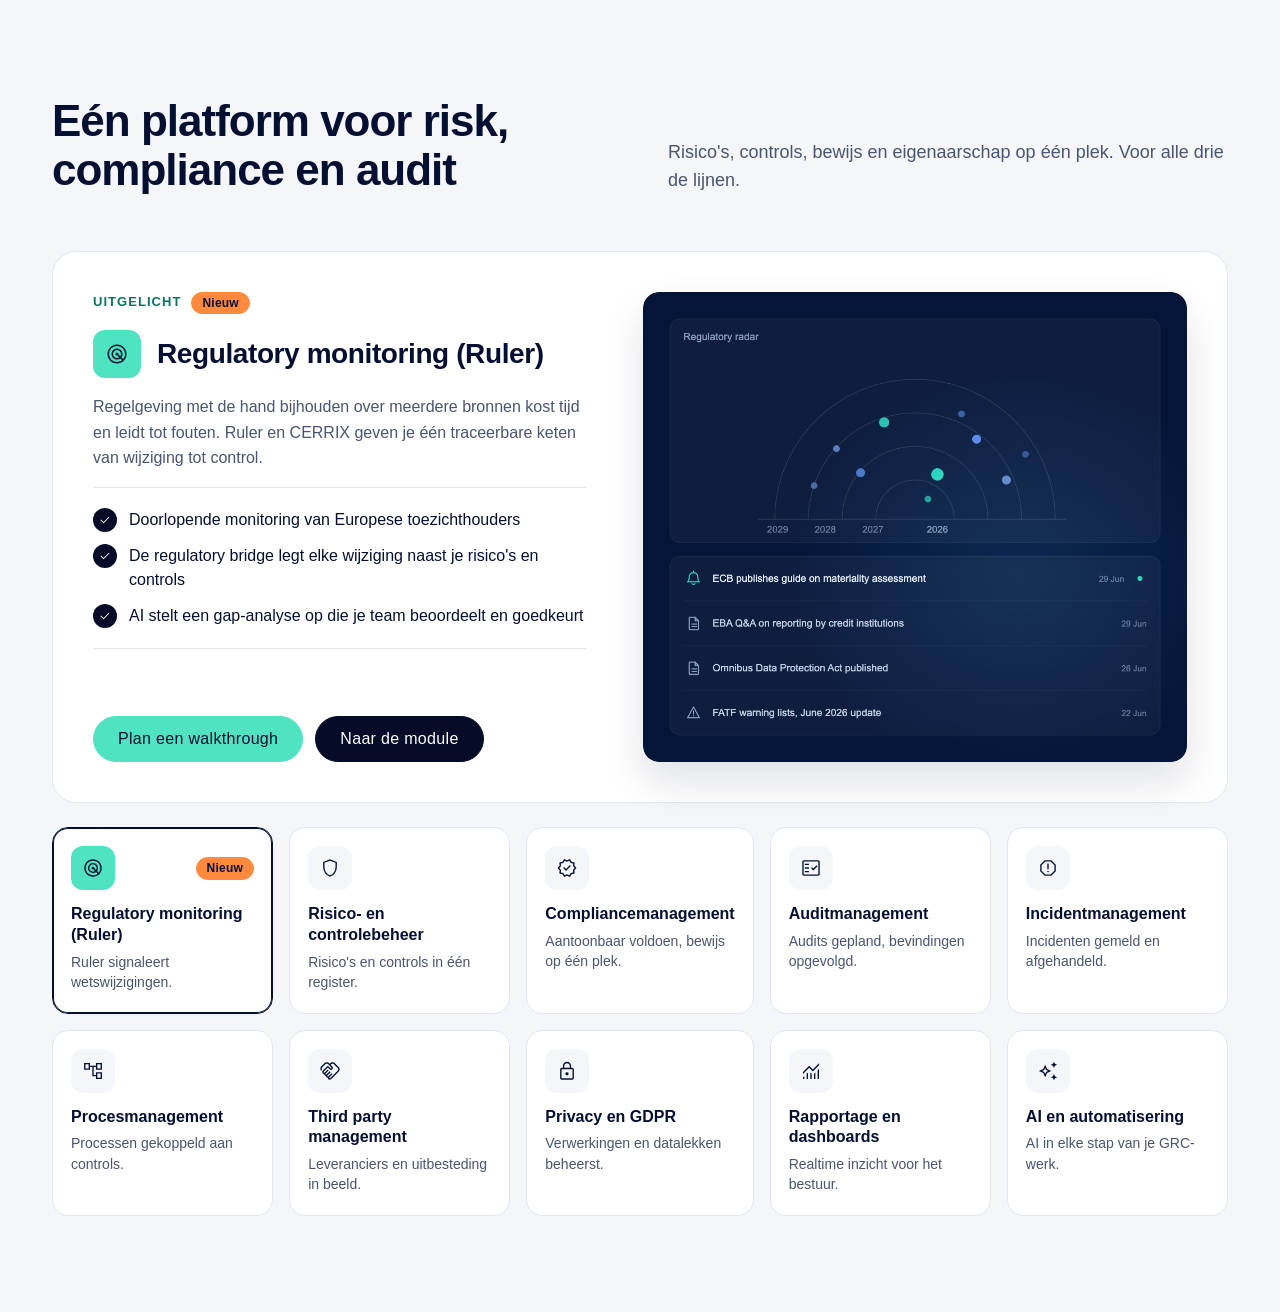
==== commit ba1f4c4b: "Prototype: 'Human in the loop' gestapeld (kop boven, groter); experiment modulegrid zonder pijltje C" ====
--- a/experiment-modulegrid.html
+++ b/experiment-modulegrid.html
@@ -47,7 +47,7 @@
     <div class="px-title"><span class="ds-tile"><svg class="cx-ic" fill="currentColor" data-icon="auto_awesome" xmlns="http://www.w3.org/2000/svg" height="24" viewBox="0 -960 960 960" width="24"><path d="M740-616.16 697.69-710l-93.84-42.31 93.84-42.3L740-888.46l42.31 93.85 93.84 42.3L782.31-710 740-616.16Zm0 544.62-42.31-93.85-93.84-42.3L697.69-250 740-343.84 782.31-250l93.84 42.31-93.84 42.3L740-71.54ZM355.38-208.47l-84.61-186.92L83.85-480l186.92-84.61 84.61-186.92L440-564.61 626.92-480 440-395.39l-84.62 186.92Zm0-145.53 40-86 86-40-86-40-40-86-40 86-86 40 86 40 40 86Zm0-126Z"/></svg></span><h3>AI en automatisering</h3></div><p class="hp-mod-desc">AI helpt bij het werk dat nu het meeste tijd kost: zoeken, samenvatten en terugkerende taken. Jij houdt de regie en keurt goed.</p><ul class="hp-usps"><li><span class="ds-check"><svg class="cx-ic" fill="currentColor" data-icon="check" xmlns="http://www.w3.org/2000/svg" height="18" viewBox="0 -960 960 960" width="18"><path d="M382-253.85 168.62-467.23 211.38-510 382-339.38 748.62-706l42.76 42.77L382-253.85Z"/></svg></span><span>Stel je risicodata een vraag in gewone taal</span></li><li><span class="ds-check"><svg class="cx-ic" fill="currentColor" data-icon="check" xmlns="http://www.w3.org/2000/svg" height="18" viewBox="0 -960 960 960" width="18"><path d="M382-253.85 168.62-467.23 211.38-510 382-339.38 748.62-706l42.76 42.77L382-253.85Z"/></svg></span><span>Samenvattingen voor bestuur en toezichthouder</span></li><li><span class="ds-check"><svg class="cx-ic" fill="currentColor" data-icon="check" xmlns="http://www.w3.org/2000/svg" height="18" viewBox="0 -960 960 960" width="18"><path d="M382-253.85 168.62-467.23 211.38-510 382-339.38 748.62-706l42.76 42.77L382-253.85Z"/></svg></span><span>Terugkerende controles en herinneringen automatisch</span></li></ul></div>
     <div class="wf-row px-actions"><a class="wf-btn" href="#">Plan een walkthrough</a><a class="wf-btn wf-btn--secondary" href="#">Naar de module</a></div></div>
     <div class="hp-mg-img"><img class="ds-shot" src="assets/prod-reporting.png" alt=""></div></div>
-  <div class="xm-grid" role="tablist"><button type="button" class="xm-card is-selected" data-mod="Regulatory monitoring (Ruler)" role="tab" aria-selected="true"><svg class="xm-caret" width="20" height="10" viewBox="0 0 20 10" aria-hidden="true"><path d="M0 10 10 0l10 10z"/></svg><span class="xm-card-top"><span class="ds-tile"><svg class="cx-ic" fill="currentColor" data-icon="radar" xmlns="http://www.w3.org/2000/svg" height="22" viewBox="0 -960 960 960" width="22"><path d="M331.86-129.92q-69.37-29.92-120.68-81.21-51.31-51.29-81.25-120.63Q100-401.1 100-479.93q0-78.84 29.92-148.21t81.21-120.68q51.29-51.31 120.63-81.25Q401.1-860 479.93-860q78.84 0 148.21 29.92t120.68 81.21q51.31 51.29 81.25 120.63Q860-558.9 860-480.07q0 78.84-29.92 148.21t-81.21 120.68q-51.29 51.31-120.63 81.25Q558.9-100 480.07-100q-78.84 0-148.21-29.92ZM480-160q58.5 0 110.21-19.42 51.71-19.43 93.48-54.12l-70.84-70.85q-27.47 21-61.48 32.7Q517.36-260 480-260q-91.67 0-155.83-64.14Q260-388.28 260-479.91q0-91.63 64.14-155.86Q388.28-700 479.91-700q91.63 0 155.86 64.17Q700-571.67 700-480q0 37.46-12 71.68-12 34.22-33 61.78l70.85 70.85q34.69-41.77 54.42-93.69Q800-421.31 800-480q0-134-93-227t-227-93q-134 0-227 93t-93 227q0 134 93 227t227 93Zm0-160q24.55 0 47.43-7.23t42.03-20.54L495-422.23q-3.73 1.48-7.46 1.86-3.73.37-7.46.37-24.62 0-42.35-17.73T420-480q0-24.54 17.73-42.27Q455.46-540 480-540q24.54 0 42.27 17.73Q540-504.54 540-480.08q0 4.45-.37 8.53-.38 4.07-1.86 7.78l73.84 73.85q13.31-19.16 20.85-41.87Q640-454.51 640-480q0-66-47-113t-113-47q-66 0-113 47t-47 113q0 66 47 113t113 47Z"/></svg></span><em class="cx-tag">Nieuw</em></span><strong>Regulatory monitoring (Ruler)</strong><span>Ruler signaleert wetswijzigingen.</span></button><button type="button" class="xm-card" data-mod="Risico- en controlebeheer" role="tab" aria-selected="false"><svg class="xm-caret" width="20" height="10" viewBox="0 0 20 10" aria-hidden="true"><path d="M0 10 10 0l10 10z"/></svg><span class="xm-card-top"><span class="ds-tile"><svg class="cx-ic" fill="currentColor" data-icon="shield" xmlns="http://www.w3.org/2000/svg" height="22" viewBox="0 -960 960 960" width="22"><path d="M480-100.77q-129.77-35.39-214.88-152.77Q180-370.92 180-516v-230.15l300-112.31 300 112.31V-516q0 145.08-85.12 262.46Q609.77-136.16 480-100.77Zm0-63.23q104-33 172-132t68-220v-189l-240-89.62L240-705v189q0 121 68 220t172 132Zm0-315.62Z"/></svg></span></span><strong>Risico- en controlebeheer</strong><span>Risico's en controls in één register.</span></button><button type="button" class="xm-card" data-mod="Compliancemanagement" role="tab" aria-selected="false"><svg class="xm-caret" width="20" height="10" viewBox="0 0 20 10" aria-hidden="true"><path d="M0 10 10 0l10 10z"/></svg><span class="xm-card-top"><span class="ds-tile"><svg class="cx-ic" fill="currentColor" data-icon="verified" xmlns="http://www.w3.org/2000/svg" height="22" viewBox="0 -960 960 960" width="22"><path d="m352.46-85.39-71.38-120.3-135.54-29.7 13.23-139.53L66.93-480l91.84-105.08-13.23-139.53 135.54-29.7 71.38-120.3L480-820.46l127.54-54.15 71.38 120.3 135.54 29.7-13.23 139.53L893.07-480l-91.84 105.08 13.23 139.53-135.54 29.7-71.38 120.3L480-139.54 352.46-85.39ZM378-162l102-43.23L583.23-162 640-258l110-25.23L740-396l74-84-74-85.23L750-678l-110-24-58-96-102 43.23L376.77-798 320-702l-110 24 10 112.77L146-480l74 84-10 114 110 24 58 96Zm102-318Zm-42 128.15L650.15-564 608-607.38l-170 170-86-84.77L309.85-480 438-351.85Z"/></svg></span></span><strong>Compliancemanagement</strong><span>Aantoonbaar voldoen, bewijs op één plek.</span></button><button type="button" class="xm-card" data-mod="Auditmanagement" role="tab" aria-selected="false"><svg class="xm-caret" width="20" height="10" viewBox="0 0 20 10" aria-hidden="true"><path d="M0 10 10 0l10 10z"/></svg><span class="xm-card-top"><span class="ds-tile"><svg class="cx-ic" fill="currentColor" data-icon="fact_check" xmlns="http://www.w3.org/2000/svg" height="22" viewBox="0 -960 960 960" width="22"><path d="M172.31-140Q142-140 121-161q-21-21-21-51.31v-535.38Q100-778 121-799q21-21 51.31-21h615.38Q818-820 839-799q21 21 21 51.31v535.38Q860-182 839-161q-21 21-51.31 21H172.31Zm0-60h615.38q4.62 0 8.46-3.85 3.85-3.84 3.85-8.46v-535.38q0-4.62-3.85-8.46-3.84-3.85-8.46-3.85H172.31q-4.62 0-8.46 3.85-3.85 3.84-3.85 8.46v535.38q0 4.62 3.85 8.46 3.84 3.85 8.46 3.85ZM210-290h180v-60H210v60Zm372-84.23L765.77-558 723-600.77l-141 142-57-57L483.23-473 582-374.23ZM210-450h180v-60H210v60Zm0-160h180v-60H210v60Zm-50 410v-560 560Z"/></svg></span></span><strong>Auditmanagement</strong><span>Audits gepland, bevindingen opgevolgd.</span></button><button type="button" class="xm-card" data-mod="Incidentmanagement" role="tab" aria-selected="false"><svg class="xm-caret" width="20" height="10" viewBox="0 0 20 10" aria-hidden="true"><path d="M0 10 10 0l10 10z"/></svg><span class="xm-card-top"><span class="ds-tile"><svg class="cx-ic" fill="currentColor" data-icon="report" xmlns="http://www.w3.org/2000/svg" height="22" viewBox="0 -960 960 960" width="22"><path d="M480-291.54q13.73 0 23.02-9.38 9.29-9.39 9.29-22.93 0-13.53-9.29-22.92-9.29-9.38-23.02-9.38t-23.02 9.38q-9.29 9.39-9.29 22.92 0 13.54 9.29 22.93 9.29 9.38 23.02 9.38Zm-30-139.23h60v-241.54h-60v241.54ZM338.46-140 140-338.28v-283.26L338.28-820h283.26L820-621.72v283.26L621.72-140H338.46ZM364-200h232l164-164v-232L596-760H364L200-596v232l164 164Zm116-280Z"/></svg></span></span><strong>Incidentmanagement</strong><span>Incidenten gemeld en afgehandeld.</span></button><button type="button" class="xm-card" data-mod="Procesmanagement" role="tab" aria-selected="false"><svg class="xm-caret" width="20" height="10" viewBox="0 0 20 10" aria-hidden="true"><path d="M0 10 10 0l10 10z"/></svg><span class="xm-card-top"><span class="ds-tile"><svg class="cx-ic" fill="currentColor" data-icon="account_tree" xmlns="http://www.w3.org/2000/svg" height="22" viewBox="0 -960 960 960" width="22"><path d="M610-130v-120H450v-400H350v120H90v-300h260v120h260v-120h260v300H610v-120H510v340h100v-120h260v300H610ZM150-770v180-180Zm520 400v180-180Zm0-400v180-180Zm0 180h140v-180H670v180Zm0 400h140v-180H670v180ZM150-590h140v-180H150v180Z"/></svg></span></span><strong>Procesmanagement</strong><span>Processen gekoppeld aan controls.</span></button><button type="button" class="xm-card" data-mod="Third party management" role="tab" aria-selected="false"><svg class="xm-caret" width="20" height="10" viewBox="0 0 20 10" aria-hidden="true"><path d="M0 10 10 0l10 10z"/></svg><span class="xm-card-top"><span class="ds-tile"><svg class="cx-ic" fill="currentColor" data-icon="handshake" xmlns="http://www.w3.org/2000/svg" height="22" viewBox="0 -960 960 960" width="22"><path d="M471.54-161.15q5.92 0 12.04-2.77 6.11-2.77 9.65-6.31l319.92-319.92q13.54-13.54 20.39-28.93 6.84-15.38 6.84-32.3 0-17.54-6.84-33.77-6.85-16.24-20.39-29.16l-160-160q-12.92-13.54-28-19.81-15.07-6.26-32.61-6.26-16.92 0-32.5 6.26-15.58 6.27-28.73 19.81l-22.93 22.93 74 74.61q13.46 12.85 19.89 29.31 6.42 16.46 6.42 34.15 0 36.62-24.46 61.08t-61.08 24.46q-17.69 0-34.27-5.85-16.57-5.84-29.42-18.69l-75.77-75.15-173.84 173.84q-4.54 4.54-6.81 10.16-2.27 5.61-2.27 11.54 0 11.07 7.54 18.92 7.54 7.85 18.61 7.85 5.93 0 12.04-2.77 6.12-2.77 9.66-6.31L380-545.61l42.15 42.15-130.77 131.38q-4.53 4.54-6.8 10.16-2.27 5.61-2.27 11.54 0 10.69 7.73 18.42 7.73 7.73 18.42 7.73 5.93 0 12.04-2.77 6.12-2.77 9.65-6.31l136-135.38 42.16 42.15-135.39 136q-4.15 3.54-6.61 9.65-2.46 6.12-2.46 12.04 0 10.7 7.73 18.43t18.42 7.73q5.92 0 11.54-2.27 5.61-2.27 10.15-6.81l136-135.38L589.85-345l-136 136q-4.54 4.54-6.81 10.54-2.27 6-2.27 11.54 0 11.07 8.23 18.42 8.23 7.35 18.54 7.35Zm-.62 59.99q-33.92 0-59.15-23.53-25.23-23.54-26.38-58.62-34-2.31-56.81-24.15-22.81-21.85-24.73-57.39-35.54-2.3-57.46-24.84-21.93-22.54-23.47-56.7-35.69-2.3-58.92-25.88-23.23-23.58-23.23-59.65 0-17.69 6.73-34.66 6.73-16.96 19.58-29.8l216.61-216 117.16 117.15q3.53 4.15 9.26 6.62 5.74 2.46 12.43 2.46 10.92 0 18.84-7.23 7.93-7.23 7.93-18.93 0-6.69-2.46-12.42-2.47-5.73-6.62-9.27L399.92-774.31q-12.92-13.54-28.19-19.81-15.27-6.26-32.81-6.26-16.92 0-32.11 6.26-15.2 6.27-28.73 19.81l-131.39 132q-10.92 10.92-17.88 25.81-6.96 14.88-8.19 30.35-1.24 12.77 1.15 25.27 2.38 12.5 8.38 23.5L86-493.23Q72.46-512.77 65.62-537q-6.85-24.23-5.62-49.15 1.23-27.62 12.46-53.35t31.46-45.96l131-131q22.47-21.85 48.89-32.88 26.42-11.04 55.5-11.04 29.07 0 55.3 11.04 26.24 11.03 48.08 32.88l22.93 22.92 22.92-22.92q22.46-21.85 48.69-32.88 26.23-11.04 55.31-11.04 29.08 0 55.5 11.04 26.42 11.03 48.27 32.88l159 159q21.84 21.85 33.46 49.73 11.61 27.88 11.61 56.96 0 29.08-11.61 55.31-11.62 26.23-33.46 48.07L535.38-128.08q-13.23 13.23-29.8 20.08-16.58 6.84-34.66 6.84Zm-113.61-532.3Z"/></svg></span></span><strong>Third party management</strong><span>Leveranciers en uitbesteding in beeld.</span></button><button type="button" class="xm-card" data-mod="Privacy en GDPR" role="tab" aria-selected="false"><svg class="xm-caret" width="20" height="10" viewBox="0 0 20 10" aria-hidden="true"><path d="M0 10 10 0l10 10z"/></svg><span class="xm-card-top"><span class="ds-tile"><svg class="cx-ic" fill="currentColor" data-icon="lock" xmlns="http://www.w3.org/2000/svg" height="22" viewBox="0 -960 960 960" width="22"><path d="M252.31-100q-29.92 0-51.12-21.19Q180-142.39 180-172.31v-375.38q0-29.92 21.19-51.12Q222.39-620 252.31-620H300v-80q0-74.92 52.54-127.46Q405.08-880 480-880q74.92 0 127.46 52.54Q660-774.92 660-700v80h47.69q29.92 0 51.12 21.19Q780-577.61 780-547.69v375.38q0 29.92-21.19 51.12Q737.61-100 707.69-100H252.31Zm0-60h455.38q5.39 0 8.85-3.46t3.46-8.85v-375.38q0-5.39-3.46-8.85t-8.85-3.46H252.31q-5.39 0-8.85 3.46t-3.46 8.85v375.38q0 5.39 3.46 8.85t8.85 3.46Zm277.27-150.42Q550-330.85 550-360t-20.42-49.58Q509.15-430 480-430t-49.58 20.42Q410-389.15 410-360t20.42 49.58Q450.85-290 480-290t49.58-20.42ZM360-620h240v-80q0-50-35-85t-85-35q-50 0-85 35t-35 85v80ZM240-160v-400 400Z"/></svg></span></span><strong>Privacy en GDPR</strong><span>Verwerkingen en datalekken beheerst.</span></button><button type="button" class="xm-card" data-mod="Rapportage en dashboards" role="tab" aria-selected="false"><svg class="xm-caret" width="20" height="10" viewBox="0 0 20 10" aria-hidden="true"><path d="M0 10 10 0l10 10z"/></svg><span class="xm-card-top"><span class="ds-tile"><svg class="cx-ic" fill="currentColor" data-icon="monitoring" xmlns="http://www.w3.org/2000/svg" height="22" viewBox="0 -960 960 960" width="22"><path d="M130-130v-65.77l60-60V-130h-60Zm160 0v-225.77l60-60V-130h-60Zm160 0v-285.77l60 61V-130h-60Zm160 0v-224.77l60-60V-130h-60Zm160 0v-385.77l60-60V-130h-60ZM130-351.23v-84.54l270-270 160 160 270-270v84.54l-270 270-160-160-270 270Z"/></svg></span></span><strong>Rapportage en dashboards</strong><span>Realtime inzicht voor het bestuur.</span></button><button type="button" class="xm-card" data-mod="AI en automatisering" role="tab" aria-selected="false"><svg class="xm-caret" width="20" height="10" viewBox="0 0 20 10" aria-hidden="true"><path d="M0 10 10 0l10 10z"/></svg><span class="xm-card-top"><span class="ds-tile"><svg class="cx-ic" fill="currentColor" data-icon="auto_awesome" xmlns="http://www.w3.org/2000/svg" height="22" viewBox="0 -960 960 960" width="22"><path d="M740-616.16 697.69-710l-93.84-42.31 93.84-42.3L740-888.46l42.31 93.85 93.84 42.3L782.31-710 740-616.16Zm0 544.62-42.31-93.85-93.84-42.3L697.69-250 740-343.84 782.31-250l93.84 42.31-93.84 42.3L740-71.54ZM355.38-208.47l-84.61-186.92L83.85-480l186.92-84.61 84.61-186.92L440-564.61 626.92-480 440-395.39l-84.62 186.92Zm0-145.53 40-86 86-40-86-40-40-86-40 86-86 40 86 40 40 86Zm0-126Z"/></svg></span></span><strong>AI en automatisering</strong><span>AI in elke stap van je GRC-werk.</span></button></div>
+  <div class="xm-grid" role="tablist"><button type="button" class="xm-card is-selected" data-mod="Regulatory monitoring (Ruler)" role="tab" aria-selected="true"><span class="xm-card-top"><span class="ds-tile"><svg class="cx-ic" fill="currentColor" data-icon="radar" xmlns="http://www.w3.org/2000/svg" height="22" viewBox="0 -960 960 960" width="22"><path d="M331.86-129.92q-69.37-29.92-120.68-81.21-51.31-51.29-81.25-120.63Q100-401.1 100-479.93q0-78.84 29.92-148.21t81.21-120.68q51.29-51.31 120.63-81.25Q401.1-860 479.93-860q78.84 0 148.21 29.92t120.68 81.21q51.31 51.29 81.25 120.63Q860-558.9 860-480.07q0 78.84-29.92 148.21t-81.21 120.68q-51.29 51.31-120.63 81.25Q558.9-100 480.07-100q-78.84 0-148.21-29.92ZM480-160q58.5 0 110.21-19.42 51.71-19.43 93.48-54.12l-70.84-70.85q-27.47 21-61.48 32.7Q517.36-260 480-260q-91.67 0-155.83-64.14Q260-388.28 260-479.91q0-91.63 64.14-155.86Q388.28-700 479.91-700q91.63 0 155.86 64.17Q700-571.67 700-480q0 37.46-12 71.68-12 34.22-33 61.78l70.85 70.85q34.69-41.77 54.42-93.69Q800-421.31 800-480q0-134-93-227t-227-93q-134 0-227 93t-93 227q0 134 93 227t227 93Zm0-160q24.55 0 47.43-7.23t42.03-20.54L495-422.23q-3.73 1.48-7.46 1.86-3.73.37-7.46.37-24.62 0-42.35-17.73T420-480q0-24.54 17.73-42.27Q455.46-540 480-540q24.54 0 42.27 17.73Q540-504.54 540-480.08q0 4.45-.37 8.53-.38 4.07-1.86 7.78l73.84 73.85q13.31-19.16 20.85-41.87Q640-454.51 640-480q0-66-47-113t-113-47q-66 0-113 47t-47 113q0 66 47 113t113 47Z"/></svg></span><em class="cx-tag">Nieuw</em></span><strong>Regulatory monitoring (Ruler)</strong><span>Ruler signaleert wetswijzigingen.</span></button><button type="button" class="xm-card" data-mod="Risico- en controlebeheer" role="tab" aria-selected="false"><span class="xm-card-top"><span class="ds-tile"><svg class="cx-ic" fill="currentColor" data-icon="shield" xmlns="http://www.w3.org/2000/svg" height="22" viewBox="0 -960 960 960" width="22"><path d="M480-100.77q-129.77-35.39-214.88-152.77Q180-370.92 180-516v-230.15l300-112.31 300 112.31V-516q0 145.08-85.12 262.46Q609.77-136.16 480-100.77Zm0-63.23q104-33 172-132t68-220v-189l-240-89.62L240-705v189q0 121 68 220t172 132Zm0-315.62Z"/></svg></span></span><strong>Risico- en controlebeheer</strong><span>Risico's en controls in één register.</span></button><button type="button" class="xm-card" data-mod="Compliancemanagement" role="tab" aria-selected="false"><span class="xm-card-top"><span class="ds-tile"><svg class="cx-ic" fill="currentColor" data-icon="verified" xmlns="http://www.w3.org/2000/svg" height="22" viewBox="0 -960 960 960" width="22"><path d="m352.46-85.39-71.38-120.3-135.54-29.7 13.23-139.53L66.93-480l91.84-105.08-13.23-139.53 135.54-29.7 71.38-120.3L480-820.46l127.54-54.15 71.38 120.3 135.54 29.7-13.23 139.53L893.07-480l-91.84 105.08 13.23 139.53-135.54 29.7-71.38 120.3L480-139.54 352.46-85.39ZM378-162l102-43.23L583.23-162 640-258l110-25.23L740-396l74-84-74-85.23L750-678l-110-24-58-96-102 43.23L376.77-798 320-702l-110 24 10 112.77L146-480l74 84-10 114 110 24 58 96Zm102-318Zm-42 128.15L650.15-564 608-607.38l-170 170-86-84.77L309.85-480 438-351.85Z"/></svg></span></span><strong>Compliancemanagement</strong><span>Aantoonbaar voldoen, bewijs op één plek.</span></button><button type="button" class="xm-card" data-mod="Auditmanagement" role="tab" aria-selected="false"><span class="xm-card-top"><span class="ds-tile"><svg class="cx-ic" fill="currentColor" data-icon="fact_check" xmlns="http://www.w3.org/2000/svg" height="22" viewBox="0 -960 960 960" width="22"><path d="M172.31-140Q142-140 121-161q-21-21-21-51.31v-535.38Q100-778 121-799q21-21 51.31-21h615.38Q818-820 839-799q21 21 21 51.31v535.38Q860-182 839-161q-21 21-51.31 21H172.31Zm0-60h615.38q4.62 0 8.46-3.85 3.85-3.84 3.85-8.46v-535.38q0-4.62-3.85-8.46-3.84-3.85-8.46-3.85H172.31q-4.62 0-8.46 3.85-3.85 3.84-3.85 8.46v535.38q0 4.62 3.85 8.46 3.84 3.85 8.46 3.85ZM210-290h180v-60H210v60Zm372-84.23L765.77-558 723-600.77l-141 142-57-57L483.23-473 582-374.23ZM210-450h180v-60H210v60Zm0-160h180v-60H210v60Zm-50 410v-560 560Z"/></svg></span></span><strong>Auditmanagement</strong><span>Audits gepland, bevindingen opgevolgd.</span></button><button type="button" class="xm-card" data-mod="Incidentmanagement" role="tab" aria-selected="false"><span class="xm-card-top"><span class="ds-tile"><svg class="cx-ic" fill="currentColor" data-icon="report" xmlns="http://www.w3.org/2000/svg" height="22" viewBox="0 -960 960 960" width="22"><path d="M480-291.54q13.73 0 23.02-9.38 9.29-9.39 9.29-22.93 0-13.53-9.29-22.92-9.29-9.38-23.02-9.38t-23.02 9.38q-9.29 9.39-9.29 22.92 0 13.54 9.29 22.93 9.29 9.38 23.02 9.38Zm-30-139.23h60v-241.54h-60v241.54ZM338.46-140 140-338.28v-283.26L338.28-820h283.26L820-621.72v283.26L621.72-140H338.46ZM364-200h232l164-164v-232L596-760H364L200-596v232l164 164Zm116-280Z"/></svg></span></span><strong>Incidentmanagement</strong><span>Incidenten gemeld en afgehandeld.</span></button><button type="button" class="xm-card" data-mod="Procesmanagement" role="tab" aria-selected="false"><span class="xm-card-top"><span class="ds-tile"><svg class="cx-ic" fill="currentColor" data-icon="account_tree" xmlns="http://www.w3.org/2000/svg" height="22" viewBox="0 -960 960 960" width="22"><path d="M610-130v-120H450v-400H350v120H90v-300h260v120h260v-120h260v300H610v-120H510v340h100v-120h260v300H610ZM150-770v180-180Zm520 400v180-180Zm0-400v180-180Zm0 180h140v-180H670v180Zm0 400h140v-180H670v180ZM150-590h140v-180H150v180Z"/></svg></span></span><strong>Procesmanagement</strong><span>Processen gekoppeld aan controls.</span></button><button type="button" class="xm-card" data-mod="Third party management" role="tab" aria-selected="false"><span class="xm-card-top"><span class="ds-tile"><svg class="cx-ic" fill="currentColor" data-icon="handshake" xmlns="http://www.w3.org/2000/svg" height="22" viewBox="0 -960 960 960" width="22"><path d="M471.54-161.15q5.92 0 12.04-2.77 6.11-2.77 9.65-6.31l319.92-319.92q13.54-13.54 20.39-28.93 6.84-15.38 6.84-32.3 0-17.54-6.84-33.77-6.85-16.24-20.39-29.16l-160-160q-12.92-13.54-28-19.81-15.07-6.26-32.61-6.26-16.92 0-32.5 6.26-15.58 6.27-28.73 19.81l-22.93 22.93 74 74.61q13.46 12.85 19.89 29.31 6.42 16.46 6.42 34.15 0 36.62-24.46 61.08t-61.08 24.46q-17.69 0-34.27-5.85-16.57-5.84-29.42-18.69l-75.77-75.15-173.84 173.84q-4.54 4.54-6.81 10.16-2.27 5.61-2.27 11.54 0 11.07 7.54 18.92 7.54 7.85 18.61 7.85 5.93 0 12.04-2.77 6.12-2.77 9.66-6.31L380-545.61l42.15 42.15-130.77 131.38q-4.53 4.54-6.8 10.16-2.27 5.61-2.27 11.54 0 10.69 7.73 18.42 7.73 7.73 18.42 7.73 5.93 0 12.04-2.77 6.12-2.77 9.65-6.31l136-135.38 42.16 42.15-135.39 136q-4.15 3.54-6.61 9.65-2.46 6.12-2.46 12.04 0 10.7 7.73 18.43t18.42 7.73q5.92 0 11.54-2.27 5.61-2.27 10.15-6.81l136-135.38L589.85-345l-136 136q-4.54 4.54-6.81 10.54-2.27 6-2.27 11.54 0 11.07 8.23 18.42 8.23 7.35 18.54 7.35Zm-.62 59.99q-33.92 0-59.15-23.53-25.23-23.54-26.38-58.62-34-2.31-56.81-24.15-22.81-21.85-24.73-57.39-35.54-2.3-57.46-24.84-21.93-22.54-23.47-56.7-35.69-2.3-58.92-25.88-23.23-23.58-23.23-59.65 0-17.69 6.73-34.66 6.73-16.96 19.58-29.8l216.61-216 117.16 117.15q3.53 4.15 9.26 6.62 5.74 2.46 12.43 2.46 10.92 0 18.84-7.23 7.93-7.23 7.93-18.93 0-6.69-2.46-12.42-2.47-5.73-6.62-9.27L399.92-774.31q-12.92-13.54-28.19-19.81-15.27-6.26-32.81-6.26-16.92 0-32.11 6.26-15.2 6.27-28.73 19.81l-131.39 132q-10.92 10.92-17.88 25.81-6.96 14.88-8.19 30.35-1.24 12.77 1.15 25.27 2.38 12.5 8.38 23.5L86-493.23Q72.46-512.77 65.62-537q-6.85-24.23-5.62-49.15 1.23-27.62 12.46-53.35t31.46-45.96l131-131q22.47-21.85 48.89-32.88 26.42-11.04 55.5-11.04 29.07 0 55.3 11.04 26.24 11.03 48.08 32.88l22.93 22.92 22.92-22.92q22.46-21.85 48.69-32.88 26.23-11.04 55.31-11.04 29.08 0 55.5 11.04 26.42 11.03 48.27 32.88l159 159q21.84 21.85 33.46 49.73 11.61 27.88 11.61 56.96 0 29.08-11.61 55.31-11.62 26.23-33.46 48.07L535.38-128.08q-13.23 13.23-29.8 20.08-16.58 6.84-34.66 6.84Zm-113.61-532.3Z"/></svg></span></span><strong>Third party management</strong><span>Leveranciers en uitbesteding in beeld.</span></button><button type="button" class="xm-card" data-mod="Privacy en GDPR" role="tab" aria-selected="false"><span class="xm-card-top"><span class="ds-tile"><svg class="cx-ic" fill="currentColor" data-icon="lock" xmlns="http://www.w3.org/2000/svg" height="22" viewBox="0 -960 960 960" width="22"><path d="M252.31-100q-29.92 0-51.12-21.19Q180-142.39 180-172.31v-375.38q0-29.92 21.19-51.12Q222.39-620 252.31-620H300v-80q0-74.92 52.54-127.46Q405.08-880 480-880q74.92 0 127.46 52.54Q660-774.92 660-700v80h47.69q29.92 0 51.12 21.19Q780-577.61 780-547.69v375.38q0 29.92-21.19 51.12Q737.61-100 707.69-100H252.31Zm0-60h455.38q5.39 0 8.85-3.46t3.46-8.85v-375.38q0-5.39-3.46-8.85t-8.85-3.46H252.31q-5.39 0-8.85 3.46t-3.46 8.85v375.38q0 5.39 3.46 8.85t8.85 3.46Zm277.27-150.42Q550-330.85 550-360t-20.42-49.58Q509.15-430 480-430t-49.58 20.42Q410-389.15 410-360t20.42 49.58Q450.85-290 480-290t49.58-20.42ZM360-620h240v-80q0-50-35-85t-85-35q-50 0-85 35t-35 85v80ZM240-160v-400 400Z"/></svg></span></span><strong>Privacy en GDPR</strong><span>Verwerkingen en datalekken beheerst.</span></button><button type="button" class="xm-card" data-mod="Rapportage en dashboards" role="tab" aria-selected="false"><span class="xm-card-top"><span class="ds-tile"><svg class="cx-ic" fill="currentColor" data-icon="monitoring" xmlns="http://www.w3.org/2000/svg" height="22" viewBox="0 -960 960 960" width="22"><path d="M130-130v-65.77l60-60V-130h-60Zm160 0v-225.77l60-60V-130h-60Zm160 0v-285.77l60 61V-130h-60Zm160 0v-224.77l60-60V-130h-60Zm160 0v-385.77l60-60V-130h-60ZM130-351.23v-84.54l270-270 160 160 270-270v84.54l-270 270-160-160-270 270Z"/></svg></span></span><strong>Rapportage en dashboards</strong><span>Realtime inzicht voor het bestuur.</span></button><button type="button" class="xm-card" data-mod="AI en automatisering" role="tab" aria-selected="false"><span class="xm-card-top"><span class="ds-tile"><svg class="cx-ic" fill="currentColor" data-icon="auto_awesome" xmlns="http://www.w3.org/2000/svg" height="22" viewBox="0 -960 960 960" width="22"><path d="M740-616.16 697.69-710l-93.84-42.31 93.84-42.3L740-888.46l42.31 93.85 93.84 42.3L782.31-710 740-616.16Zm0 544.62-42.31-93.85-93.84-42.3L697.69-250 740-343.84 782.31-250l93.84 42.31-93.84 42.3L740-71.54ZM355.38-208.47l-84.61-186.92L83.85-480l186.92-84.61 84.61-186.92L440-564.61 626.92-480 440-395.39l-84.62 186.92Zm0-145.53 40-86 86-40-86-40-40-86-40 86-86 40 86 40 40 86Zm0-126Z"/></svg></span></span><strong>AI en automatisering</strong><span>AI in elke stap van je GRC-werk.</span></button></div>
 </div></section>
 </div><script>
 document.querySelectorAll('.xm[data-live]').forEach(s => {
--- a/x-modgrid.css
+++ b/x-modgrid.css
@@ -14,7 +14,7 @@
   letter-spacing: .02em; line-height: 1.2; padding: 3px 10px; border-radius: 999px; font-style: normal; }
 .ds .xm-card strong { font-size: 16px; font-weight: 600; line-height: 1.3; color: var(--ds-ink); }
 .ds .xm-card > span:last-child { font-size: 14px; line-height: 1.45; color: var(--wf-text-2); }
-/* gekozen kaart: navy rand (als de actieve rij op de regelgevingspagina), turquoise tegel en een pijltje omhoog naar het vlak */
+/* gekozen kaart: navy rand (als de actieve rij op de regelgevingspagina) en turquoise tegel; geen pijltje (19-11) */
 .ds .xm-card.is-selected { border-color: var(--ds-ink); box-shadow: inset 0 0 0 1px var(--ds-ink); }
 .ds .xm-card.is-selected .ds-tile { background: var(--ds-teal); }
 .ds .xm-caret { position: absolute; top: -10px; left: 50%; margin-left: -10px; fill: var(--ds-ink); opacity: 0; transition: opacity .2s ease; }
